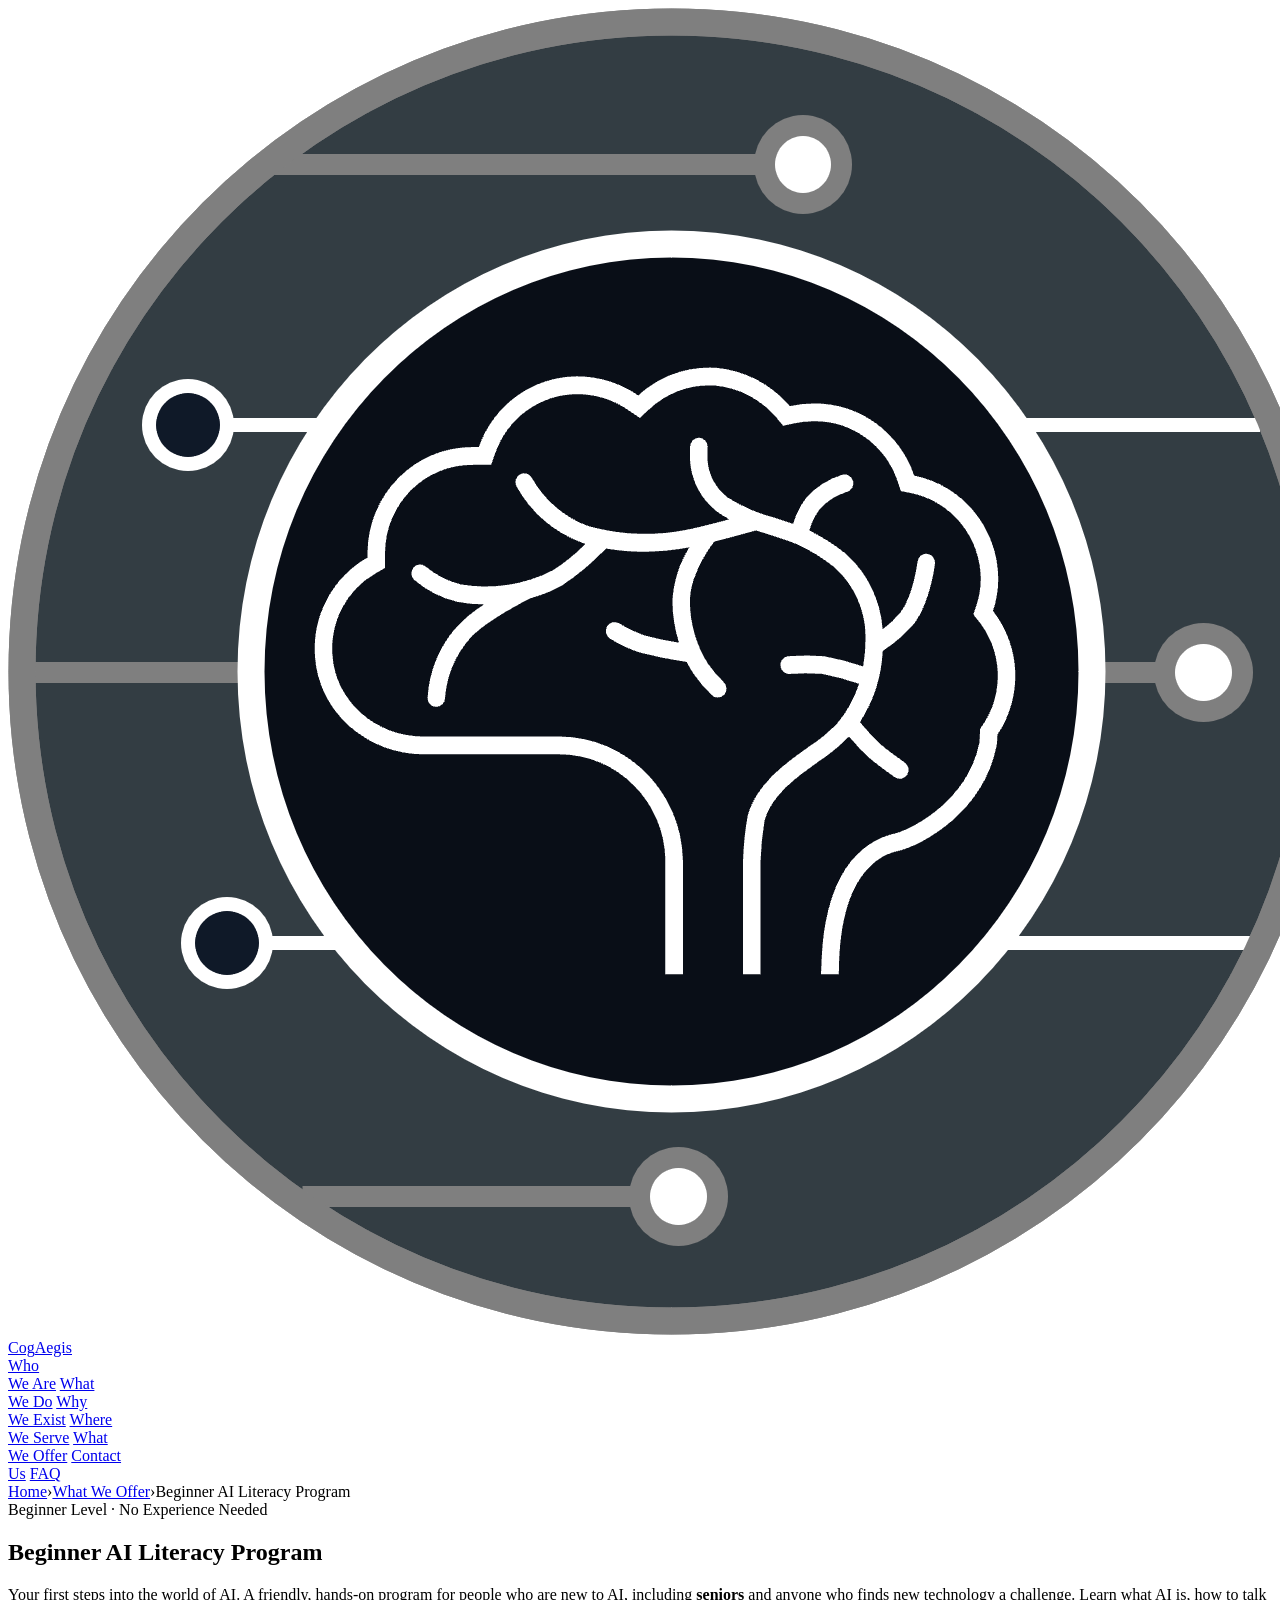
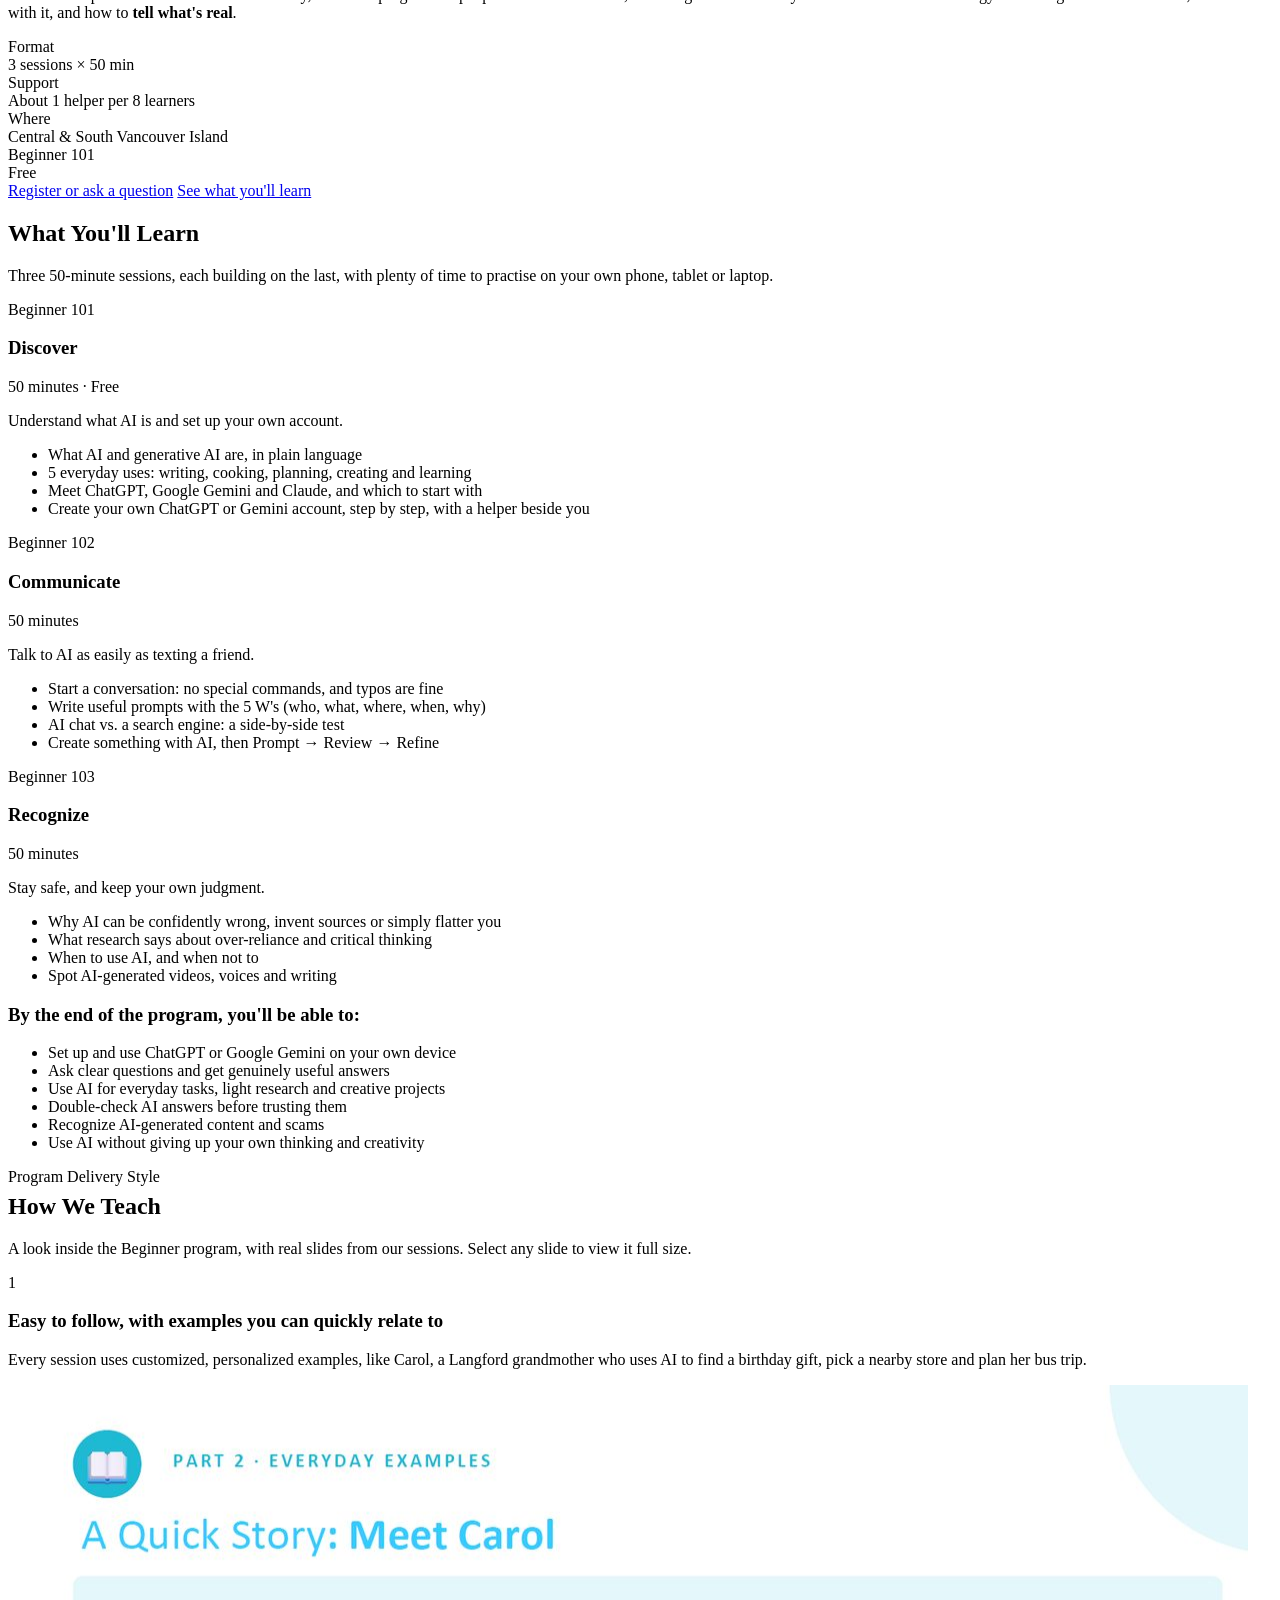
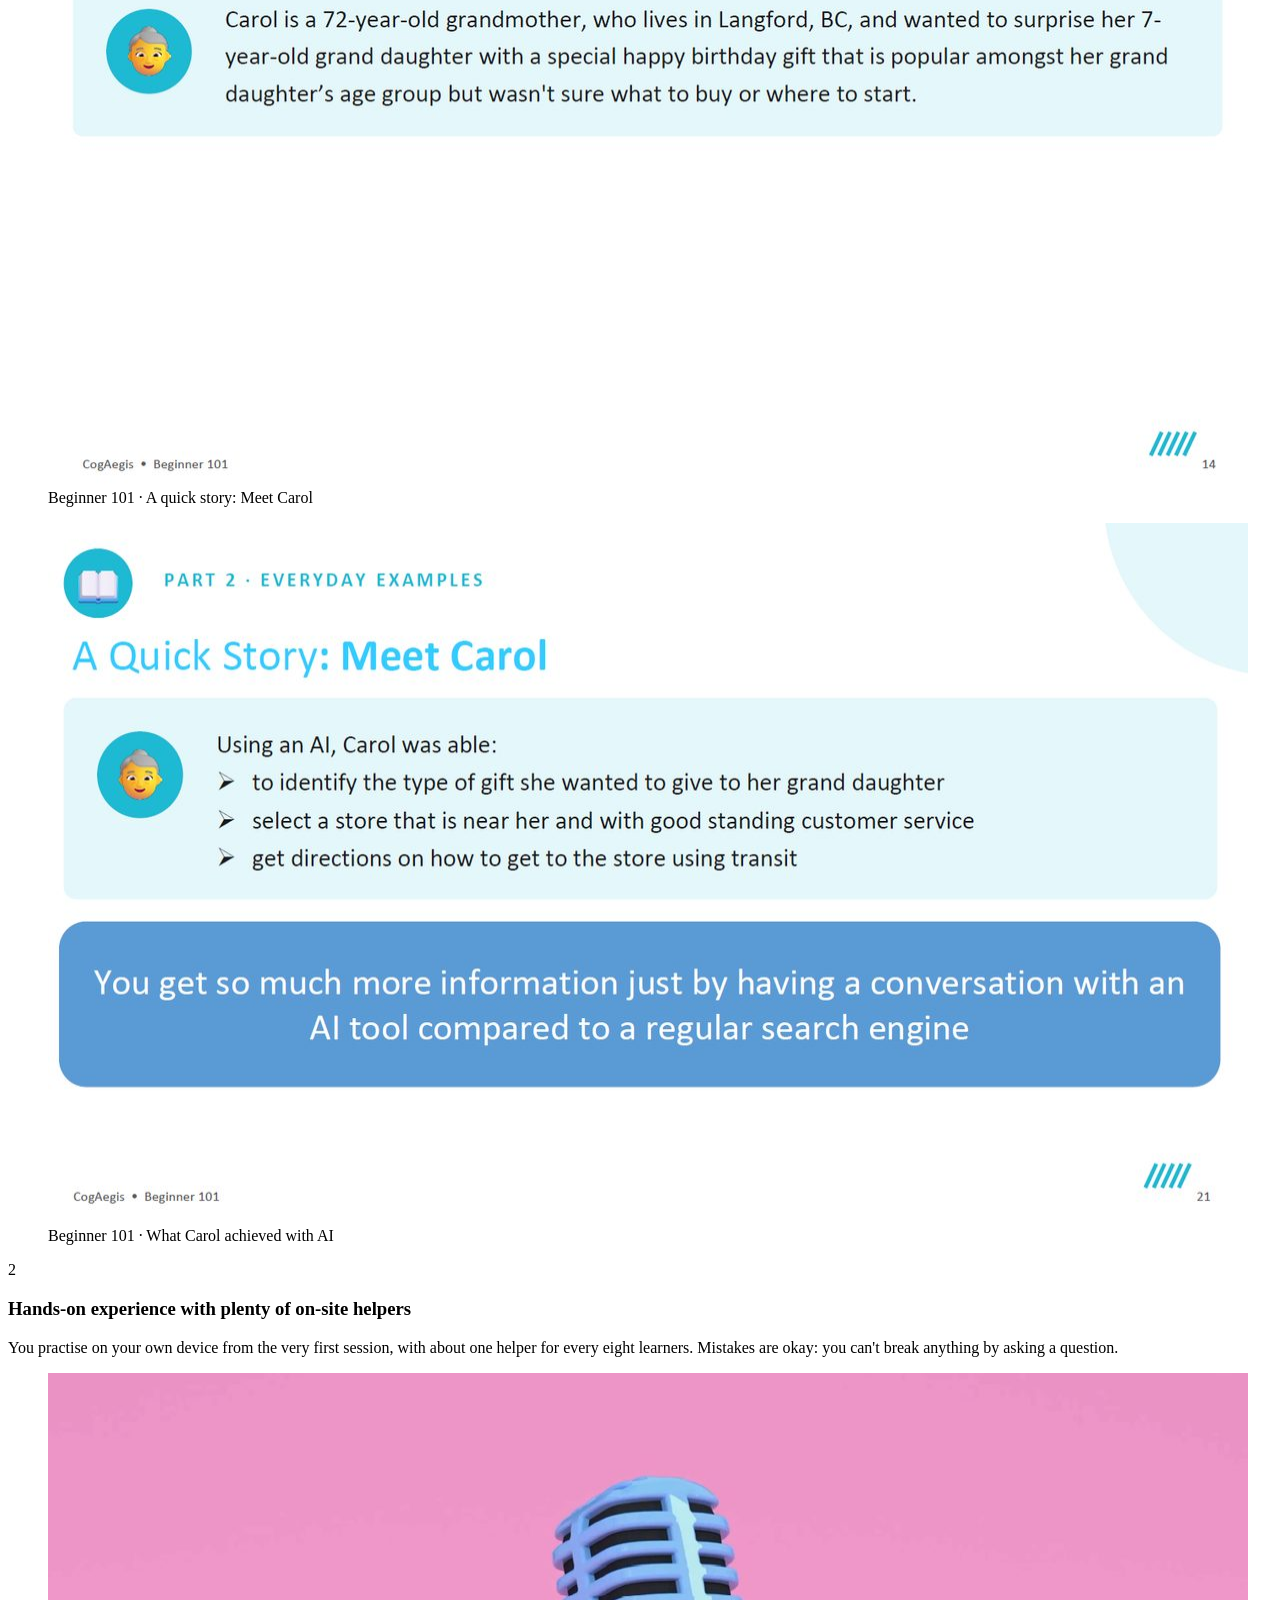
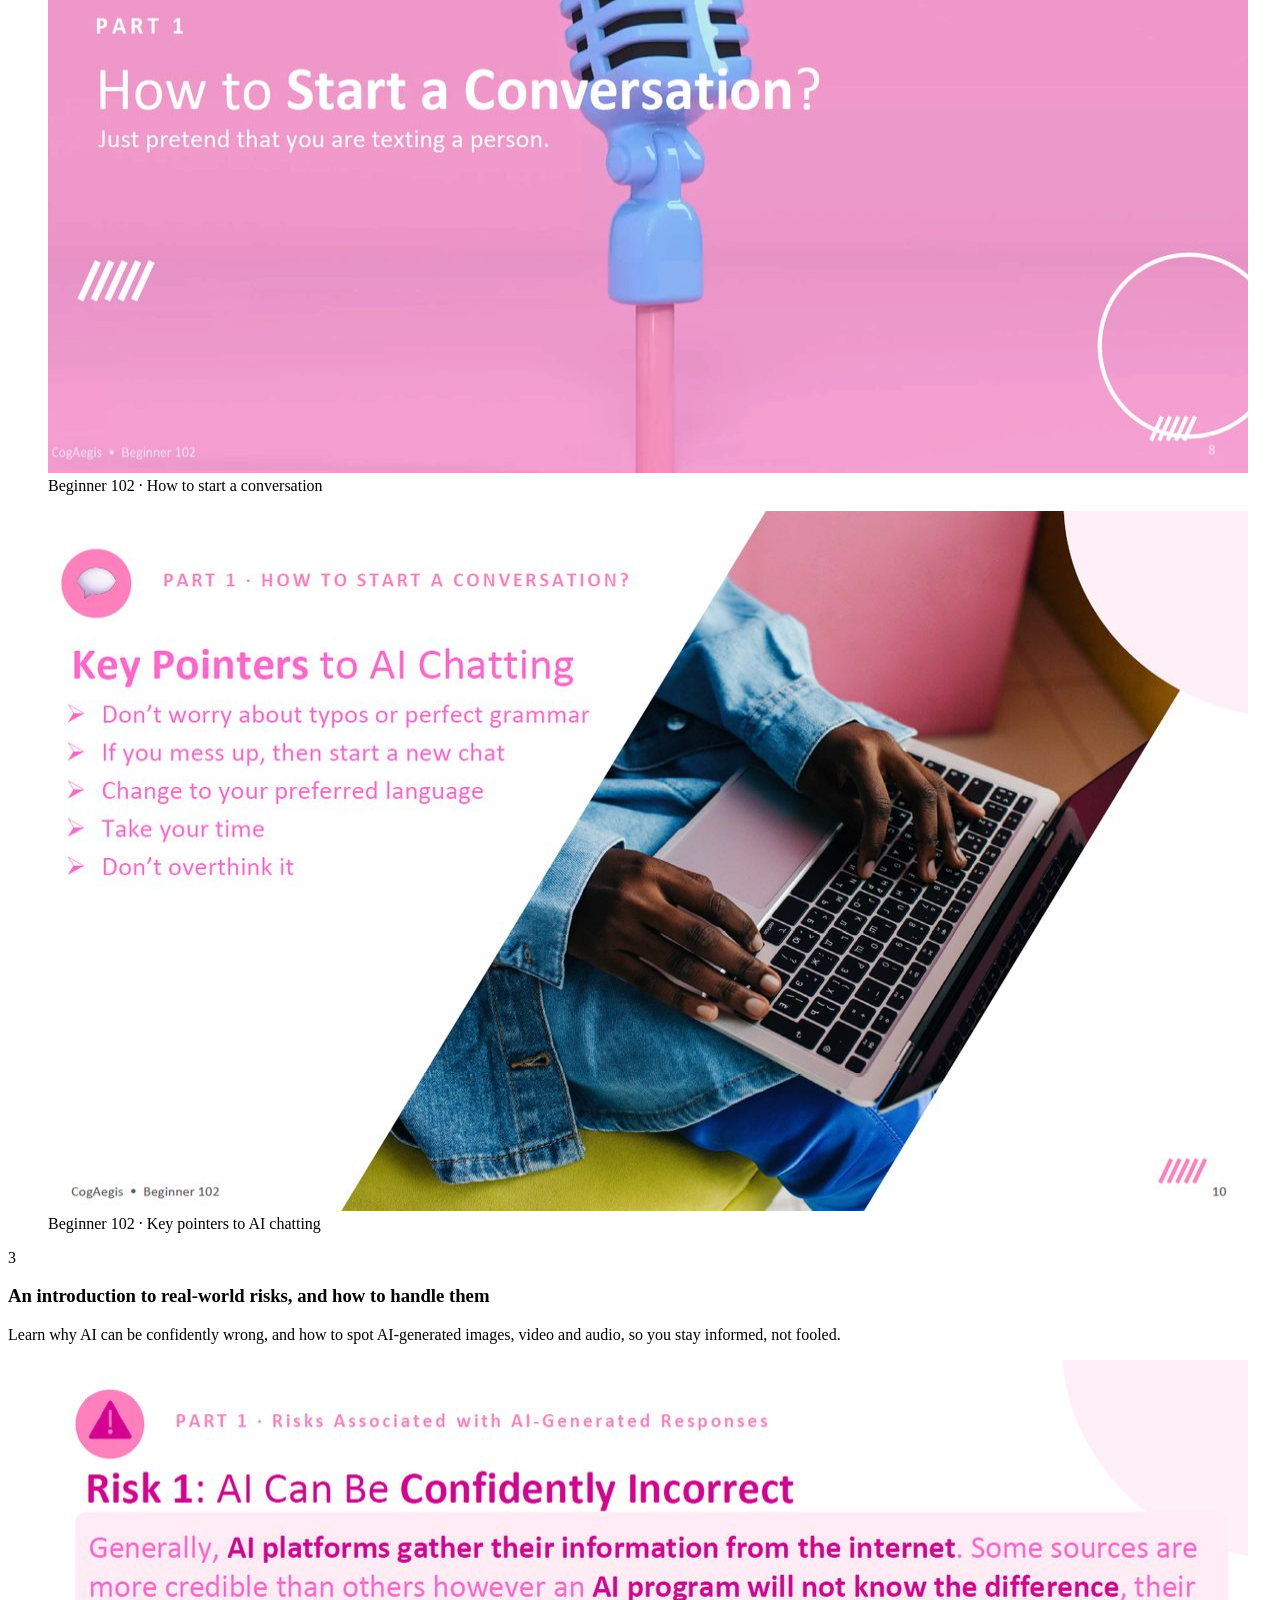
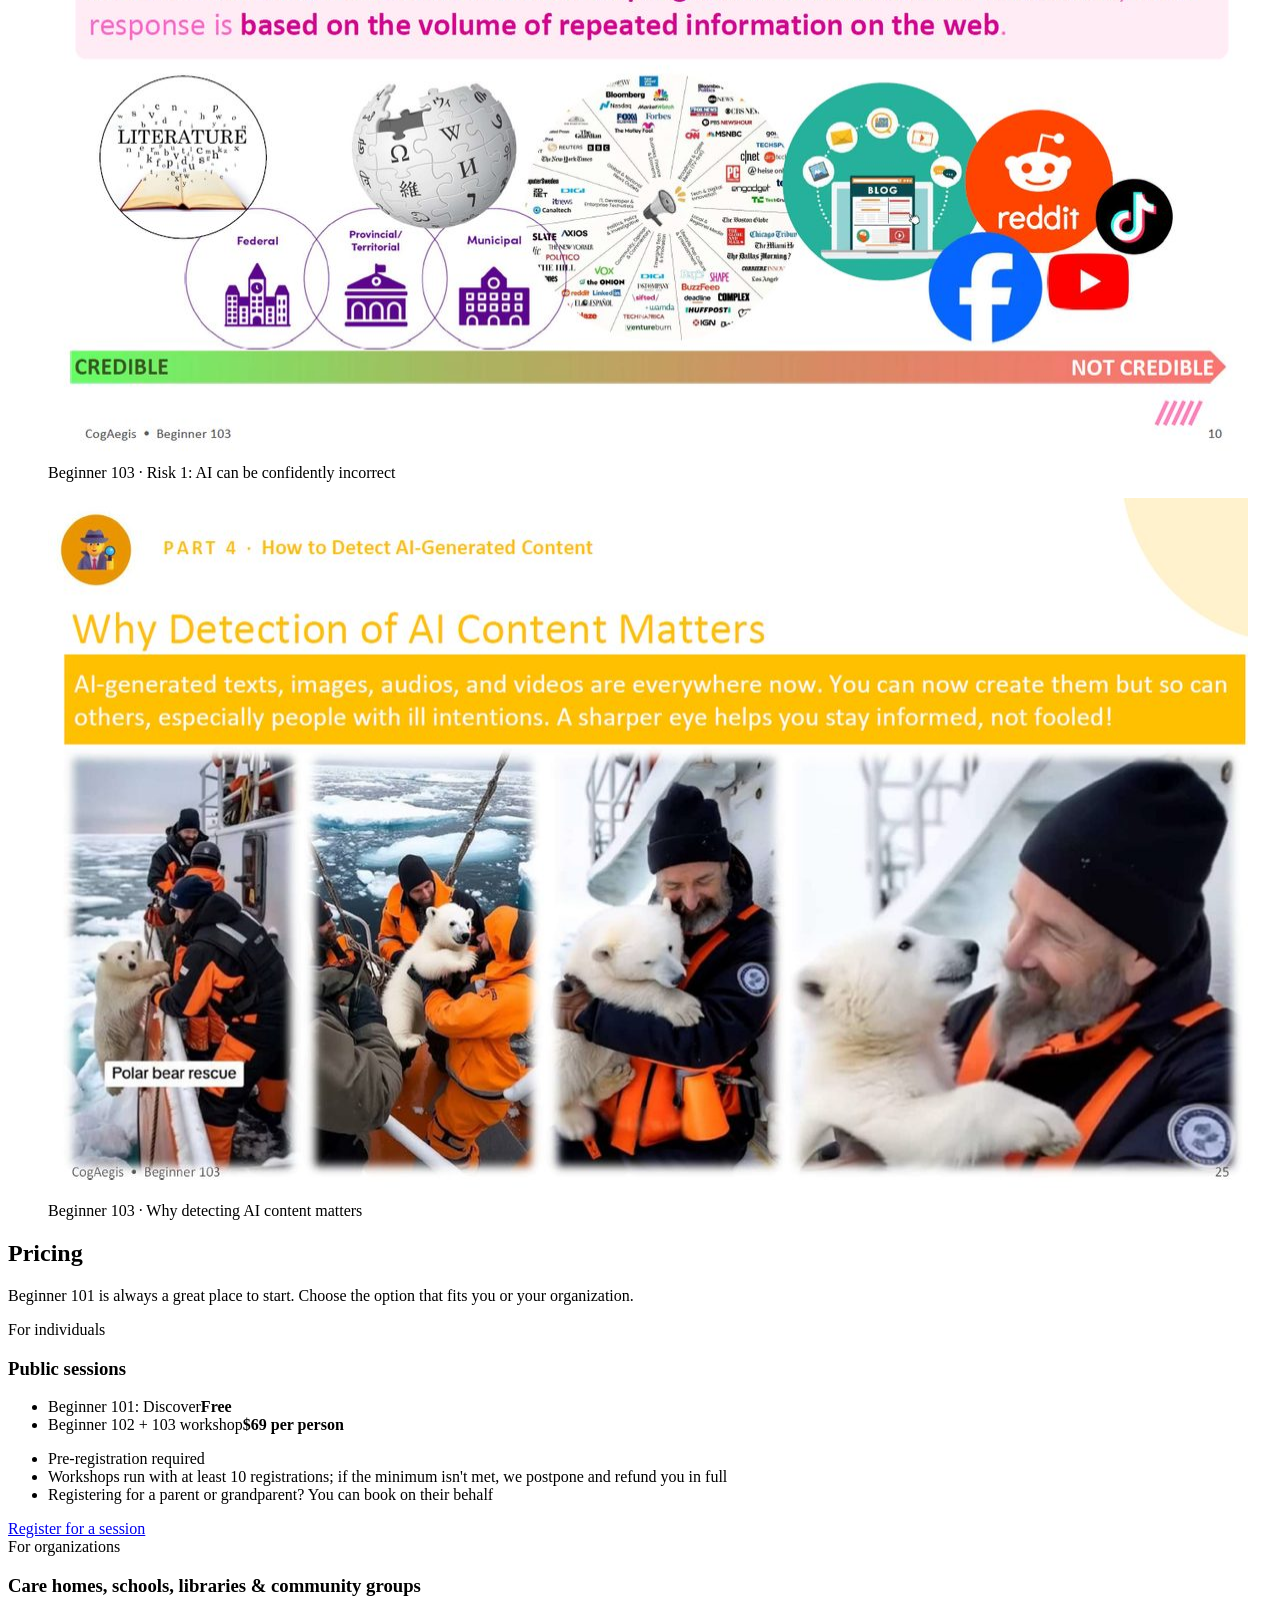
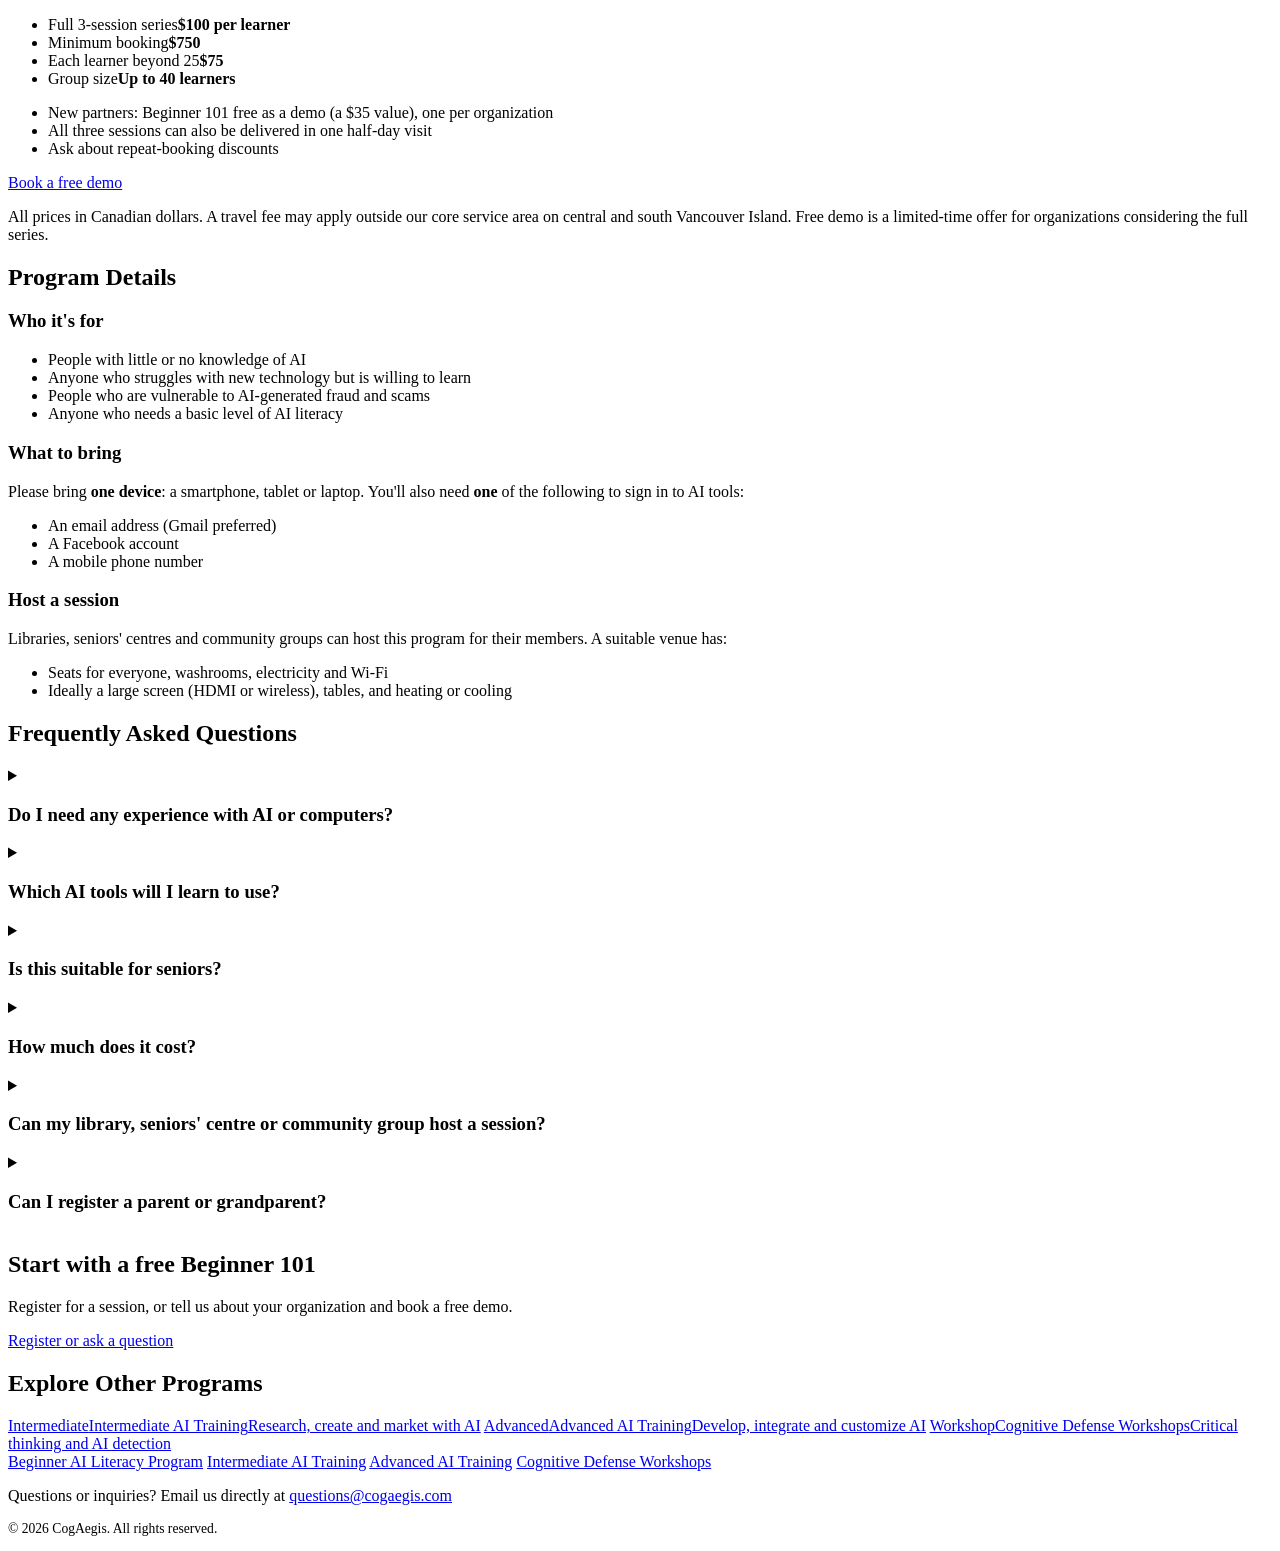
==== ai-training-beginners.html @ 1667b83a "Add files via upload" ====
<!DOCTYPE html>
<html lang="en-CA">
<head>
  <meta charset="UTF-8">
  <meta name="viewport" content="width=device-width, initial-scale=1.0">
  <title>Beginner AI Classes on Vancouver Island | CogAegis</title>
  <meta name="description" content="Hands-on beginner AI classes in Victoria, Nanaimo, Duncan and Parksville. Learn ChatGPT and Gemini, write prompts and spot AI scams. Beginner 101 is free.">
  <meta name="robots" content="index, follow, max-image-preview:large">
  <link rel="canonical" href="https://cogaegis.com/ai-training-beginners.html">
  <meta name="theme-color" content="#0a0d14">
  <link rel="icon" type="image/png" href="images/logo1.png">
  <link rel="apple-touch-icon" href="images/logo1.png">
  <meta property="og:type" content="website">
  <meta property="og:site_name" content="CogAegis">
  <meta property="og:locale" content="en_CA">
  <meta property="og:url" content="https://cogaegis.com/ai-training-beginners.html">
  <meta property="og:title" content="Beginner AI Classes on Vancouver Island | CogAegis">
  <meta property="og:description" content="Hands-on beginner AI classes in Victoria, Nanaimo, Duncan and Parksville. Learn ChatGPT and Gemini, write prompts and spot AI scams. Beginner 101 is free.">
  <meta property="og:image" content="https://cogaegis.com/images/og-image.jpg">
  <meta name="twitter:card" content="summary_large_image">
  <link rel="preconnect" href="https://fonts.googleapis.com">
  <link rel="preconnect" href="https://fonts.gstatic.com" crossorigin>
  <link href="https://fonts.googleapis.com/css2?family=Inter:wght@300;400;600;700&display=swap" rel="stylesheet">
  <link rel="stylesheet" href="css/course-pages.css">
  <script type="application/ld+json">
{
  "@context": "https://schema.org",
  "@graph": [
    {
      "@type": "Course",
      "@id": "https://cogaegis.com/ai-training-beginners.html#course",
      "name": "Beginner AI Literacy Program",
      "description": "Hands-on beginner AI classes in Victoria, Nanaimo, Duncan and Parksville. Learn ChatGPT and Gemini, write prompts and spot AI scams. Beginner 101 is free.",
      "url": "https://cogaegis.com/ai-training-beginners.html",
      "provider": {
        "@type": "Organization",
        "@id": "https://cogaegis.com/#organization",
        "name": "CogAegis",
        "url": "https://cogaegis.com/"
      },
      "educationalLevel": "Beginner",
      "inLanguage": "en-CA",
      "teaches": [
        "What generative AI is",
        "How to use ChatGPT and Google Gemini",
        "How to write AI prompts",
        "How to detect AI-generated content",
        "How to avoid AI scams",
        "Using AI without losing critical thinking"
      ],
      "audience": {
        "@type": "EducationalAudience",
        "educationalRole": "Beginners, seniors and people new to technology"
      },
      "hasCourseInstance": {
        "@type": "CourseInstance",
        "courseMode": "Onsite",
        "location": {
          "@type": "Place",
          "name": "Central and south Vancouver Island",
          "address": {
            "@type": "PostalAddress",
            "addressRegion": "BC",
            "addressCountry": "CA"
          }
        },
        "courseWorkload": "PT2H30M"
      },
      "coursePrerequisites": "None",
      "offers": [
        {
          "@type": "Offer",
          "category": "Free",
          "name": "Beginner 101: Discover",
          "price": "0",
          "priceCurrency": "CAD"
        },
        {
          "@type": "Offer",
          "category": "Paid",
          "name": "Beginner 102 + 103 workshop",
          "price": "69",
          "priceCurrency": "CAD"
        },
        {
          "@type": "Offer",
          "category": "Paid",
          "name": "Full Beginner series for organizations (per learner)",
          "price": "100",
          "priceCurrency": "CAD"
        }
      ]
    },
    {
      "@type": "BreadcrumbList",
      "itemListElement": [
        {
          "@type": "ListItem",
          "position": 1,
          "name": "Home",
          "item": "https://cogaegis.com/"
        },
        {
          "@type": "ListItem",
          "position": 2,
          "name": "What We Offer",
          "item": "https://cogaegis.com/#offer"
        },
        {
          "@type": "ListItem",
          "position": 3,
          "name": "Beginner AI Literacy Program",
          "item": "https://cogaegis.com/ai-training-beginners.html"
        }
      ]
    },
    {
      "@type": "FAQPage",
      "mainEntity": [
        {
          "@type": "Question",
          "name": "Do I need any experience with AI or computers?",
          "acceptedAnswer": {
            "@type": "Answer",
            "text": "No. The Beginner program is designed for people with little or no experience. If you can use a smartphone, tablet or laptop, you can take part, and there is about one helper for every eight learners."
          }
        },
        {
          "@type": "Question",
          "name": "Which AI tools will I learn to use?",
          "acceptedAnswer": {
            "@type": "Answer",
            "text": "We introduce ChatGPT, Google Gemini and Claude, and help you create your own ChatGPT or Gemini account in Beginner 101. Everything in Beginner 102 works the same way in either one."
          }
        },
        {
          "@type": "Question",
          "name": "Is this suitable for seniors?",
          "acceptedAnswer": {
            "@type": "Answer",
            "text": "Yes. Many participants are seniors or people who find new technology challenging. Sessions go at a comfortable pace with everyday examples, and Beginner 103 focuses on spotting AI-generated content and scams."
          }
        },
        {
          "@type": "Question",
          "name": "How much does it cost?",
          "acceptedAnswer": {
            "@type": "Answer",
            "text": "For individuals, Beginner 101 is free and the Beginner 102 + 103 workshop is $69 per person. For organizations, the full three-session series is $100 per learner, with a $750 minimum booking and $75 per learner beyond 25."
          }
        },
        {
          "@type": "Question",
          "name": "Can my library, seniors&#39; centre or community group host a session?",
          "acceptedAnswer": {
            "@type": "Answer",
            "text": "Yes. The program is designed to run at community venues with seats, washrooms, electricity and Wi-Fi. New organization partners can book Beginner 101 as a free demo."
          }
        },
        {
          "@type": "Question",
          "name": "Can I register a parent or grandparent?",
          "acceptedAnswer": {
            "@type": "Answer",
            "text": "Yes. You can register on someone else's behalf. Just contact us with their name and the session you'd like them to attend."
          }
        }
      ]
    }
  ]
}
  </script>
</head>
<body>
  <header>
    <a href="index.html" class="logo"><img src="images/logo1.png" alt="" class="header-logo-img"><span class="logo-text"><span class="logo-cog">Cog</span><span class="logo-aegis">Aegis</span></span></a>
    <nav>
      <a href="index.html#who">Who<br>We Are</a>
      <a href="index.html#what">What<br>We Do</a>
      <a href="index.html#why">Why<br>We Exist</a>
      <a href="index.html#where">Where<br>We Serve</a>
      <a href="index.html#offer">What<br>We Offer</a>
      <a href="index.html#contact">Contact<br>Us</a>
      <a href="index.html#faq">FAQ</a>
    </nav>
  </header>

  <main>
    <!-- Page hero -->
    <section class="course-hero">
      <div class="container">
        <nav class="breadcrumb" aria-label="Breadcrumb"><a href="index.html">Home</a><span>›</span><a href="index.html#offer">What We Offer</a><span>›</span>Beginner AI Literacy Program</nav>
        <span class="level-tag">Beginner Level · No Experience Needed</span>
        <h1>Beginner AI Literacy Program</h1>
        <p class="course-lead">Your first steps into the world of AI. A friendly, hands-on program for people who are new to AI, including <strong class="key-phrase">seniors</strong> and anyone who finds new technology a challenge. Learn what AI is, how to talk with it, and how to <strong class="key-phrase">tell what&#39;s real</strong>.</p>
        <div class="facts">
        <div class="fact"><div class="fact-label">Format</div><div class="fact-value">3 sessions × 50 min</div></div>
        <div class="fact"><div class="fact-label">Support</div><div class="fact-value">About 1 helper per 8 learners</div></div>
        <div class="fact"><div class="fact-label">Where</div><div class="fact-value">Central &amp; South Vancouver Island</div></div>
        <div class="fact highlight"><div class="fact-label">Beginner 101</div><div class="fact-value">Free</div></div>
        </div>
        <div class="hero-actions">
          <a class="btn btn-primary" href="index.html#contact">Register or ask a question</a>
          <a class="btn btn-ghost" href="#curriculum">See what you'll learn</a>
        </div>
      </div>
    </section>

    <!-- Curriculum -->
    <section id="curriculum" class="course-section">
      <div class="container">
        <h2>What You&#39;ll Learn</h2>
        <p class="section-intro">Three 50-minute sessions, each building on the last, with plenty of time to practise on your own phone, tablet or laptop.</p>
        <div class="session-grid">
        <article class="session-card">
          <span class="session-code">Beginner 101</span>
          <h3>Discover</h3>
          <span class="session-meta">50 minutes · Free</span>
          <p>Understand what AI is and set up your own account.</p>
          <ul class="check-list">
            <li>What AI and generative AI are, in plain language</li>
            <li>5 everyday uses: writing, cooking, planning, creating and learning</li>
            <li>Meet ChatGPT, Google Gemini and Claude, and which to start with</li>
            <li>Create your own ChatGPT or Gemini account, step by step, with a helper beside you</li>
          </ul>
        </article>
        <article class="session-card">
          <span class="session-code">Beginner 102</span>
          <h3>Communicate</h3>
          <span class="session-meta">50 minutes</span>
          <p>Talk to AI as easily as texting a friend.</p>
          <ul class="check-list">
            <li>Start a conversation: no special commands, and typos are fine</li>
            <li>Write useful prompts with the 5 W&#39;s (who, what, where, when, why)</li>
            <li>AI chat vs. a search engine: a side-by-side test</li>
            <li>Create something with AI, then Prompt → Review → Refine</li>
          </ul>
        </article>
        <article class="session-card">
          <span class="session-code">Beginner 103</span>
          <h3>Recognize</h3>
          <span class="session-meta">50 minutes</span>
          <p>Stay safe, and keep your own judgment.</p>
          <ul class="check-list">
            <li>Why AI can be confidently wrong, invent sources or simply flatter you</li>
            <li>What research says about over-reliance and critical thinking</li>
            <li>When to use AI, and when not to</li>
            <li>Spot AI-generated videos, voices and writing</li>
          </ul>
        </article>
        </div>
        <div class="outcomes">
          <h3>By the end of the program, you&#39;ll be able to:</h3>
          <ul class="check-list">
            <li>Set up and use ChatGPT or Google Gemini on your own device</li>
            <li>Ask clear questions and get genuinely useful answers</li>
            <li>Use AI for everyday tasks, light research and creative projects</li>
            <li>Double-check AI answers before trusting them</li>
            <li>Recognize AI-generated content and scams</li>
            <li>Use AI without giving up your own thinking and creativity</li>
          </ul>
        </div>
      </div>
    </section>

    <!-- Program delivery style -->
    <section class="course-section alt">
      <div class="container">
        <span class="story-tag">Program Delivery Style</span>
        <h2 style="margin-top:0.4rem;">How We Teach</h2>
        <p class="section-intro">A look inside the Beginner program, with real slides from our sessions. Select any slide to view it full size.</p>
        <div class="delivery-list">
        <div class="delivery-item">
          <div class="delivery-head">
            <span class="delivery-num">1</span>
            <div>
              <h3>Easy to follow, with examples you can quickly relate to</h3>
              <p>Every session uses customized, personalized examples, like Carol, a Langford grandmother who uses AI to find a birthday gift, pick a nearby store and plan her bus trip.</p>
            </div>
          </div>
          <div class="delivery-slides">
            <figure class="slide">
              <a href="images/beg1.png" target="_blank" rel="noopener"><img src="images/beg1-web.jpg" alt="Beginner 101 slide introducing Carol, a 72-year-old grandmother in Langford looking for a birthday gift" loading="lazy" width="1200" height="700"></a>
              <figcaption>Beginner 101 · A quick story: Meet Carol</figcaption>
            </figure>
            <figure class="slide">
              <a href="images/beg2.png" target="_blank" rel="noopener"><img src="images/beg2-web.jpg" alt="Beginner 101 slide listing how AI helped Carol choose a gift, a store and transit directions" loading="lazy" width="1200" height="700"></a>
              <figcaption>Beginner 101 · What Carol achieved with AI</figcaption>
            </figure>
          </div>
        </div>
        <div class="delivery-item">
          <div class="delivery-head">
            <span class="delivery-num">2</span>
            <div>
              <h3>Hands-on experience with plenty of on-site helpers</h3>
              <p>You practise on your own device from the very first session, with about one helper for every eight learners. Mistakes are okay: you can&#39;t break anything by asking a question.</p>
            </div>
          </div>
          <div class="delivery-slides">
            <figure class="slide">
              <a href="images/beg3.png" target="_blank" rel="noopener"><img src="images/beg3-web.jpg" alt="Beginner 102 slide: How to start a conversation, just pretend you are texting a person" loading="lazy" width="1200" height="700"></a>
              <figcaption>Beginner 102 · How to start a conversation</figcaption>
            </figure>
            <figure class="slide">
              <a href="images/beg4.png" target="_blank" rel="noopener"><img src="images/beg4-web.jpg" alt="Beginner 102 slide with key pointers to AI chatting, such as not worrying about typos and taking your time" loading="lazy" width="1200" height="700"></a>
              <figcaption>Beginner 102 · Key pointers to AI chatting</figcaption>
            </figure>
          </div>
        </div>
        <div class="delivery-item">
          <div class="delivery-head">
            <span class="delivery-num">3</span>
            <div>
              <h3>An introduction to real-world risks, and how to handle them</h3>
              <p>Learn why AI can be confidently wrong, and how to spot AI-generated images, video and audio, so you stay informed, not fooled.</p>
            </div>
          </div>
          <div class="delivery-slides">
            <figure class="slide">
              <a href="images/beg5.png" target="_blank" rel="noopener"><img src="images/beg5-web.jpg" alt="Beginner 103 slide showing a scale of information sources from credible to not credible" loading="lazy" width="1200" height="700"></a>
              <figcaption>Beginner 103 · Risk 1: AI can be confidently incorrect</figcaption>
            </figure>
            <figure class="slide">
              <a href="images/beg6.png" target="_blank" rel="noopener"><img src="images/beg6-web.jpg" alt="Beginner 103 slide with AI-generated images of a polar bear rescue used as a detection example" loading="lazy" width="1200" height="700"></a>
              <figcaption>Beginner 103 · Why detecting AI content matters</figcaption>
            </figure>
          </div>
        </div>
        </div>
      </div>
    </section>
    <!-- Pricing -->
    <section id="pricing" class="course-section">
      <div class="container">
        <h2>Pricing</h2>
        <p class="section-intro">Beginner 101 is always a great place to start. Choose the option that fits you or your organization.</p>
        <div class="price-grid">
        <div class="price-card">
          <span class="price-audience">For individuals</span>
          <h3>Public sessions</h3>
          <ul class="price-list">
            <li><span>Beginner 101: Discover</span><strong>Free</strong></li>
            <li><span>Beginner 102 + 103 workshop</span><strong>$69 per person</strong></li>
          </ul>
          <ul class="check-list">
            <li>Pre-registration required</li>
            <li>Workshops run with at least 10 registrations; if the minimum isn&#39;t met, we postpone and refund you in full</li>
            <li>Registering for a parent or grandparent? You can book on their behalf</li>
          </ul>
          <a class="btn btn-primary" href="index.html#contact">Register for a session</a>
        </div>
        <div class="price-card">
          <span class="price-audience">For organizations</span>
          <h3>Care homes, schools, libraries &amp; community groups</h3>
          <ul class="price-list">
            <li><span>Full 3-session series</span><strong>$100 per learner</strong></li>
            <li><span>Minimum booking</span><strong>$750</strong></li>
            <li><span>Each learner beyond 25</span><strong>$75</strong></li>
            <li><span>Group size</span><strong>Up to 40 learners</strong></li>
          </ul>
          <ul class="check-list">
            <li>New partners: Beginner 101 free as a demo (a $35 value), one per organization</li>
            <li>All three sessions can also be delivered in one half-day visit</li>
            <li>Ask about repeat-booking discounts</li>
          </ul>
          <a class="btn btn-primary" href="index.html#contact">Book a free demo</a>
        </div>
        </div>
        <p class="note">All prices in Canadian dollars. A travel fee may apply outside our core service area on central and south Vancouver Island. Free demo is a limited-time offer for organizations considering the full series.</p>
      </div>
    </section>

    <!-- Details -->
    <section class="course-section alt">
      <div class="container">
        <h2>Program Details</h2>
        <div class="info-grid">
        <div class="info-card">
          <h3>Who it&#39;s for</h3>
          
          <ul class="check-list">
            <li>People with little or no knowledge of AI</li>
            <li>Anyone who struggles with new technology but is willing to learn</li>
            <li>People who are vulnerable to AI-generated fraud and scams</li>
            <li>Anyone who needs a basic level of AI literacy</li>
          </ul>
          
        </div>
        <div class="info-card">
          <h3>What to bring</h3>
          <p>Please bring <strong class="key-phrase">one device</strong>: a smartphone, tablet or laptop. You&#39;ll also need <strong class="key-phrase">one</strong> of the following to sign in to AI tools:</p>
          <ul class="check-list">
            <li>An email address (Gmail preferred)</li>
            <li>A Facebook account</li>
            <li>A mobile phone number</li>
          </ul>
          
        </div>
        <div class="info-card">
          <h3>Host a session</h3>
          <p>Libraries, seniors&#39; centres and community groups can host this program for their members. A suitable venue has:</p>
          <ul class="check-list">
            <li>Seats for everyone, washrooms, electricity and Wi-Fi</li>
            <li>Ideally a large screen (HDMI or wireless), tables, and heating or cooling</li>
          </ul>
          
        </div>
        </div>
      </div>
    </section>

    <!-- Page FAQ -->
    <section class="course-section">
      <div class="container">
        <h2>Frequently Asked Questions</h2>
        <div class="faq-list">
        <details class="faq-item">
          <summary><h3>Do I need any experience with AI or computers?</h3></summary>
          <p>No. The Beginner program is designed for people with little or no experience. If you can use a smartphone, tablet or laptop, you can take part, and there is about one helper for every eight learners.</p>
        </details>
        <details class="faq-item">
          <summary><h3>Which AI tools will I learn to use?</h3></summary>
          <p>We introduce <strong>ChatGPT</strong>, <strong>Google Gemini</strong> and <strong>Claude</strong>, and help you create your own ChatGPT or Gemini account in Beginner 101. Everything in Beginner 102 works the same way in either one.</p>
        </details>
        <details class="faq-item">
          <summary><h3>Is this suitable for seniors?</h3></summary>
          <p>Yes. Many participants are seniors or people who find new technology challenging. Sessions go at a comfortable pace with everyday examples, and Beginner 103 focuses on spotting AI-generated content and scams.</p>
        </details>
        <details class="faq-item">
          <summary><h3>How much does it cost?</h3></summary>
          <p>For individuals, Beginner 101 is free and the Beginner 102 + 103 workshop is $69 per person. For organizations, the full three-session series is $100 per learner, with a $750 minimum booking and $75 per learner beyond 25.</p>
        </details>
        <details class="faq-item">
          <summary><h3>Can my library, seniors&#39; centre or community group host a session?</h3></summary>
          <p>Yes. The program is designed to run at community venues with seats, washrooms, electricity and Wi-Fi. New organization partners can book Beginner 101 as a free demo.</p>
        </details>
        <details class="faq-item">
          <summary><h3>Can I register a parent or grandparent?</h3></summary>
          <p>Yes. You can register on someone else&#39;s behalf. Just contact us with their name and the session you&#39;d like them to attend.</p>
        </details>
        </div>
      </div>
    </section>

    <!-- Call to action -->
    <section class="cta-band">
      <div class="container">
        <h2>Start with a free Beginner 101</h2>
        <p>Register for a session, or tell us about your organization and book a free demo.</p>
        <a class="btn btn-primary" href="index.html#contact">Register or ask a question</a>
      </div>
    </section>

    <!-- Other programs -->
    <section class="course-section">
      <div class="container">
        <h2>Explore Other Programs</h2>
        <div class="program-links">
        <a class="program-link" href="ai-training-intermediate.html"><span class="pl-level">Intermediate</span><span class="pl-title">Intermediate AI Training</span><span class="pl-desc">Research, create and market with AI</span></a>
        <a class="program-link" href="ai-training-advanced.html"><span class="pl-level">Advanced</span><span class="pl-title">Advanced AI Training</span><span class="pl-desc">Develop, integrate and customize AI</span></a>
        <a class="program-link" href="cognitive-defense-workshops.html"><span class="pl-level">Workshop</span><span class="pl-title">Cognitive Defense Workshops</span><span class="pl-desc">Critical thinking and AI detection</span></a>
        </div>
      </div>
    </section>
  </main>

  <footer>
    <div class="footer-inner">
      <nav class="footer-links" aria-label="Programs">
        <a href="ai-training-beginners.html">Beginner AI Literacy Program</a>
        <a href="ai-training-intermediate.html">Intermediate AI Training</a>
        <a href="ai-training-advanced.html">Advanced AI Training</a>
        <a href="cognitive-defense-workshops.html">Cognitive Defense Workshops</a>
      </nav>
      <p>Questions or inquiries? Email us directly at <a href="mailto:questions@cogaegis.com">questions@cogaegis.com</a></p>
      <p style="font-size:0.85rem;">&copy; 2026 CogAegis. All rights reserved.</p>
    </div>
  </footer>
</body>
</html>
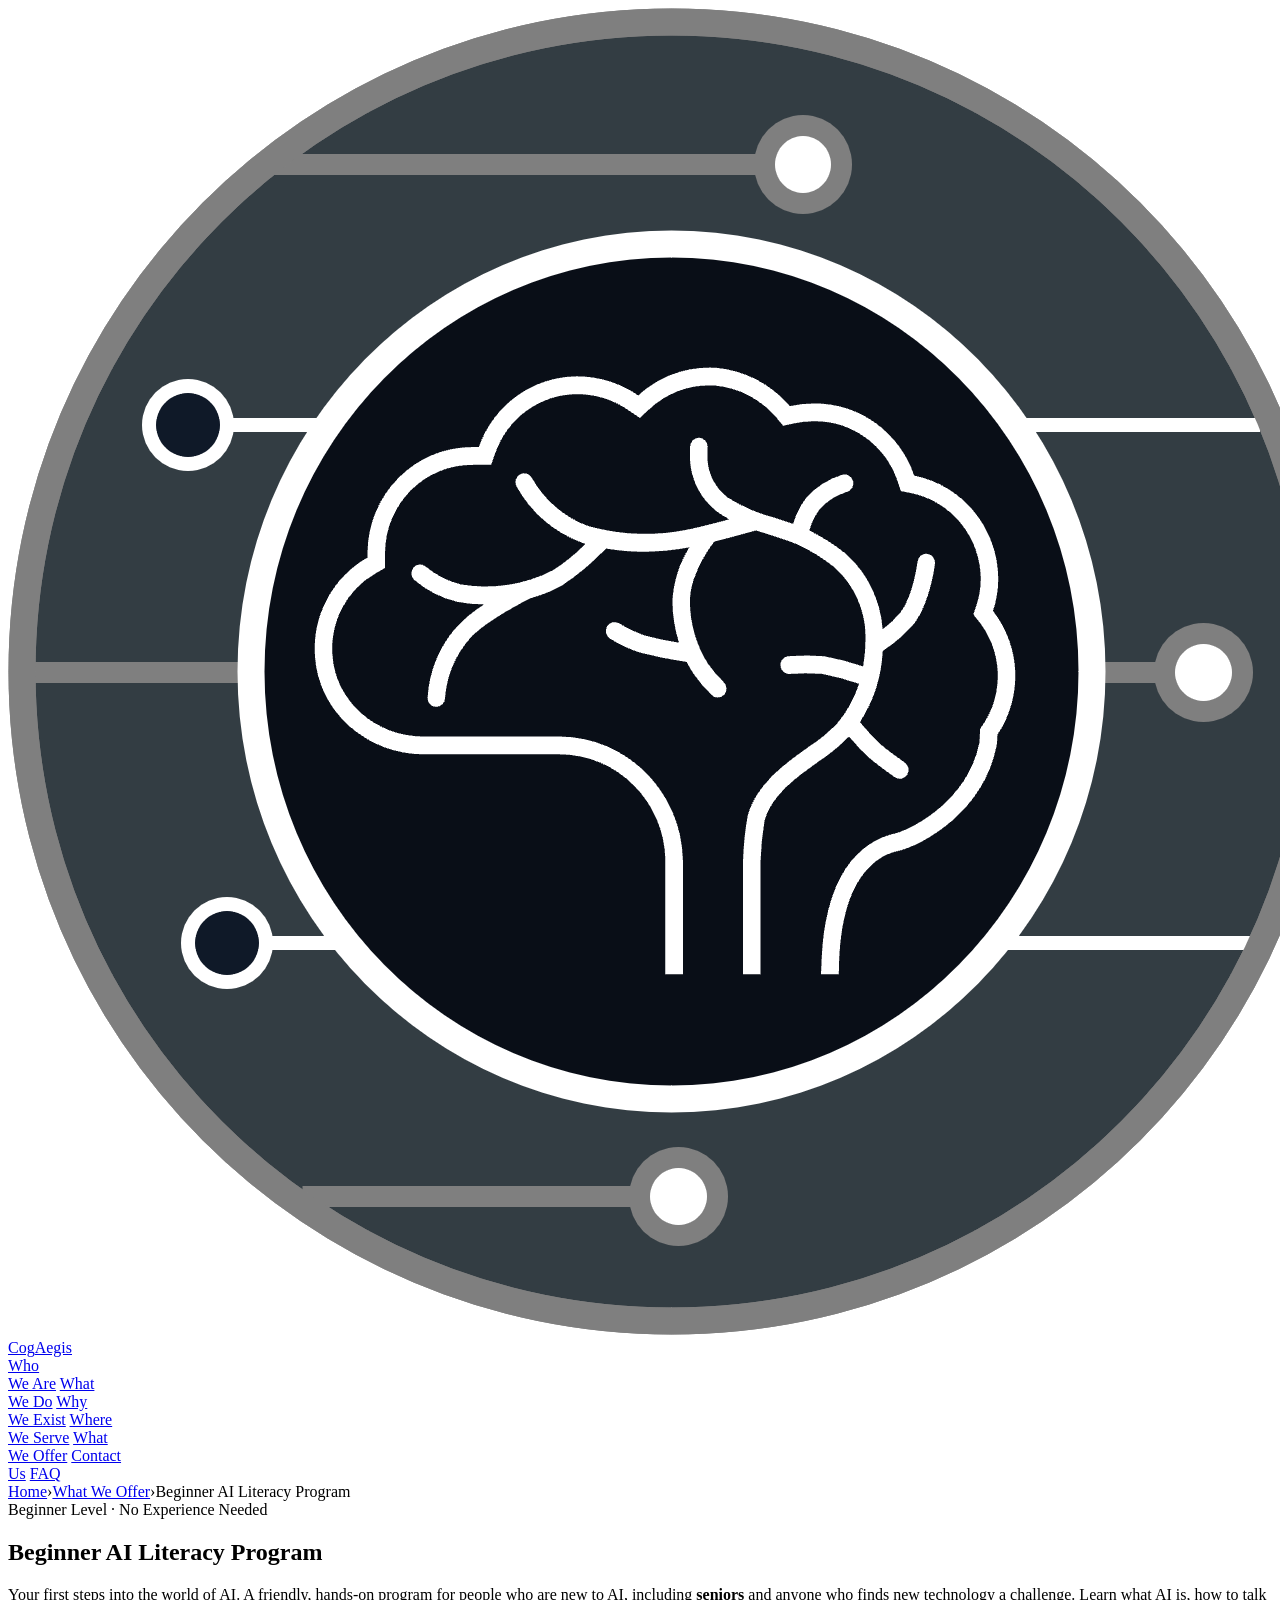
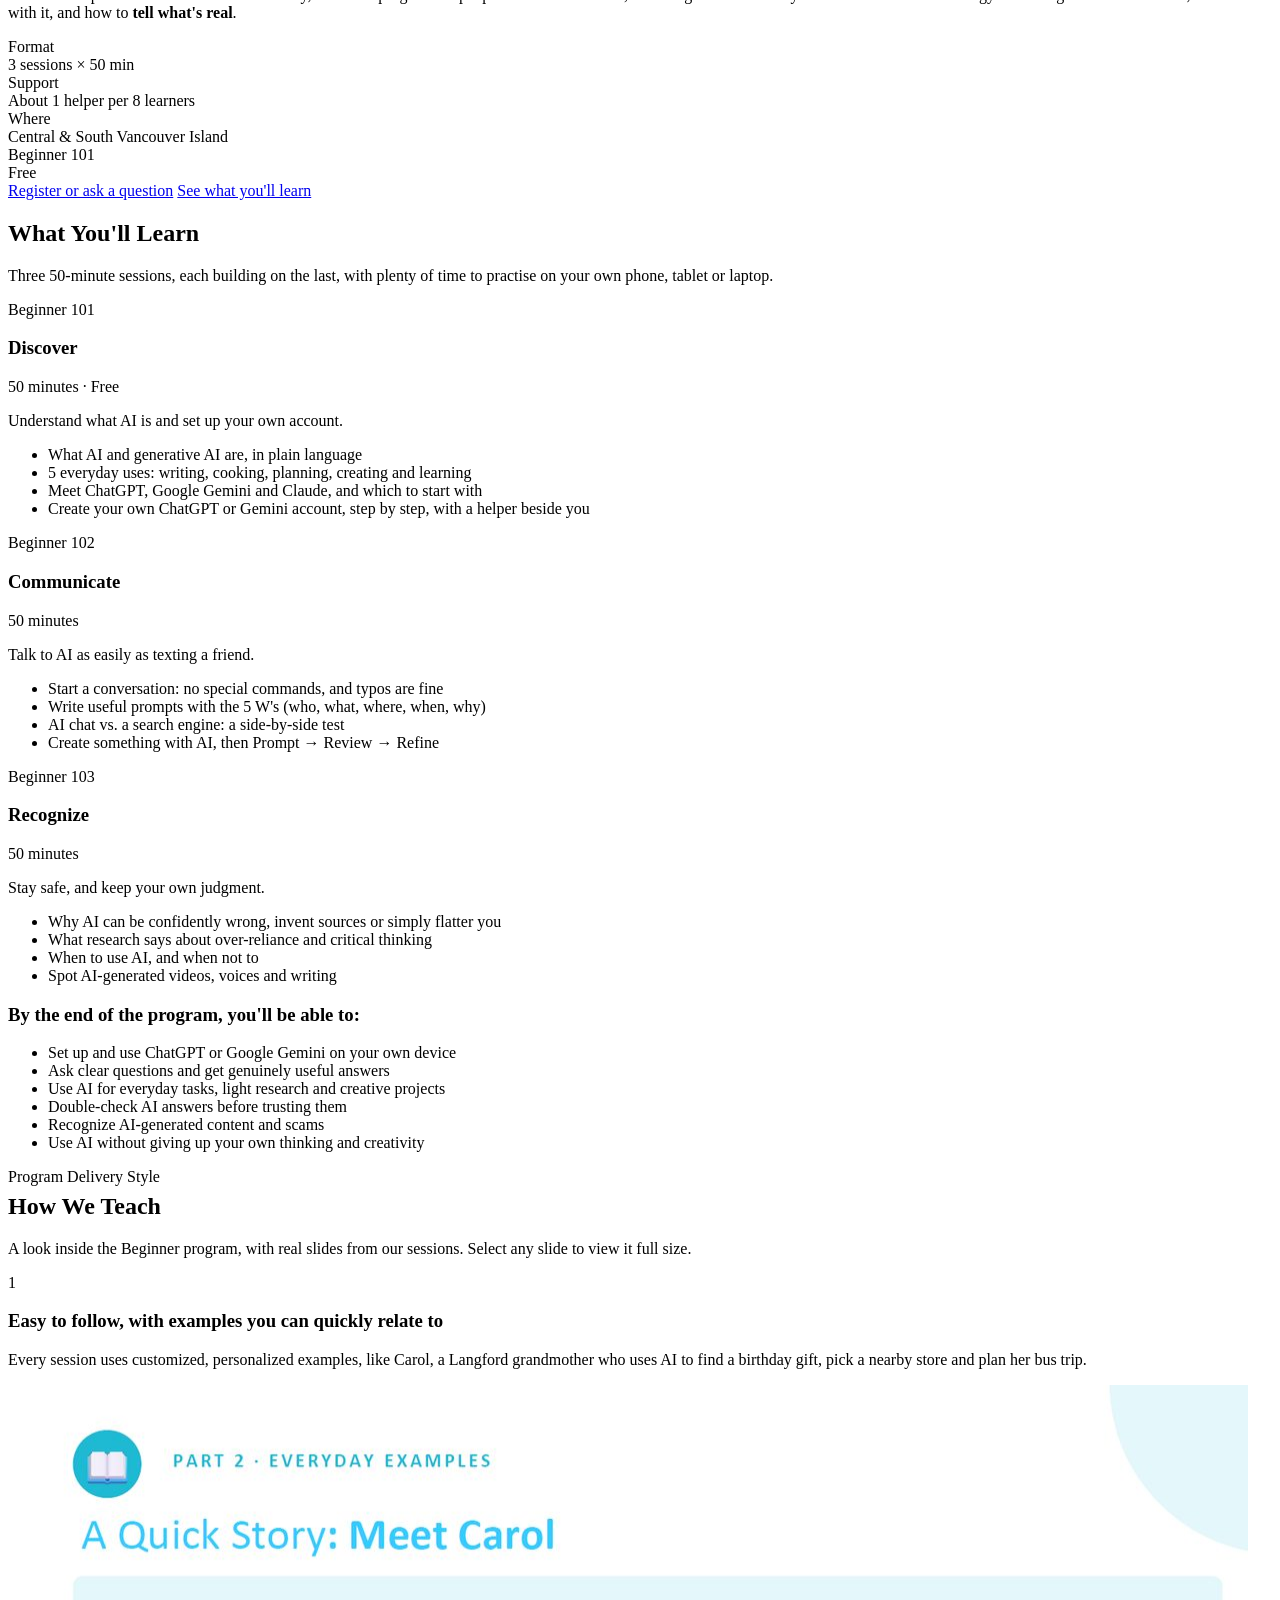
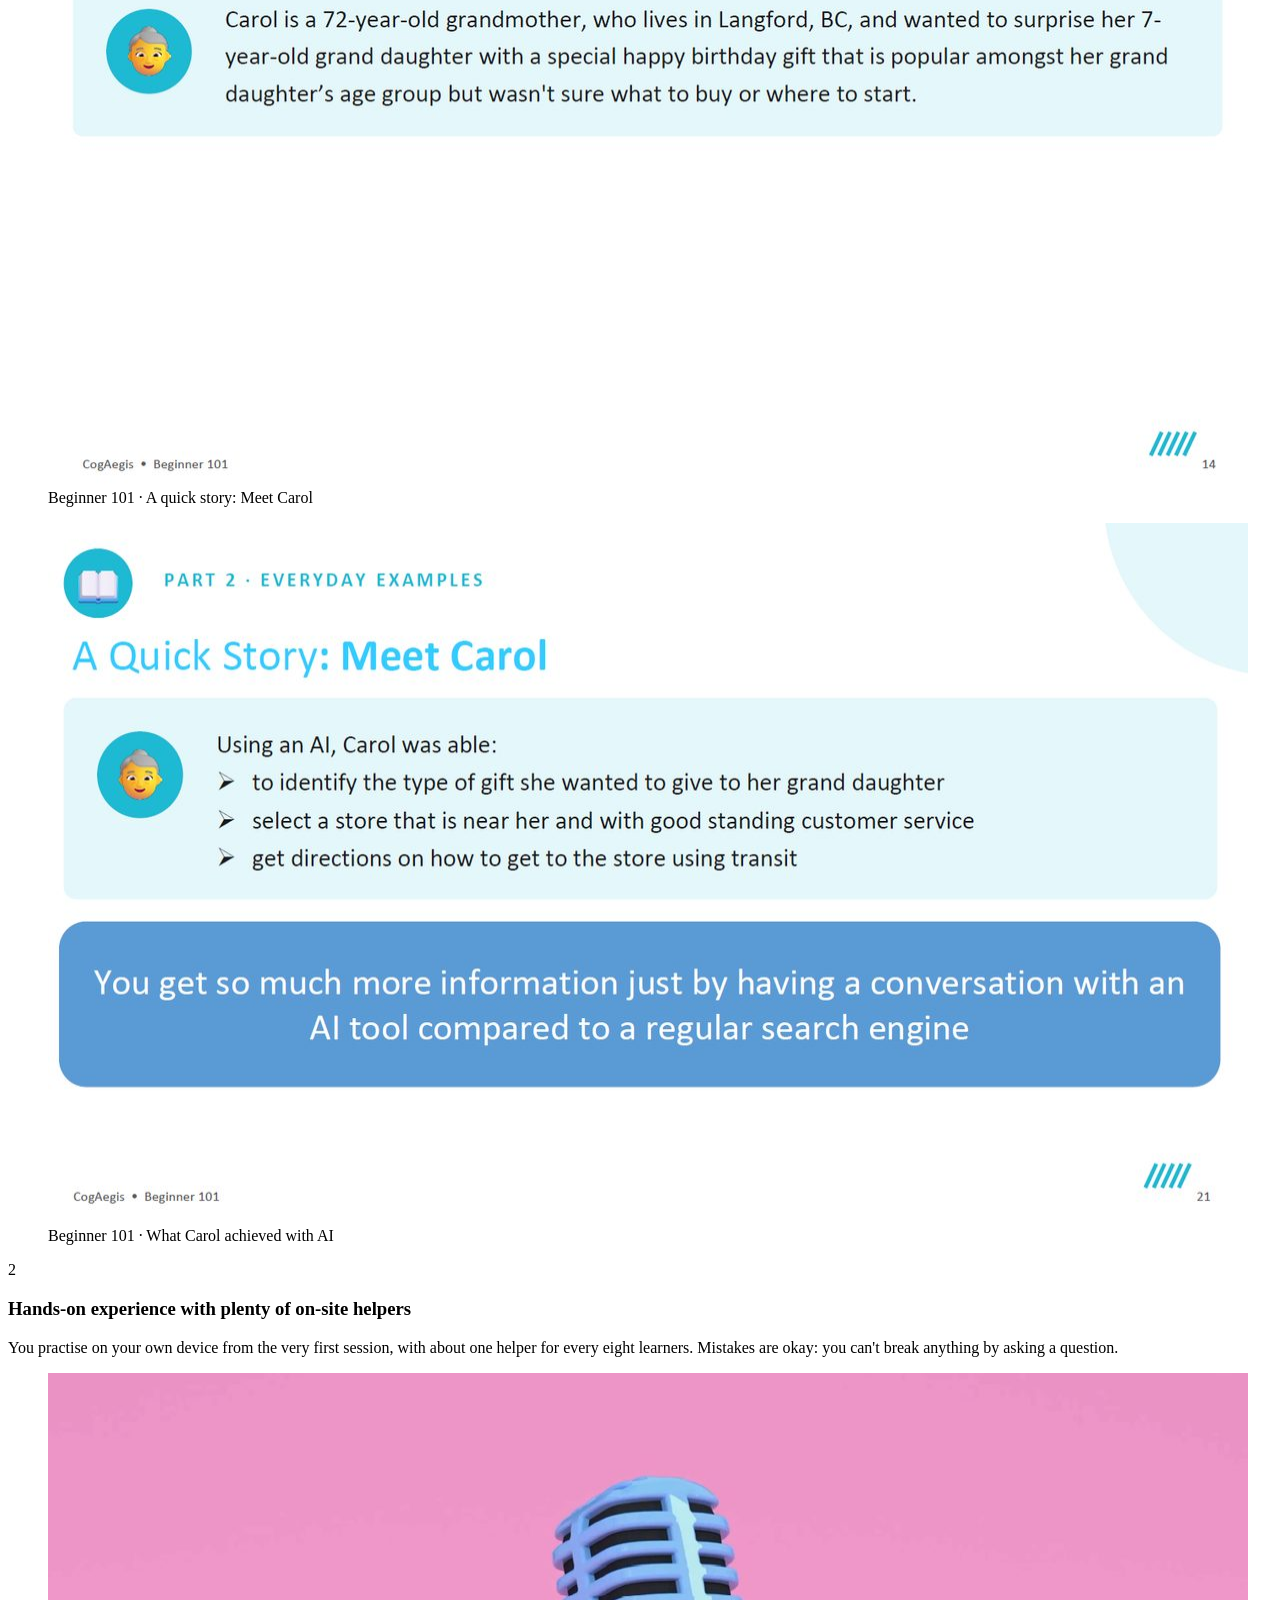
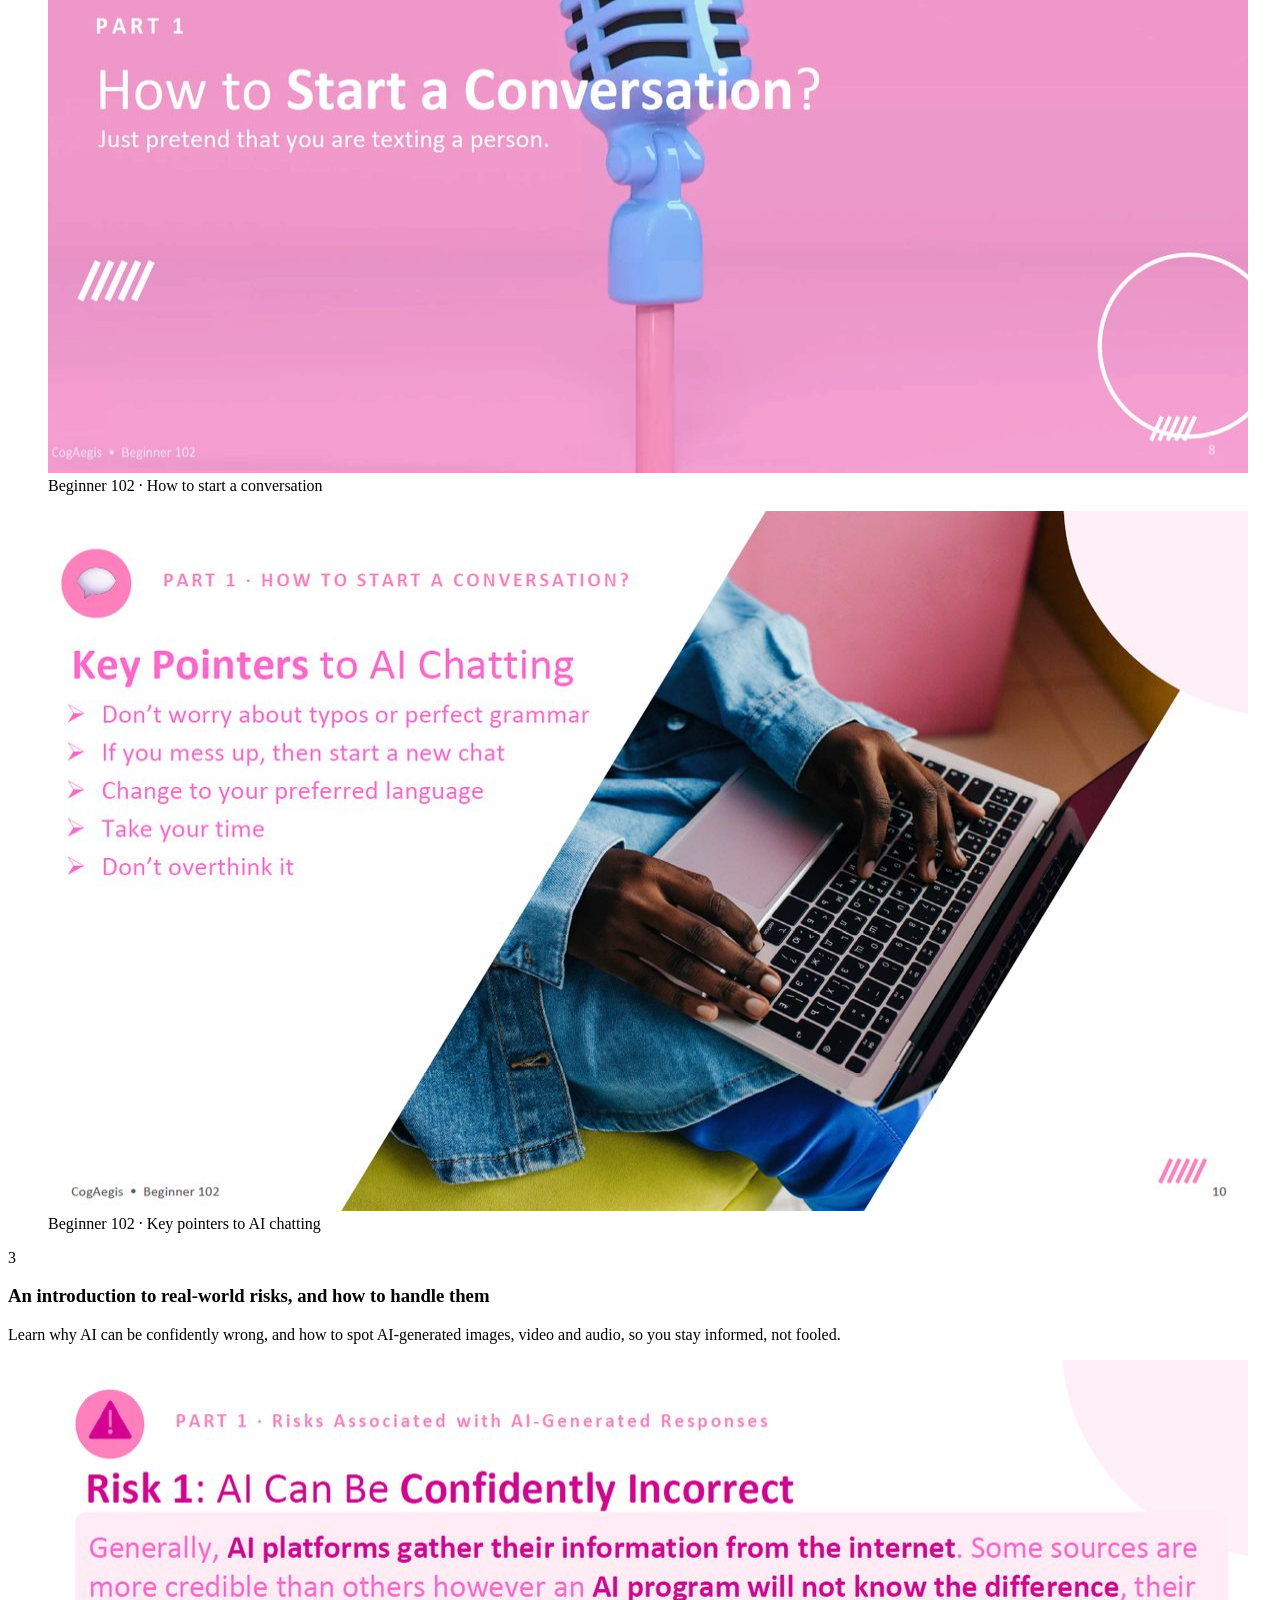
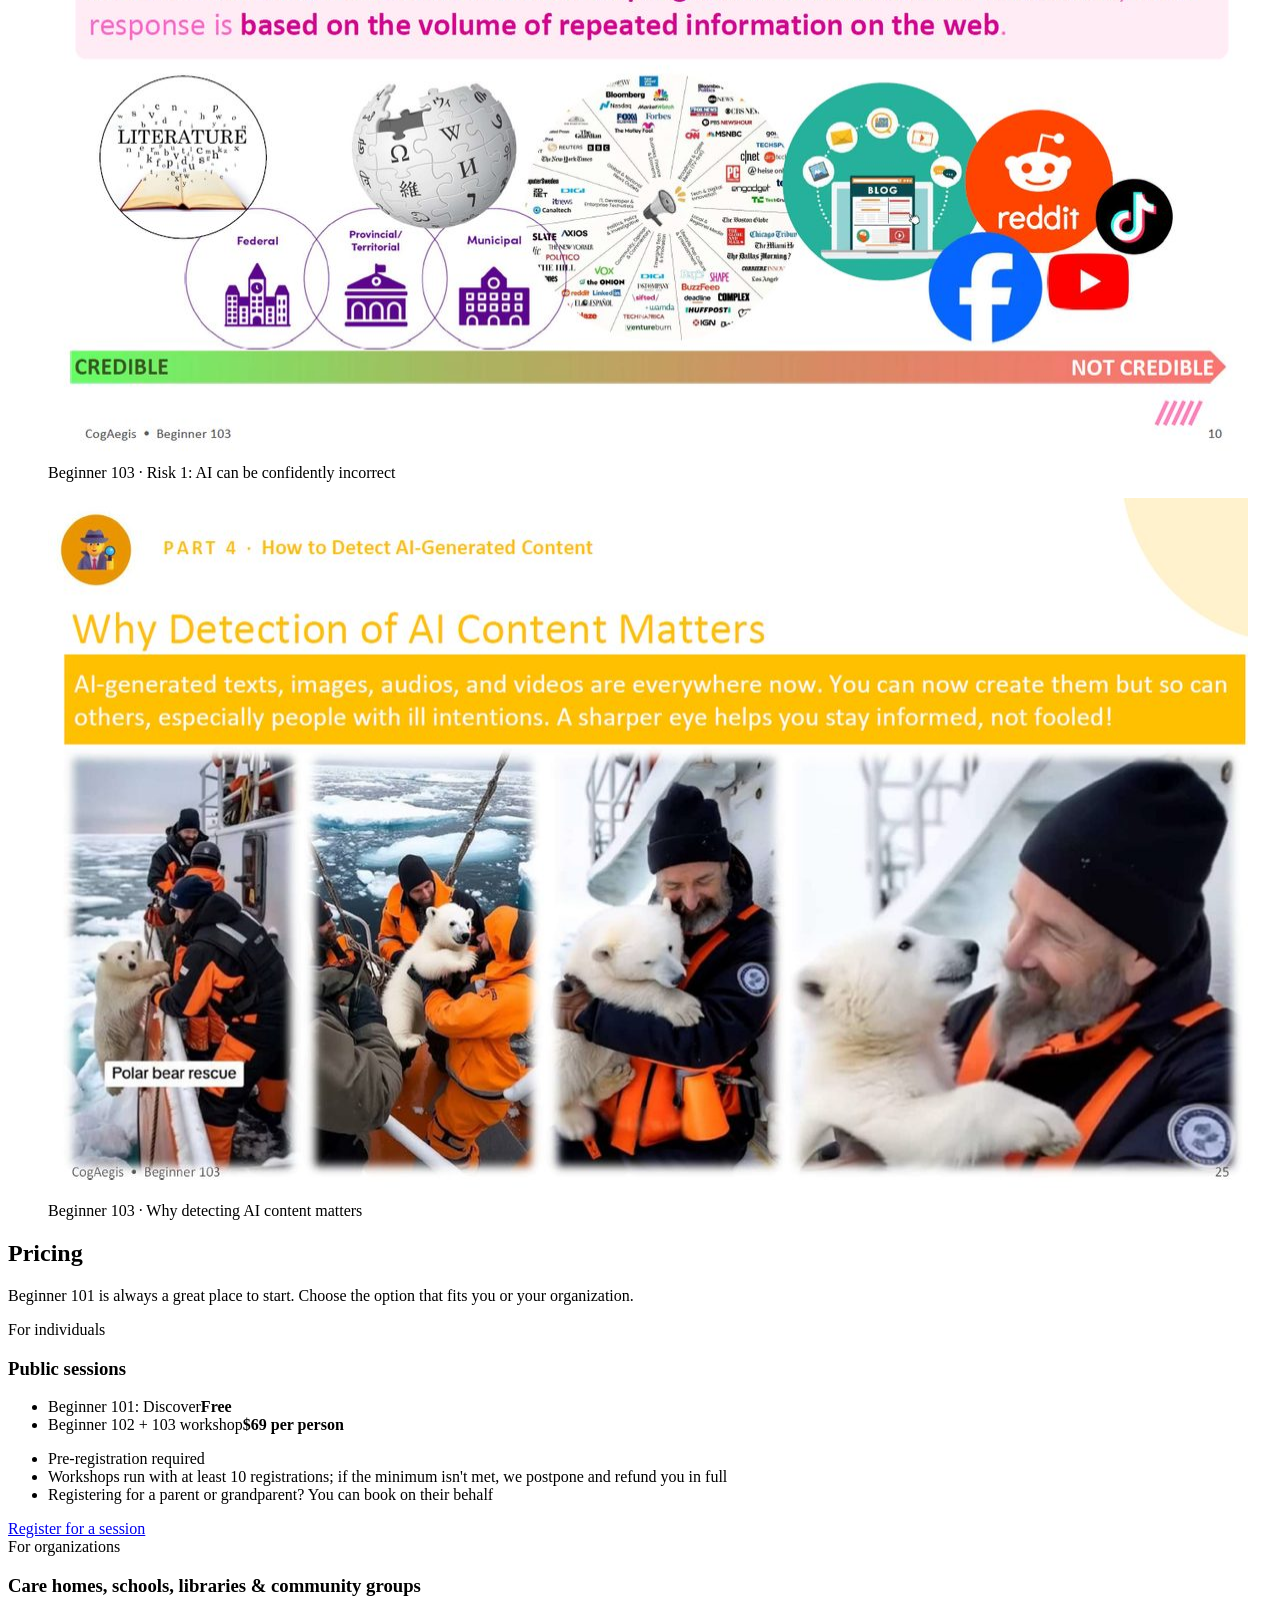
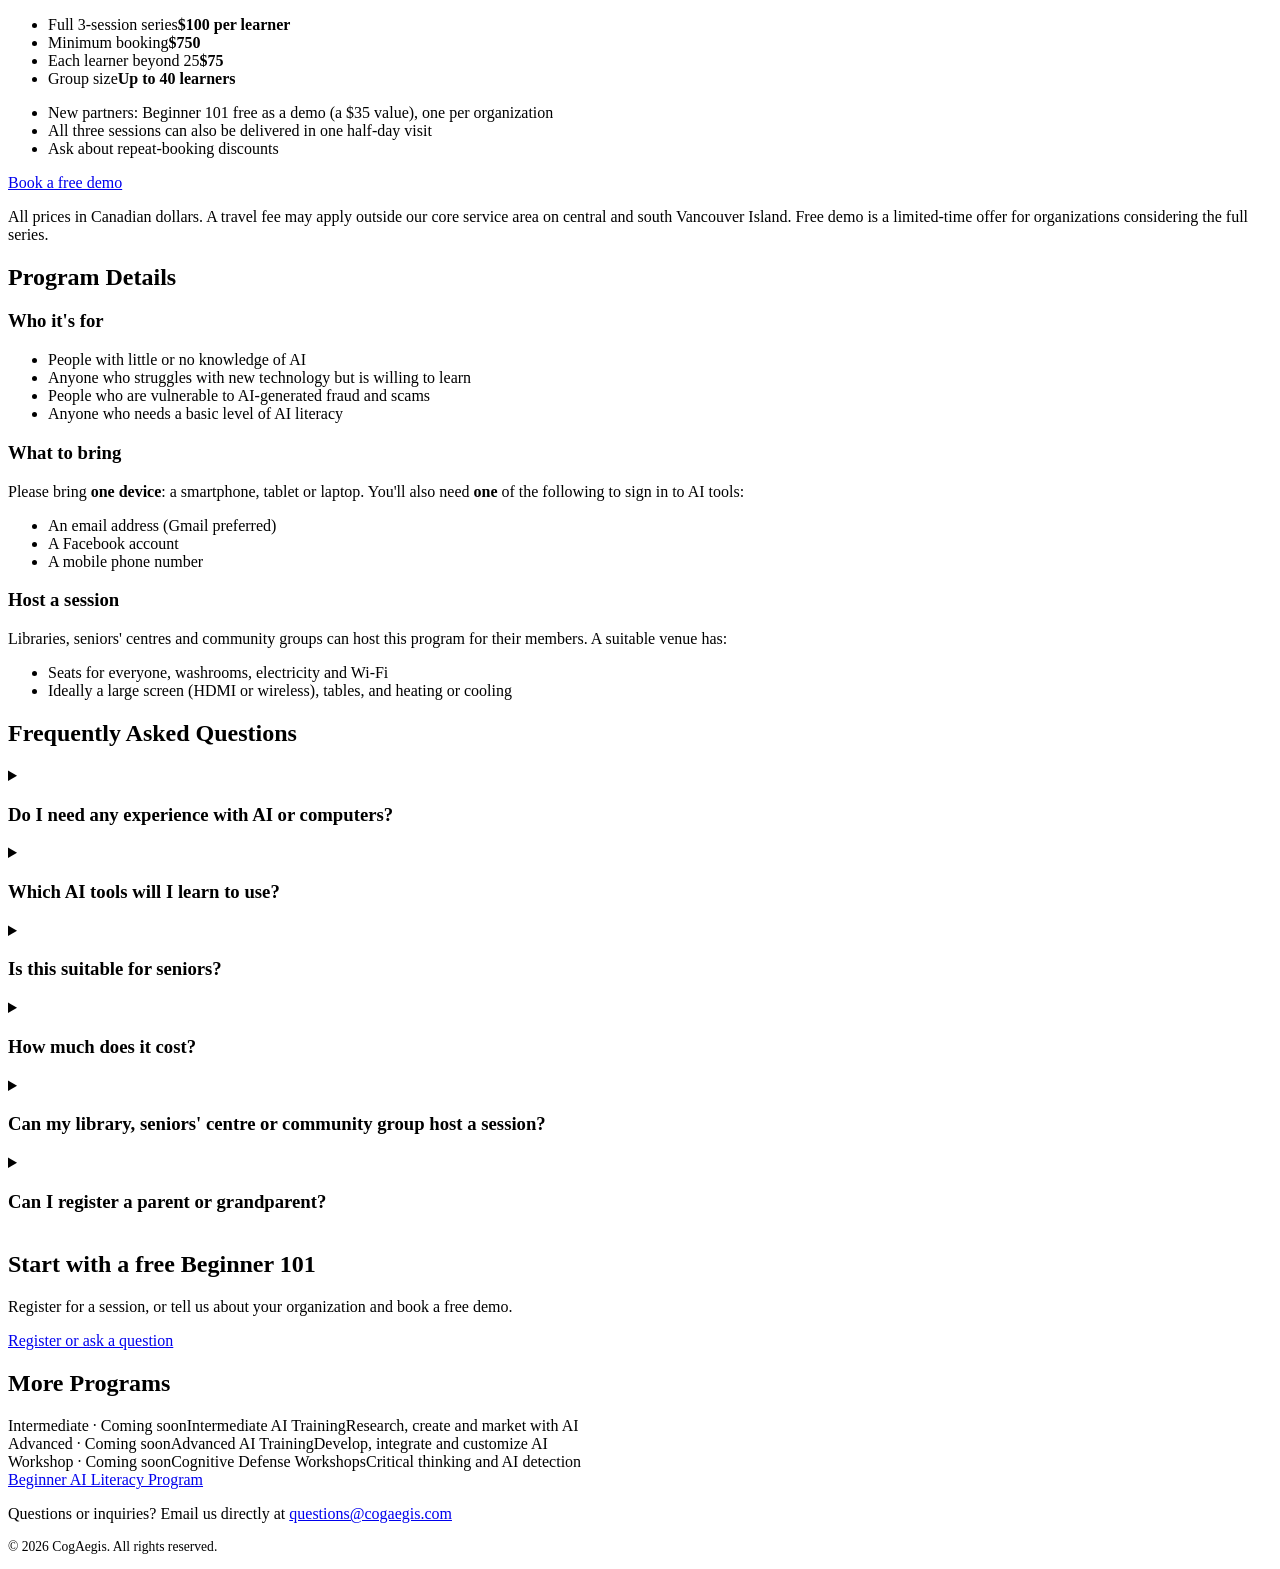
==== commit e3b5a6b9: "Update program section and footer links" ====
--- a/ai-training-beginners.html
+++ b/ai-training-beginners.html
@@ -455,11 +455,11 @@
     <!-- Other programs -->
     <section class="course-section">
       <div class="container">
-        <h2>Explore Other Programs</h2>
+        <h2>More Programs</h2>
         <div class="program-links">
-        <a class="program-link" href="ai-training-intermediate.html"><span class="pl-level">Intermediate</span><span class="pl-title">Intermediate AI Training</span><span class="pl-desc">Research, create and market with AI</span></a>
-        <a class="program-link" href="ai-training-advanced.html"><span class="pl-level">Advanced</span><span class="pl-title">Advanced AI Training</span><span class="pl-desc">Develop, integrate and customize AI</span></a>
-        <a class="program-link" href="cognitive-defense-workshops.html"><span class="pl-level">Workshop</span><span class="pl-title">Cognitive Defense Workshops</span><span class="pl-desc">Critical thinking and AI detection</span></a>
+        <div class="program-link coming-soon"><span class="pl-level">Intermediate · Coming soon</span><span class="pl-title">Intermediate AI Training</span><span class="pl-desc">Research, create and market with AI</span></div>
+        <div class="program-link coming-soon"><span class="pl-level">Advanced · Coming soon</span><span class="pl-title">Advanced AI Training</span><span class="pl-desc">Develop, integrate and customize AI</span></div>
+        <div class="program-link coming-soon"><span class="pl-level">Workshop · Coming soon</span><span class="pl-title">Cognitive Defense Workshops</span><span class="pl-desc">Critical thinking and AI detection</span></div>
         </div>
       </div>
     </section>
@@ -469,9 +469,6 @@
     <div class="footer-inner">
       <nav class="footer-links" aria-label="Programs">
         <a href="ai-training-beginners.html">Beginner AI Literacy Program</a>
-        <a href="ai-training-intermediate.html">Intermediate AI Training</a>
-        <a href="ai-training-advanced.html">Advanced AI Training</a>
-        <a href="cognitive-defense-workshops.html">Cognitive Defense Workshops</a>
       </nav>
       <p>Questions or inquiries? Email us directly at <a href="mailto:questions@cogaegis.com">questions@cogaegis.com</a></p>
       <p style="font-size:0.85rem;">&copy; 2026 CogAegis. All rights reserved.</p>
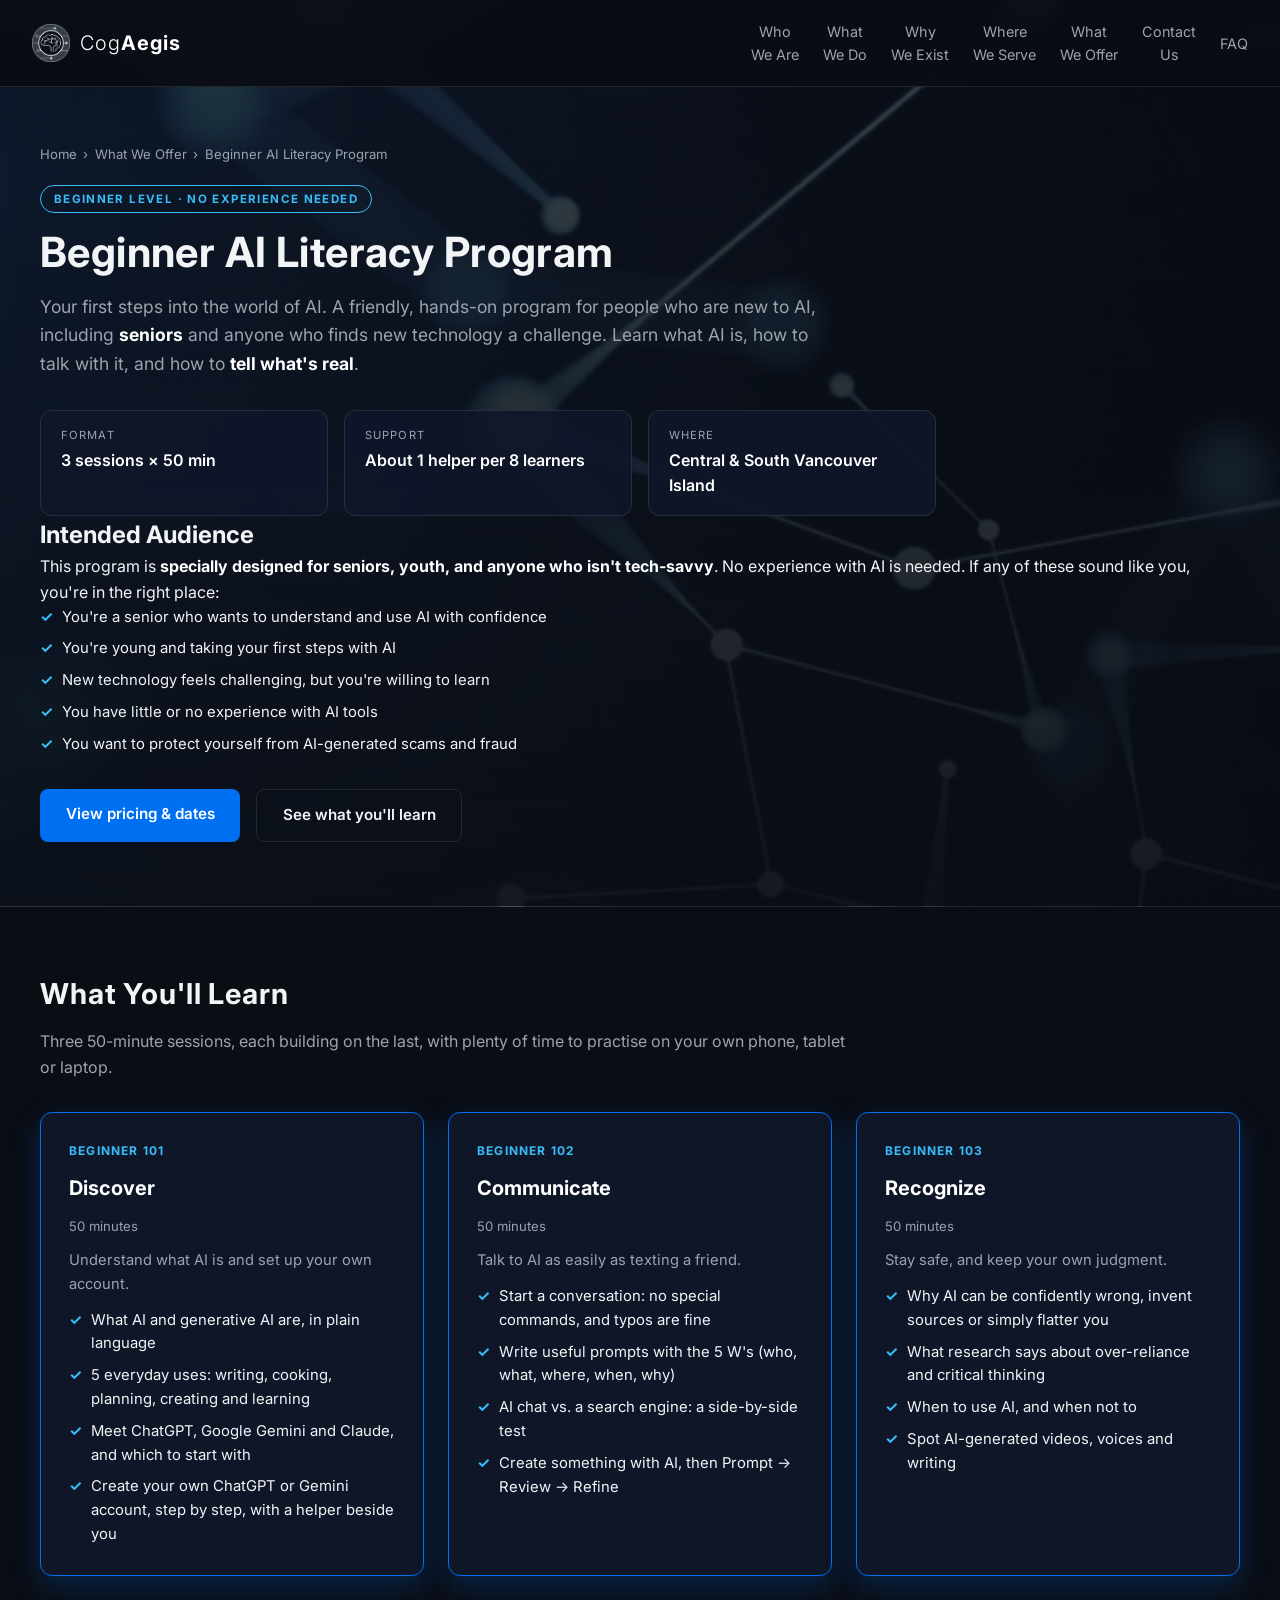
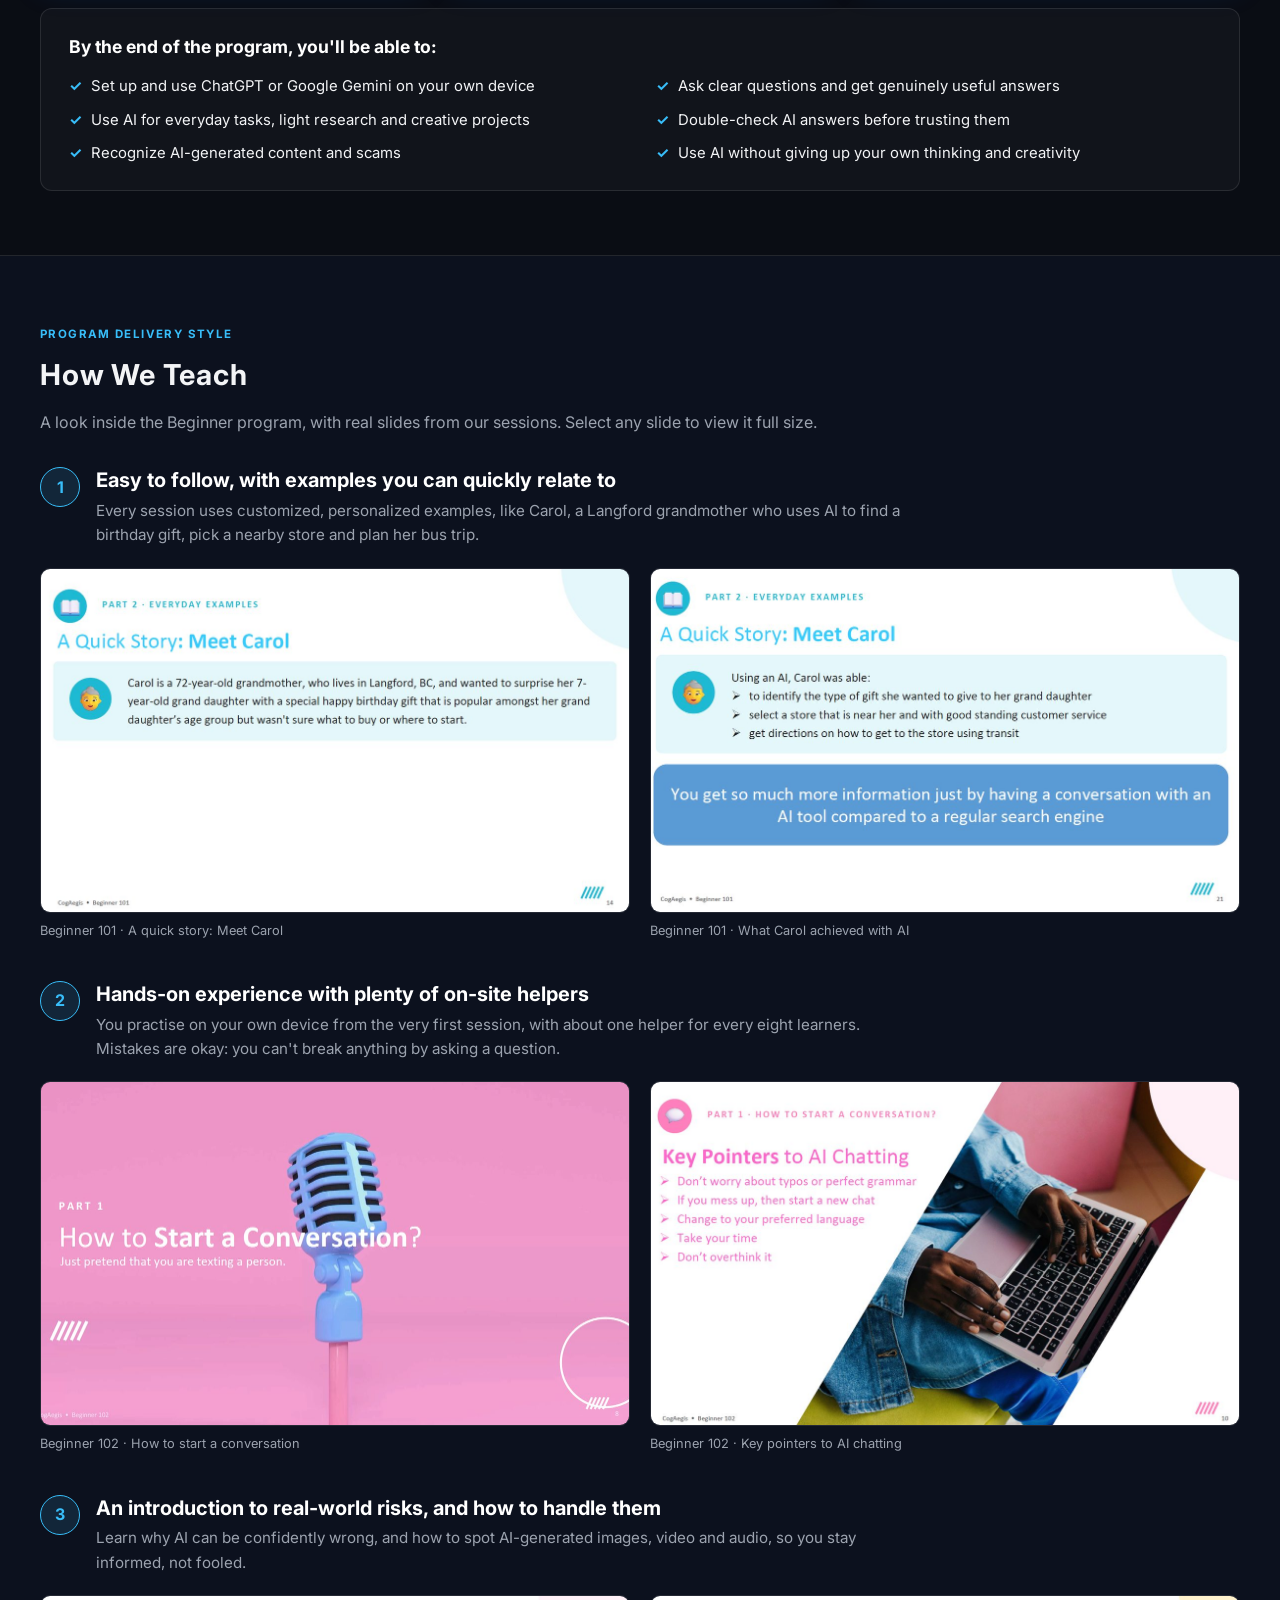
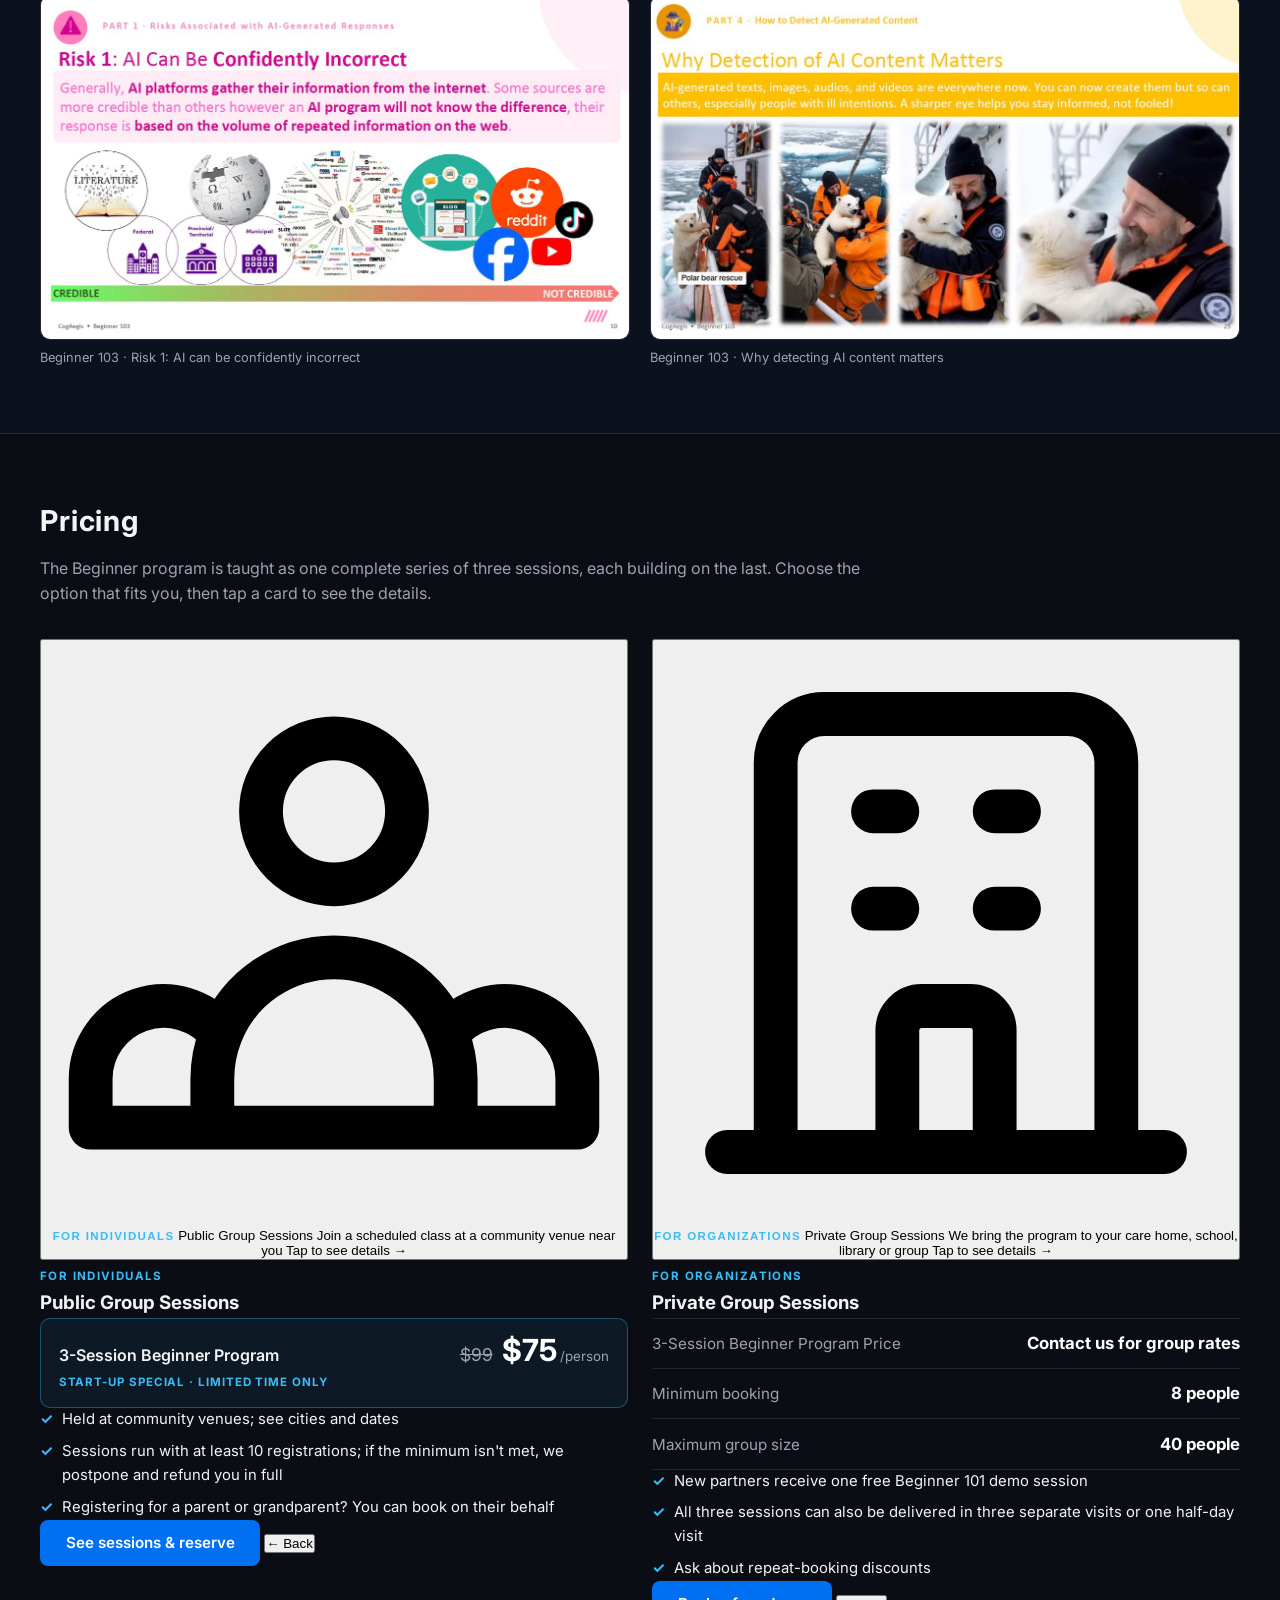
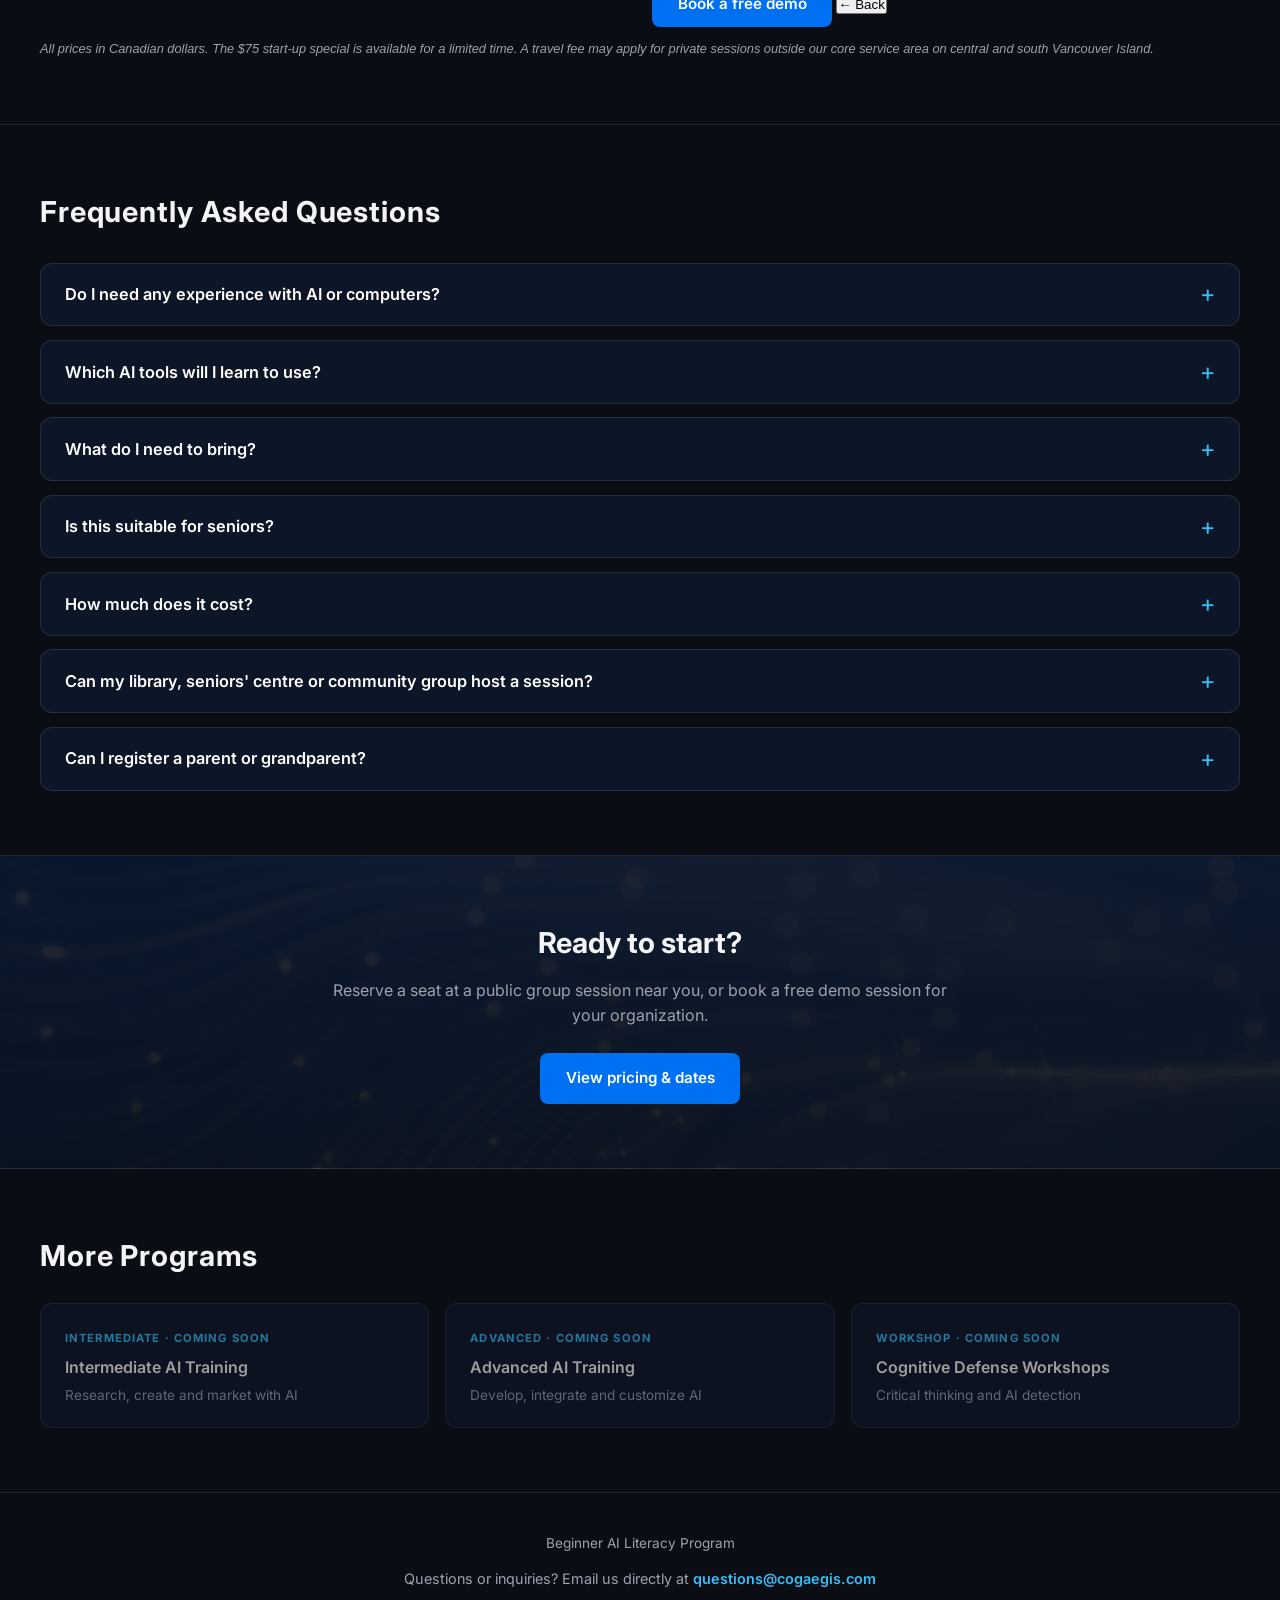
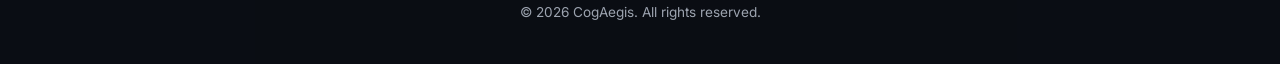
==== commit b6e305bc: "Update pricing and session details for AI program" ====
--- a/ai-training-beginners.html
+++ b/ai-training-beginners.html
@@ -70,23 +70,9 @@
       "offers": [
         {
           "@type": "Offer",
-          "category": "Free",
-          "name": "Beginner 101: Discover",
-          "price": "0",
-          "priceCurrency": "CAD"
-        },
-        {
-          "@type": "Offer",
           "category": "Paid",
-          "name": "Beginner 102 + 103 workshop",
-          "price": "69",
-          "priceCurrency": "CAD"
-        },
-        {
-          "@type": "Offer",
-          "category": "Paid",
-          "name": "Full Beginner series for organizations (per learner)",
-          "price": "100",
+          "name": "Beginner AI Literacy Program: public group session, full 3-session series (start-up special)",
+          "price": "75",
           "priceCurrency": "CAD"
         }
       ]
@@ -135,6 +121,14 @@
         },
         {
           "@type": "Question",
+          "name": "What do I need to bring?",
+          "acceptedAnswer": {
+            "@type": "Answer",
+            "text": "Bring one device: a smartphone, tablet or laptop. You'll also need one of the following to sign in to AI tools: an email address (Gmail preferred), a Facebook account, or a mobile phone number."
+          }
+        },
+        {
+          "@type": "Question",
           "name": "Is this suitable for seniors?",
           "acceptedAnswer": {
             "@type": "Answer",
@@ -146,7 +140,7 @@
           "name": "How much does it cost?",
           "acceptedAnswer": {
             "@type": "Answer",
-            "text": "For individuals, Beginner 101 is free and the Beginner 102 + 103 workshop is $69 per person. For organizations, the full three-session series is $100 per learner, with a $750 minimum booking and $75 per learner beyond 25."
+            "text": "Public group sessions cost $75 per person for the full three-session series, a limited-time start-up special (regular price $99). For private group sessions, contact us for group rates; groups range from 8 to 40 people, and new partners receive one free Beginner 101 demo session."
           }
         },
         {
@@ -154,7 +148,7 @@
           "name": "Can my library, seniors&#39; centre or community group host a session?",
           "acceptedAnswer": {
             "@type": "Answer",
-            "text": "Yes. The program is designed to run at community venues with seats, washrooms, electricity and Wi-Fi. New organization partners can book Beginner 101 as a free demo."
+            "text": "Yes. The program is designed to run at community venues with seats, washrooms, electricity and Wi-Fi. New organization partners receive one free Beginner 101 demo session."
           }
         },
         {
@@ -162,7 +156,7 @@
           "name": "Can I register a parent or grandparent?",
           "acceptedAnswer": {
             "@type": "Answer",
-            "text": "Yes. You can register on someone else's behalf. Just contact us with their name and the session you'd like them to attend."
+            "text": "Yes. You can register on someone else's behalf. When you reserve a seat, enter their name and your email address, and we'll send the details to you."
           }
         }
       ]
@@ -193,14 +187,24 @@
         <span class="level-tag">Beginner Level · No Experience Needed</span>
         <h1>Beginner AI Literacy Program</h1>
         <p class="course-lead">Your first steps into the world of AI. A friendly, hands-on program for people who are new to AI, including <strong class="key-phrase">seniors</strong> and anyone who finds new technology a challenge. Learn what AI is, how to talk with it, and how to <strong class="key-phrase">tell what&#39;s real</strong>.</p>
-        <div class="facts">
+        <div class="facts facts-3">
         <div class="fact"><div class="fact-label">Format</div><div class="fact-value">3 sessions × 50 min</div></div>
         <div class="fact"><div class="fact-label">Support</div><div class="fact-value">About 1 helper per 8 learners</div></div>
         <div class="fact"><div class="fact-label">Where</div><div class="fact-value">Central &amp; South Vancouver Island</div></div>
-        <div class="fact highlight"><div class="fact-label">Beginner 101</div><div class="fact-value">Free</div></div>
+        </div>
+        <div class="audience-box">
+          <h2 class="audience-title">Intended Audience</h2>
+          <p>This program is <strong class="key-phrase">specially designed for seniors, youth, and anyone who isn&#39;t tech-savvy</strong>. No experience with AI is needed. If any of these sound like you, you&#39;re in the right place:</p>
+          <ul class="check-list">
+            <li>You&#39;re a senior who wants to understand and use AI with confidence</li>
+            <li>You&#39;re young and taking your first steps with AI</li>
+            <li>New technology feels challenging, but you&#39;re willing to learn</li>
+            <li>You have little or no experience with AI tools</li>
+            <li>You want to protect yourself from AI-generated scams and fraud</li>
+          </ul>
         </div>
         <div class="hero-actions">
-          <a class="btn btn-primary" href="index.html#contact">Register or ask a question</a>
+          <a class="btn btn-primary" href="#pricing">View pricing &amp; dates</a>
           <a class="btn btn-ghost" href="#curriculum">See what you'll learn</a>
         </div>
       </div>
@@ -215,7 +219,7 @@
         <article class="session-card">
           <span class="session-code">Beginner 101</span>
           <h3>Discover</h3>
-          <span class="session-meta">50 minutes · Free</span>
+          <span class="session-meta">50 minutes</span>
           <p>Understand what AI is and set up your own account.</p>
           <ul class="check-list">
             <li>What AI and generative AI are, in plain language</li>
@@ -280,11 +284,11 @@
           </div>
           <div class="delivery-slides">
             <figure class="slide">
-              <a href="images/beg1.png" target="_blank" rel="noopener"><img src="images/beg1-web.jpg" alt="Beginner 101 slide introducing Carol, a 72-year-old grandmother in Langford looking for a birthday gift" loading="lazy" width="1200" height="700"></a>
+              <a href="images/beg1-web.jpg" target="_blank" rel="noopener"><img src="images/beg1-web.jpg" alt="Beginner 101 slide introducing Carol, a 72-year-old grandmother in Langford looking for a birthday gift" loading="lazy" width="1200" height="700"></a>
               <figcaption>Beginner 101 · A quick story: Meet Carol</figcaption>
             </figure>
             <figure class="slide">
-              <a href="images/beg2.png" target="_blank" rel="noopener"><img src="images/beg2-web.jpg" alt="Beginner 101 slide listing how AI helped Carol choose a gift, a store and transit directions" loading="lazy" width="1200" height="700"></a>
+              <a href="images/beg2-web.jpg" target="_blank" rel="noopener"><img src="images/beg2-web.jpg" alt="Beginner 101 slide listing how AI helped Carol choose a gift, a store and transit directions" loading="lazy" width="1200" height="700"></a>
               <figcaption>Beginner 101 · What Carol achieved with AI</figcaption>
             </figure>
           </div>
@@ -299,11 +303,11 @@
           </div>
           <div class="delivery-slides">
             <figure class="slide">
-              <a href="images/beg3.png" target="_blank" rel="noopener"><img src="images/beg3-web.jpg" alt="Beginner 102 slide: How to start a conversation, just pretend you are texting a person" loading="lazy" width="1200" height="700"></a>
+              <a href="images/beg3-web.jpg" target="_blank" rel="noopener"><img src="images/beg3-web.jpg" alt="Beginner 102 slide: How to start a conversation, just pretend you are texting a person" loading="lazy" width="1200" height="700"></a>
               <figcaption>Beginner 102 · How to start a conversation</figcaption>
             </figure>
             <figure class="slide">
-              <a href="images/beg4.png" target="_blank" rel="noopener"><img src="images/beg4-web.jpg" alt="Beginner 102 slide with key pointers to AI chatting, such as not worrying about typos and taking your time" loading="lazy" width="1200" height="700"></a>
+              <a href="images/beg4-web.jpg" target="_blank" rel="noopener"><img src="images/beg4-web.jpg" alt="Beginner 102 slide with key pointers to AI chatting, such as not worrying about typos and taking your time" loading="lazy" width="1200" height="700"></a>
               <figcaption>Beginner 102 · Key pointers to AI chatting</figcaption>
             </figure>
           </div>
@@ -318,11 +322,11 @@
           </div>
           <div class="delivery-slides">
             <figure class="slide">
-              <a href="images/beg5.png" target="_blank" rel="noopener"><img src="images/beg5-web.jpg" alt="Beginner 103 slide showing a scale of information sources from credible to not credible" loading="lazy" width="1200" height="700"></a>
+              <a href="images/beg5-web.jpg" target="_blank" rel="noopener"><img src="images/beg5-web.jpg" alt="Beginner 103 slide showing a scale of information sources from credible to not credible" loading="lazy" width="1200" height="700"></a>
               <figcaption>Beginner 103 · Risk 1: AI can be confidently incorrect</figcaption>
             </figure>
             <figure class="slide">
-              <a href="images/beg6.png" target="_blank" rel="noopener"><img src="images/beg6-web.jpg" alt="Beginner 103 slide with AI-generated images of a polar bear rescue used as a detection example" loading="lazy" width="1200" height="700"></a>
+              <a href="images/beg6-web.jpg" target="_blank" rel="noopener"><img src="images/beg6-web.jpg" alt="Beginner 103 slide with AI-generated images of a polar bear rescue used as a detection example" loading="lazy" width="1200" height="700"></a>
               <figcaption>Beginner 103 · Why detecting AI content matters</figcaption>
             </figure>
           </div>
@@ -334,81 +338,72 @@
     <section id="pricing" class="course-section">
       <div class="container">
         <h2>Pricing</h2>
-        <p class="section-intro">Beginner 101 is always a great place to start. Choose the option that fits you or your organization.</p>
-        <div class="price-grid">
-        <div class="price-card">
-          <span class="price-audience">For individuals</span>
-          <h3>Public sessions</h3>
+        <p class="section-intro">The Beginner program is taught as one complete series of three sessions, each building on the last. Choose the option that fits you, then tap a card to see the details.</p>
+        <div class="price-grid price-flip-grid">
+        <div class="price-flip">
+          <div class="price-flip-inner">
+            <button type="button" class="price-face price-front" aria-expanded="false">
+              <svg class="price-icon" fill="none" stroke="currentColor" viewBox="0 0 24 24" aria-hidden="true"><path stroke-linecap="round" stroke-linejoin="round" stroke-width="1.8" d="M17 20h5v-2a3 3 0 00-5.356-1.857M17 20H7m10 0v-2c0-.656-.126-1.283-.356-1.857M7 20H2v-2a3 3 0 015.356-1.857M7 20v-2c0-.656.126-1.283.356-1.857m0 0a5.002 5.002 0 019.288 0M15 7a3 3 0 11-6 0 3 3 0 016 0z"/></svg>
+              <span class="price-audience">For Individuals</span>
+              <span class="price-front-title">Public Group Sessions</span>
+              <span class="price-front-sub">Join a scheduled class at a community venue near you</span>
+              <span class="price-front-hint">Tap to see details →</span>
+            </button>
+            <div class="price-face price-back">
+              <span class="price-audience">For Individuals</span>
+              <h3>Public Group Sessions</h3>
+          <div class="price-total">
+            <span class="price-total-label">3-Session Beginner Program</span>
+            <span class="price-total-value"><del aria-label="Regular price $99">$99</del> <strong>$75</strong><small>/person</small></span>
+            <span class="price-special">Start-up special · limited time only</span>
+          </div>
+              <ul class="check-list">
+            <li>Held at community venues; see cities and dates</li>
+            <li>Sessions run with at least 10 registrations; if the minimum isn&#39;t met, we postpone and refund you in full</li>
+            <li>Registering for a parent or grandparent? You can book on their behalf</li>
+          </ul>
+              <div class="price-actions">
+                <button type="button" class="btn btn-primary" data-open="schedule-dialog">See sessions &amp; reserve</button>
+                <button type="button" class="flip-back">← Back</button>
+              </div>
+            </div>
+          </div>
+        </div>
+        <div class="price-flip">
+          <div class="price-flip-inner">
+            <button type="button" class="price-face price-front" aria-expanded="false">
+              <svg class="price-icon" fill="none" stroke="currentColor" viewBox="0 0 24 24" aria-hidden="true"><path stroke-linecap="round" stroke-linejoin="round" stroke-width="1.8" d="M19 21V5a2 2 0 00-2-2H7a2 2 0 00-2 2v16m14 0h2m-2 0h-5m-9 0H3m2 0h5M9 7h1m-1 4h1m4-4h1m-1 4h1m-5 10v-5a1 1 0 011-1h2a1 1 0 011 1v5m-4 0h4"/></svg>
+              <span class="price-audience">For Organizations</span>
+              <span class="price-front-title">Private Group Sessions</span>
+              <span class="price-front-sub">We bring the program to your care home, school, library or group</span>
+              <span class="price-front-hint">Tap to see details →</span>
+            </button>
+            <div class="price-face price-back">
+              <span class="price-audience">For Organizations</span>
+              <h3>Private Group Sessions</h3>
           <ul class="price-list">
-            <li><span>Beginner 101: Discover</span><strong>Free</strong></li>
-            <li><span>Beginner 102 + 103 workshop</span><strong>$69 per person</strong></li>
-          </ul>
-          <ul class="check-list">
-            <li>Pre-registration required</li>
-            <li>Workshops run with at least 10 registrations; if the minimum isn&#39;t met, we postpone and refund you in full</li>
-            <li>Registering for a parent or grandparent? You can book on their behalf</li>
-          </ul>
-          <a class="btn btn-primary" href="index.html#contact">Register for a session</a>
-        </div>
-        <div class="price-card">
-          <span class="price-audience">For organizations</span>
-          <h3>Care homes, schools, libraries &amp; community groups</h3>
-          <ul class="price-list">
-            <li><span>Full 3-session series</span><strong>$100 per learner</strong></li>
-            <li><span>Minimum booking</span><strong>$750</strong></li>
-            <li><span>Each learner beyond 25</span><strong>$75</strong></li>
-            <li><span>Group size</span><strong>Up to 40 learners</strong></li>
-          </ul>
-          <ul class="check-list">
-            <li>New partners: Beginner 101 free as a demo (a $35 value), one per organization</li>
-            <li>All three sessions can also be delivered in one half-day visit</li>
+            <li class="stacked"><span>3-Session Beginner Program Price</span><strong>Contact us for group rates</strong></li>
+            <li><span>Minimum booking</span><strong>8 people</strong></li>
+            <li><span>Maximum group size</span><strong>40 people</strong></li>
+          </ul>
+              <ul class="check-list">
+            <li>New partners receive one free Beginner 101 demo session</li>
+            <li>All three sessions can also be delivered in three separate visits or one half-day visit</li>
             <li>Ask about repeat-booking discounts</li>
           </ul>
-          <a class="btn btn-primary" href="index.html#contact">Book a free demo</a>
-        </div>
-        </div>
-        <p class="note">All prices in Canadian dollars. A travel fee may apply outside our core service area on central and south Vancouver Island. Free demo is a limited-time offer for organizations considering the full series.</p>
-      </div>
-    </section>
-
-    <!-- Details -->
-    <section class="course-section alt">
-      <div class="container">
-        <h2>Program Details</h2>
-        <div class="info-grid">
-        <div class="info-card">
-          <h3>Who it&#39;s for</h3>
-          
-          <ul class="check-list">
-            <li>People with little or no knowledge of AI</li>
-            <li>Anyone who struggles with new technology but is willing to learn</li>
-            <li>People who are vulnerable to AI-generated fraud and scams</li>
-            <li>Anyone who needs a basic level of AI literacy</li>
-          </ul>
-          
-        </div>
-        <div class="info-card">
-          <h3>What to bring</h3>
-          <p>Please bring <strong class="key-phrase">one device</strong>: a smartphone, tablet or laptop. You&#39;ll also need <strong class="key-phrase">one</strong> of the following to sign in to AI tools:</p>
-          <ul class="check-list">
-            <li>An email address (Gmail preferred)</li>
-            <li>A Facebook account</li>
-            <li>A mobile phone number</li>
-          </ul>
-          
-        </div>
-        <div class="info-card">
-          <h3>Host a session</h3>
-          <p>Libraries, seniors&#39; centres and community groups can host this program for their members. A suitable venue has:</p>
-          <ul class="check-list">
-            <li>Seats for everyone, washrooms, electricity and Wi-Fi</li>
-            <li>Ideally a large screen (HDMI or wireless), tables, and heating or cooling</li>
-          </ul>
-          
-        </div>
-        </div>
-      </div>
-    </section>
+              <div class="price-actions">
+                <button type="button" class="btn btn-primary" data-open="demo-dialog">Book a free demo</button>
+                <button type="button" class="flip-back">← Back</button>
+              </div>
+            </div>
+          </div>
+        </div>
+        </div>
+        <p class="note">All prices in Canadian dollars. The $75 start-up special is available for a limited time. A travel fee may apply for private sessions outside our core service area on central and south Vancouver Island.</p>
+      </div>
+    </section>
+
+
 
     <!-- Page FAQ -->
     <section class="course-section">
@@ -424,20 +419,24 @@
           <p>We introduce <strong>ChatGPT</strong>, <strong>Google Gemini</strong> and <strong>Claude</strong>, and help you create your own ChatGPT or Gemini account in Beginner 101. Everything in Beginner 102 works the same way in either one.</p>
         </details>
         <details class="faq-item">
+          <summary><h3>What do I need to bring?</h3></summary>
+          <p>Bring one device: a smartphone, tablet or laptop. You&#39;ll also need one of the following to sign in to AI tools: an email address (Gmail preferred), a Facebook account, or a mobile phone number.</p>
+        </details>
+        <details class="faq-item">
           <summary><h3>Is this suitable for seniors?</h3></summary>
           <p>Yes. Many participants are seniors or people who find new technology challenging. Sessions go at a comfortable pace with everyday examples, and Beginner 103 focuses on spotting AI-generated content and scams.</p>
         </details>
         <details class="faq-item">
           <summary><h3>How much does it cost?</h3></summary>
-          <p>For individuals, Beginner 101 is free and the Beginner 102 + 103 workshop is $69 per person. For organizations, the full three-session series is $100 per learner, with a $750 minimum booking and $75 per learner beyond 25.</p>
+          <p>Public group sessions cost $75 per person for the full three-session series, a limited-time start-up special (regular price $99). For private group sessions, contact us for group rates; groups range from 8 to 40 people, and new partners receive one free Beginner 101 demo session.</p>
         </details>
         <details class="faq-item">
           <summary><h3>Can my library, seniors&#39; centre or community group host a session?</h3></summary>
-          <p>Yes. The program is designed to run at community venues with seats, washrooms, electricity and Wi-Fi. New organization partners can book Beginner 101 as a free demo.</p>
+          <p>Yes. The program is designed to run at community venues with seats, washrooms, electricity and Wi-Fi. New organization partners receive one free Beginner 101 demo session.</p>
         </details>
         <details class="faq-item">
           <summary><h3>Can I register a parent or grandparent?</h3></summary>
-          <p>Yes. You can register on someone else&#39;s behalf. Just contact us with their name and the session you&#39;d like them to attend.</p>
+          <p>Yes. You can register on someone else&#39;s behalf. When you reserve a seat, enter their name and your email address, and we&#39;ll send the details to you.</p>
         </details>
         </div>
       </div>
@@ -446,9 +445,9 @@
     <!-- Call to action -->
     <section class="cta-band">
       <div class="container">
-        <h2>Start with a free Beginner 101</h2>
-        <p>Register for a session, or tell us about your organization and book a free demo.</p>
-        <a class="btn btn-primary" href="index.html#contact">Register or ask a question</a>
+        <h2>Ready to start?</h2>
+        <p>Reserve a seat at a public group session near you, or book a free demo session for your organization.</p>
+        <a class="btn btn-primary" href="#pricing">View pricing &amp; dates</a>
       </div>
     </section>
 
@@ -474,5 +473,95 @@
       <p style="font-size:0.85rem;">&copy; 2026 CogAegis. All rights reserved.</p>
     </div>
   </footer>
+  <!-- Pop-up 1: public session schedule -->
+  <dialog id="schedule-dialog" class="cg-dialog" aria-labelledby="schedule-title">
+    <button type="button" class="dialog-close" data-close aria-label="Close">&times;</button>
+    <h2 id="schedule-title">Public Group Sessions</h2>
+    <p class="dialog-sub">Beginner AI Literacy Program · 101, 102 &amp; 103 · <del>$99</del> <strong>$75</strong> start-up special</p>
+    <table class="schedule">
+      <thead><tr><th>City</th><th>Venue</th><th>Date</th><th>Time</th><th><span class="sr-only">Reserve</span></th></tr></thead>
+      <tbody>
+            <tr>
+              <td data-label="City">Langford</td><td data-label="Venue">TBA</td><td data-label="Date">TBA</td><td data-label="Time">TBA</td>
+              <td><button type="button" class="btn btn-primary btn-sm" data-reserve="Langford · TBA · TBA · TBA">Reserve a seat</button></td>
+            </tr>
+            <tr>
+              <td data-label="City">Colwood</td><td data-label="Venue">TBA</td><td data-label="Date">TBA</td><td data-label="Time">TBA</td>
+              <td><button type="button" class="btn btn-primary btn-sm" data-reserve="Colwood · TBA · TBA · TBA">Reserve a seat</button></td>
+            </tr>
+            <tr>
+              <td data-label="City">Uptown (Saanich)</td><td data-label="Venue">TBA</td><td data-label="Date">TBA</td><td data-label="Time">TBA</td>
+              <td><button type="button" class="btn btn-primary btn-sm" data-reserve="Uptown (Saanich) · TBA · TBA · TBA">Reserve a seat</button></td>
+            </tr>
+      </tbody>
+    </table>
+    <p class="note">Venues and dates are being finalized. Reserve now to hold your spot, and we&#39;ll email you as soon as your session is confirmed.</p>
+  </dialog>
+
+  <!-- Pop-up 2: seat reservation form -->
+  <dialog id="reserve-dialog" class="cg-dialog" aria-labelledby="reserve-title">
+    <button type="button" class="dialog-close" data-close aria-label="Close">&times;</button>
+    <h2 id="reserve-title">Reserve a Seat</h2>
+    <p class="dialog-sub" id="reserve-session-label"></p>
+    <form id="reserve-form" class="cg-form" action="https://formspree.io/f/mgaeylrk" method="POST" data-ajax>
+      <input type="hidden" name="_subject" value="Seat reservation: Beginner public group session">
+      <input type="hidden" name="form_type" value="Public seat reservation">
+      <input type="hidden" name="session" id="reserve-session">
+      <label for="res-name">Full name <span aria-hidden="true">*</span></label>
+      <input type="text" id="res-name" name="name" autocomplete="name" required>
+      <label for="res-email">Email address <span aria-hidden="true">*</span></label>
+      <input type="email" id="res-email" name="email" autocomplete="email" required>
+      <div class="payment-box">
+        <h3>Payment · <del>$99</del> $75 per person</h3>
+        <p id="payment-msg">Secure online payment is coming soon. Once your session&#39;s date and venue are confirmed, we&#39;ll email you a secure payment link to confirm your seat. <strong>No payment is taken today.</strong></p>
+      </div>
+      <input type="text" name="_gotcha" style="display:none" tabindex="-1" autocomplete="off">
+      <button type="submit" class="btn btn-primary" id="reserve-submit">Reserve my seat</button>
+      <p class="form-status" role="status" aria-live="polite"></p>
+    </form>
+  </dialog>
+
+  <!-- Pop-up 3: free demo request for organizations -->
+  <dialog id="demo-dialog" class="cg-dialog" aria-labelledby="demo-title">
+    <button type="button" class="dialog-close" data-close aria-label="Close">&times;</button>
+    <h2 id="demo-title">Book a Free Demo Session</h2>
+    <p class="dialog-sub">New partners receive one free Beginner 101 demo session. Tell us about your group and we&#39;ll be in touch.</p>
+    <form class="cg-form" action="https://formspree.io/f/mgaeylrk" method="POST" data-ajax>
+      <input type="hidden" name="_subject" value="Free demo request: Beginner program">
+      <input type="hidden" name="form_type" value="Organization demo request">
+      <label for="demo-org">Organization name <span aria-hidden="true">*</span></label>
+      <input type="text" id="demo-org" name="organization" autocomplete="organization" required>
+      <div class="form-row">
+        <div><label for="demo-name">Contact name <span aria-hidden="true">*</span></label>
+        <input type="text" id="demo-name" name="name" autocomplete="name" required></div>
+        <div><label for="demo-email">Email address <span aria-hidden="true">*</span></label>
+        <input type="email" id="demo-email" name="email" autocomplete="email" required></div>
+      </div>
+      <div class="form-row">
+        <div><label for="demo-type">Type of organization</label>
+        <select id="demo-type" name="organization_type">
+          <option>Care home or seniors&#39; residence</option><option>School, college or university</option><option>Library</option>
+          <option>Community group or association</option><option>Business or non-profit</option><option>Other</option>
+        </select></div>
+        <div><label for="demo-size">Estimated group size <span aria-hidden="true">*</span></label>
+        <input type="number" id="demo-size" name="group_size" min="8" max="40" placeholder="8 to 40" required></div>
+      </div>
+      <div class="form-row">
+        <div><label for="demo-city">City <span aria-hidden="true">*</span></label>
+        <input type="text" id="demo-city" name="city" autocomplete="address-level2" required></div>
+        <div><label for="demo-format">Preferred format</label>
+        <select id="demo-format" name="preferred_format">
+          <option>Three separate visits</option><option>One half-day visit</option><option>Not sure yet</option>
+        </select></div>
+      </div>
+      <label for="demo-msg">Anything else we should know?</label>
+      <textarea id="demo-msg" name="message" rows="3"></textarea>
+      <input type="text" name="_gotcha" style="display:none" tabindex="-1" autocomplete="off">
+      <button type="submit" class="btn btn-primary">Request my free demo</button>
+      <p class="form-status" role="status" aria-live="polite"></p>
+    </form>
+  </dialog>
+
+  <script src="js/course-pages.js" defer></script>
 </body>
 </html>
--- a/css/course-pages.css
+++ b/css/course-pages.css
@@ -0,0 +1,372 @@
+/* ==========================================================================
+   CogAegis course pages — shared styles
+   Same colours, fonts and header as the homepage (index.html).
+   ========================================================================== */
+:root {
+  --bg-dark: #0a0d14;
+  --card-bg: rgba(255, 255, 255, 0.03);
+  --border-color: rgba(255, 255, 255, 0.1);
+  --accent-blue: #0070f3;
+  --accent-cyan: #38bdf8;
+  --text-main: #f3f4f6;
+  --text-muted: #9ca3af;
+  --theme-highlight-bg: rgba(15, 23, 42, 0.98);
+  --theme-highlight-border: #0070f3;
+  --theme-highlight-shadow: 0 10px 30px rgba(0, 112, 243, 0.25);
+  --content-max: 1200px;
+}
+
+* { box-sizing: border-box; margin: 0; padding: 0; }
+html { scroll-behavior: smooth; }
+body {
+  font-family: 'Inter', sans-serif;
+  background-color: var(--bg-dark);
+  color: var(--text-main);
+  line-height: 1.6;
+  overflow-x: hidden;
+}
+a { color: var(--accent-cyan); }
+
+.container { width: 100%; max-width: var(--content-max); margin: 0 auto; }
+.key-phrase { font-weight: 700; color: #fff; }
+
+/* ---------- Header (identical to homepage) ---------- */
+header {
+  position: fixed; top: 0; width: 100%;
+  padding: 1.25rem 2rem;
+  display: flex; justify-content: space-between; align-items: center;
+  background: rgba(10, 13, 20, 0.92);
+  backdrop-filter: blur(10px);
+  z-index: 1000;
+  border-bottom: 1px solid var(--border-color);
+}
+header .logo, header .logo:visited, header .logo:hover, header .logo:active {
+  font-size: 1.25rem; letter-spacing: 0.05em; color: #fff;
+  text-decoration: none; display: inline-flex; align-items: center; gap: 0.6rem; flex-shrink: 0;
+}
+.header-logo-img { height: 38px; width: 38px; display: block; }
+.logo-cog { font-weight: 300; }
+.logo-aegis { font-weight: 700; }
+header nav { display: flex; align-items: center; gap: 1.5rem; }
+header nav a {
+  color: var(--text-muted); text-decoration: none; font-size: 0.9rem;
+  transition: 0.3s; white-space: nowrap; text-align: center;
+}
+header nav a:hover { color: #fff; }
+
+/* ---------- Page hero ---------- */
+.course-hero {
+  padding: 9rem 2rem 4rem 2rem;
+  background: linear-gradient(rgba(10, 13, 20, 0.78), rgba(10, 13, 20, 0.95)), url('../images/darkblue.jpg') center/cover no-repeat;
+  border-bottom: 1px solid var(--border-color);
+}
+.breadcrumb {
+  font-size: 0.82rem; color: var(--text-muted); margin-bottom: 1.25rem;
+}
+.breadcrumb a { color: var(--text-muted); text-decoration: none; }
+.breadcrumb a:hover { color: #fff; }
+.breadcrumb span { margin: 0 0.4rem; }
+.level-tag {
+  display: inline-block; font-size: 0.72rem; font-weight: 700; letter-spacing: 0.12em;
+  text-transform: uppercase; color: var(--accent-cyan);
+  border: 1px solid var(--accent-cyan); border-radius: 999px; padding: 0.25rem 0.8rem;
+  margin-bottom: 1rem;
+}
+.course-hero h1 { font-size: 2.6rem; line-height: 1.15; letter-spacing: 0.01em; max-width: 850px; }
+.course-lead { margin-top: 1rem; font-size: 1.1rem; color: var(--text-muted); max-width: 800px; }
+
+/* Quick facts strip */
+.facts {
+  margin-top: 2rem;
+  display: grid; grid-template-columns: repeat(4, 1fr); gap: 1rem;
+}
+.fact {
+  background: rgba(15, 23, 42, 0.9); border: 1px solid var(--border-color);
+  border-radius: 12px; padding: 1rem 1.25rem;
+}
+.fact-label { font-size: 0.7rem; text-transform: uppercase; letter-spacing: 0.1em; color: var(--text-muted); }
+.fact-value { font-size: 1rem; font-weight: 600; color: #fff; margin-top: 0.2rem; }
+.fact.highlight { border-color: var(--theme-highlight-border); box-shadow: var(--theme-highlight-shadow); }
+.fact.highlight .fact-value { color: var(--accent-cyan); }
+
+.hero-actions { margin-top: 2rem; display: flex; gap: 1rem; flex-wrap: wrap; }
+.btn {
+  display: inline-block; padding: 0.85rem 1.6rem; border-radius: 8px;
+  font-weight: 600; text-decoration: none; font-size: 0.95rem; transition: 0.25s;
+}
+.btn-primary { background: var(--accent-blue); color: #fff; }
+.btn-primary:hover { background: #1a82ff; box-shadow: var(--theme-highlight-shadow); }
+.btn-ghost { border: 1px solid var(--border-color); color: var(--text-main); }
+.btn-ghost:hover { border-color: var(--accent-cyan); color: #fff; }
+
+/* ---------- Content sections ---------- */
+.course-section { padding: 4rem 2rem; border-bottom: 1px solid var(--border-color); }
+.course-section.alt { background: rgba(15, 23, 42, 0.45); }
+.course-section h2 { font-size: 1.8rem; letter-spacing: 0.03em; }
+.section-intro { margin-top: 0.75rem; color: var(--text-muted); max-width: 820px; }
+
+/* Session / topic cards */
+.session-grid { margin-top: 2rem; display: grid; grid-template-columns: repeat(3, 1fr); gap: 1.5rem; }
+.session-card {
+  background: rgba(15, 23, 42, 0.92); border: 1px solid var(--theme-highlight-border);
+  border-radius: 12px; padding: 1.75rem; box-shadow: var(--theme-highlight-shadow);
+  display: flex; flex-direction: column; gap: 0.75rem;
+}
+.session-code { font-size: 0.75rem; font-weight: 700; letter-spacing: 0.1em; color: var(--accent-cyan); text-transform: uppercase; }
+.session-card h3 { font-size: 1.25rem; color: #fff; }
+.session-meta { font-size: 0.82rem; color: var(--text-muted); }
+.session-card p { font-size: 0.92rem; color: var(--text-muted); }
+.check-list { list-style: none; display: flex; flex-direction: column; gap: 0.5rem; }
+.check-list li { position: relative; padding-left: 1.4rem; font-size: 0.93rem; color: var(--text-main); }
+.check-list li::before { content: "✓"; position: absolute; left: 0; color: var(--accent-cyan); font-weight: 700; }
+
+/* Two-column info blocks */
+.info-grid { margin-top: 2rem; display: grid; grid-template-columns: repeat(2, 1fr); gap: 1.5rem; }
+.info-card {
+  background: var(--card-bg); border: 1px solid var(--border-color);
+  border-radius: 12px; padding: 1.5rem 1.75rem;
+}
+/* An odd last card stretches across both columns so there's no empty gap */
+.info-grid .info-card:last-child:nth-child(odd) { grid-column: 1 / -1; }
+.info-card h3 { font-size: 1.1rem; color: var(--accent-cyan); margin-bottom: 0.75rem; }
+.info-card p { font-size: 0.93rem; color: var(--text-muted); }
+.info-card .check-list { margin-top: 0.25rem; }
+.note { font-size: 0.8rem; color: var(--text-muted); margin-top: 0.75rem; font-style: italic; }
+
+/* Page FAQ */
+.faq-list { margin-top: 1.75rem; display: flex; flex-direction: column; gap: 0.85rem; }
+.faq-item { background: rgba(15, 23, 42, 0.92); border: 1px solid var(--border-color); border-radius: 12px; transition: border-color 0.3s; }
+.faq-item[open], .faq-item:hover { border-color: var(--theme-highlight-border); }
+.faq-item summary { list-style: none; cursor: pointer; padding: 1.1rem 3.25rem 1.1rem 1.5rem; position: relative; }
+.faq-item summary::-webkit-details-marker { display: none; }
+.faq-item summary::after {
+  content: "+"; position: absolute; right: 1.5rem; top: 50%; transform: translateY(-50%);
+  font-size: 1.5rem; color: var(--accent-cyan); transition: transform 0.3s;
+}
+.faq-item[open] summary::after { transform: translateY(-50%) rotate(45deg); }
+.faq-item summary h3 { display: inline; font-size: 1.02rem; font-weight: 600; color: #fff; }
+.faq-item p { padding: 0 1.5rem 1.25rem 1.5rem; color: var(--text-muted); font-size: 0.93rem; }
+
+/* Call to action band */
+.cta-band {
+  padding: 4rem 2rem; text-align: center;
+  background: linear-gradient(rgba(10, 13, 20, 0.85), rgba(10, 13, 20, 0.92)), url('../images/blue.jpg') center/cover no-repeat;
+  border-bottom: 1px solid var(--border-color);
+}
+.cta-band h2 { font-size: 1.8rem; }
+.cta-band p { margin: 0.75rem auto 1.5rem auto; color: var(--text-muted); max-width: 640px; }
+
+/* Other programs */
+.program-links { margin-top: 1.5rem; display: grid; grid-template-columns: repeat(3, 1fr); gap: 1rem; }
+.program-link {
+  display: block; text-decoration: none; background: rgba(15, 23, 42, 0.92);
+  border: 1px solid var(--border-color); border-radius: 12px; padding: 1.25rem 1.5rem; transition: 0.25s;
+}
+.program-link:hover { border-color: var(--theme-highlight-border); box-shadow: var(--theme-highlight-shadow); }
+.program-link .pl-level { font-size: 0.7rem; letter-spacing: 0.1em; text-transform: uppercase; color: var(--accent-cyan); font-weight: 700; }
+.program-link .pl-title { display: block; margin-top: 0.3rem; color: #fff; font-weight: 600; }
+.program-link .pl-desc { display: block; margin-top: 0.3rem; color: var(--text-muted); font-size: 0.85rem; }
+
+/* Footer */
+footer { padding: 2.5rem 1rem; text-align: center; background: rgba(10, 13, 20, 0.95); }
+.footer-inner { max-width: 1200px; margin: 0 auto; display: flex; flex-direction: column; align-items: center; gap: 0.75rem; }
+.footer-inner p { color: var(--text-muted); font-size: 0.9rem; }
+.footer-inner a { color: var(--accent-cyan); text-decoration: none; font-weight: 600; }
+.footer-links { display: flex; flex-wrap: wrap; justify-content: center; gap: 0.5rem 1.25rem; font-size: 0.85rem; }
+.footer-links a { color: var(--text-muted); font-weight: 400; }
+.footer-links a:hover { color: #fff; }
+
+/* ---------- Tablet ---------- */
+@media (max-width: 900px) {
+  header { padding: 1rem 1.25rem; flex-direction: column; gap: 0.75rem; align-items: center; }
+  header nav { width: 100%; justify-content: center; padding-bottom: 0.25rem; gap: 1rem; }
+  .course-hero { padding-top: 10rem; }
+  .facts { grid-template-columns: repeat(2, 1fr); }
+  .session-grid, .program-links { grid-template-columns: 1fr; }
+}
+
+/* ---------- Phone ---------- */
+@media (max-width: 600px) {
+  header { padding: 0.75rem 0.5rem; }
+  header nav { flex-wrap: wrap; justify-content: center; gap: 0.5rem 0.75rem; }
+  header nav a { font-size: 0.72rem; line-height: 1.15; white-space: normal; }
+  .header-logo-img { height: 28px; width: 28px; }
+  .course-hero { padding: 9rem 1.25rem 2.5rem 1.25rem; }
+  .course-hero h1 { font-size: 1.8rem; }
+  .course-lead { font-size: 0.98rem; }
+  .facts { gap: 0.6rem; }
+  .fact { padding: 0.75rem 0.9rem; }
+  .fact-value { font-size: 0.9rem; }
+  .course-section, .cta-band { padding: 3rem 1.25rem; }
+  .course-section h2, .cta-band h2 { font-size: 1.45rem; }
+  .info-grid { grid-template-columns: 1fr; }
+  .session-card { padding: 1.35rem; }
+  .faq-item summary { padding: 1rem 2.75rem 1rem 1.1rem; }
+  .faq-item summary::after { right: 1.1rem; }
+  .faq-item p { padding: 0 1.1rem 1.1rem 1.1rem; }
+}
+
+/* ---------- Learning outcomes ---------- */
+.outcomes {
+  margin-top: 2rem; background: var(--card-bg); border: 1px solid var(--border-color);
+  border-radius: 12px; padding: 1.5rem 1.75rem;
+}
+.outcomes h3 { font-size: 1.1rem; color: #fff; margin-bottom: 0.9rem; }
+.outcomes .check-list { display: grid; grid-template-columns: repeat(2, 1fr); gap: 0.6rem 2rem; }
+
+/* ---------- Example scenario ---------- */
+.story-tag { font-size: 0.72rem; font-weight: 700; letter-spacing: 0.12em; text-transform: uppercase; color: var(--accent-cyan); }
+.story h2 { margin-top: 0.4rem; }
+.story-steps { margin-top: 1.75rem; display: grid; grid-template-columns: repeat(3, 1fr); gap: 1rem; }
+.story-step {
+  display: flex; gap: 0.9rem; align-items: flex-start;
+  background: rgba(15, 23, 42, 0.92); border: 1px solid var(--border-color); border-radius: 12px; padding: 1.25rem;
+}
+.story-num {
+  flex-shrink: 0; width: 32px; height: 32px; border-radius: 50%;
+  display: flex; align-items: center; justify-content: center;
+  background: rgba(56, 189, 248, 0.12); border: 1px solid var(--accent-cyan);
+  color: var(--accent-cyan); font-weight: 700; font-size: 0.9rem;
+}
+.story-step p { font-size: 0.95rem; color: var(--text-main); }
+.story-note { margin-top: 1.25rem; font-size: 0.85rem; color: var(--text-muted); font-style: italic; max-width: 820px; }
+
+/* ---------- Pricing ---------- */
+.price-grid { margin-top: 2rem; display: grid; grid-template-columns: repeat(2, 1fr); gap: 1.5rem; }
+.price-card {
+  background: rgba(15, 23, 42, 0.94); border: 1px solid var(--theme-highlight-border);
+  border-radius: 12px; padding: 1.75rem; box-shadow: var(--theme-highlight-shadow);
+  display: flex; flex-direction: column; gap: 1rem;
+}
+.price-audience { font-size: 0.72rem; font-weight: 700; letter-spacing: 0.12em; text-transform: uppercase; color: var(--accent-cyan); }
+.price-card h3 { font-size: 1.2rem; color: #fff; margin-top: -0.5rem; }
+.price-list { list-style: none; border-top: 1px solid var(--border-color); }
+.price-list li {
+  display: flex; justify-content: space-between; gap: 1rem; align-items: baseline;
+  padding: 0.7rem 0; border-bottom: 1px solid var(--border-color); font-size: 0.95rem;
+}
+.price-list li span { color: var(--text-muted); }
+.price-list li strong { color: #fff; font-size: 1.05rem; white-space: nowrap; }
+.price-card .check-list li { font-size: 0.88rem; color: var(--text-muted); }
+.price-card .btn { align-self: flex-start; margin-top: auto; }
+
+@media (max-width: 900px) {
+  .story-steps, .price-grid { grid-template-columns: 1fr; }
+}
+@media (max-width: 600px) {
+  .outcomes .check-list { grid-template-columns: 1fr; }
+  .price-card, .outcomes { padding: 1.35rem; }
+}
+
+/* ---------- Program delivery style (slide highlights) ---------- */
+.delivery-list { margin-top: 2rem; display: flex; flex-direction: column; gap: 2.5rem; }
+.delivery-head { display: flex; gap: 1rem; align-items: flex-start; max-width: 860px; }
+.delivery-num {
+  flex-shrink: 0; width: 40px; height: 40px; border-radius: 50%;
+  display: flex; align-items: center; justify-content: center;
+  background: rgba(56, 189, 248, 0.12); border: 1px solid var(--accent-cyan);
+  color: var(--accent-cyan); font-weight: 700;
+}
+.delivery-head h3 { font-size: 1.25rem; color: #fff; line-height: 1.3; }
+.delivery-head p { margin-top: 0.35rem; color: var(--text-muted); font-size: 0.95rem; }
+.delivery-slides { margin-top: 1.25rem; display: grid; grid-template-columns: repeat(2, 1fr); gap: 1.25rem; }
+.slide { margin: 0; }
+.slide a { display: block; border-radius: 10px; overflow: hidden; border: 1px solid var(--border-color); transition: 0.25s; }
+.slide a:hover { border-color: var(--theme-highlight-border); box-shadow: var(--theme-highlight-shadow); transform: translateY(-2px); }
+.slide img { display: block; width: 100%; height: auto; aspect-ratio: 12 / 7; object-fit: cover; background: #fff; }
+.slide figcaption { margin-top: 0.5rem; font-size: 0.8rem; color: var(--text-muted); }
+
+@media (max-width: 600px) {
+  .delivery-slides { grid-template-columns: 1fr; gap: 1rem; }
+  .delivery-head h3 { font-size: 1.08rem; }
+  .delivery-num { width: 34px; height: 34px; }
+}
+
+/* Programs that aren't published yet: shown, but not clickable */
+.program-link.coming-soon { opacity: 0.6; cursor: default; }
+.program-link.coming-soon:hover { border-color: var(--border-color); box-shadow: none; }
+
+/* ---------- Pricing: session rows + crossed-out series price ---------- */
+.price-list li.session-row span { color: var(--text-main); }
+.price-total {
+  display: flex; flex-wrap: wrap; align-items: baseline; justify-content: space-between; gap: 0.25rem 1rem;
+  padding: 1rem 1.1rem; border-radius: 10px;
+  background: rgba(56, 189, 248, 0.08); border: 1px solid rgba(56, 189, 248, 0.35);
+}
+.price-total-label { color: var(--text-main); font-weight: 600; }
+.price-total-value { white-space: nowrap; }
+.price-total-value del { color: var(--text-muted); font-size: 1.1rem; margin-right: 0.35rem; }
+.price-total-value strong { color: #fff; font-size: 1.9rem; line-height: 1; }
+.price-total-value small { color: var(--text-muted); margin-left: 0.2rem; }
+.price-special {
+  flex-basis: 100%; font-size: 0.72rem; font-weight: 700; letter-spacing: 0.08em;
+  text-transform: uppercase; color: var(--accent-cyan);
+}
+button.btn { border: none; cursor: pointer; font-family: inherit; }
+.btn-sm { padding: 0.5rem 0.9rem; font-size: 0.82rem; }
+
+/* ---------- Pop-ups (native <dialog>) ---------- */
+.cg-dialog {
+  width: min(760px, calc(100% - 2rem)); max-height: calc(100% - 2rem);
+  margin: auto; padding: 2rem; border-radius: 14px;
+  background: #0d1117; color: var(--text-main);
+  border: 1px solid var(--theme-highlight-border); box-shadow: 0 20px 50px rgba(0, 0, 0, 0.9);
+}
+.cg-dialog::backdrop { background: rgba(0, 0, 0, 0.8); backdrop-filter: blur(6px); }
+.cg-dialog h2 { font-size: 1.5rem; padding-right: 2rem; }
+.dialog-sub { margin-top: 0.4rem; color: var(--text-muted); font-size: 0.95rem; }
+.dialog-sub del { margin-right: 0.2rem; }
+.dialog-sub strong { color: #fff; }
+.dialog-close {
+  position: absolute; top: 0.75rem; right: 1rem; background: none; border: none;
+  color: var(--text-muted); font-size: 2rem; line-height: 1; cursor: pointer;
+}
+.dialog-close:hover { color: #fff; }
+.sr-only { position: absolute; width: 1px; height: 1px; overflow: hidden; clip: rect(0 0 0 0); white-space: nowrap; }
+
+/* Schedule table */
+.schedule { width: 100%; border-collapse: collapse; margin-top: 1.25rem; }
+.schedule th {
+  text-align: left; font-size: 0.72rem; letter-spacing: 0.1em; text-transform: uppercase;
+  color: var(--text-muted); padding: 0.5rem 0.75rem; border-bottom: 1px solid var(--border-color);
+}
+.schedule td { padding: 0.85rem 0.75rem; border-bottom: 1px solid var(--border-color); color: #fff; }
+.schedule td:last-child { text-align: right; }
+
+/* Forms */
+.cg-form { margin-top: 1.25rem; display: flex; flex-direction: column; }
+.cg-form label { font-size: 0.82rem; font-weight: 600; color: var(--accent-cyan); margin: 0.9rem 0 0.35rem; }
+.cg-form label span { color: var(--text-muted); }
+.cg-form input, .cg-form select, .cg-form textarea {
+  width: 100%; padding: 0.75rem 0.9rem; border-radius: 8px; font: inherit; font-size: 0.95rem;
+  background: var(--bg-dark); color: #fff; border: 1px solid var(--border-color);
+}
+.cg-form input:focus, .cg-form select:focus, .cg-form textarea:focus { outline: none; border-color: var(--accent-cyan); }
+.form-row { display: grid; grid-template-columns: 1fr 1fr; gap: 0 1rem; }
+.form-row > div { display: flex; flex-direction: column; }
+.payment-box {
+  margin-top: 1.25rem; padding: 1rem 1.1rem; border-radius: 10px;
+  border: 1px dashed rgba(56, 189, 248, 0.5); background: rgba(56, 189, 248, 0.05);
+}
+.payment-box h3 { font-size: 1rem; color: #fff; }
+.payment-box h3 del { color: var(--text-muted); font-weight: 400; }
+.payment-box p { margin-top: 0.35rem; font-size: 0.88rem; color: var(--text-muted); }
+.cg-form [type="submit"] { margin-top: 1.25rem; align-self: flex-start; }
+.cg-form [type="submit"]:disabled { opacity: 0.6; cursor: wait; }
+.form-status { margin-top: 0.75rem; font-size: 0.88rem; color: var(--text-muted); }
+.form-success { padding: 1rem 0; color: var(--text-main); line-height: 1.6; }
+.form-success strong { color: var(--accent-cyan); }
+
+@media (max-width: 600px) {
+  .cg-dialog { padding: 1.5rem 1.25rem; }
+  .cg-dialog h2 { font-size: 1.25rem; }
+  .form-row { grid-template-columns: 1fr; }
+  /* Schedule becomes stacked cards on phones */
+  .schedule thead { display: none; }
+  .schedule, .schedule tbody, .schedule tr, .schedule td { display: block; width: 100%; }
+  .schedule tr { border: 1px solid var(--border-color); border-radius: 10px; padding: 0.75rem 0.9rem; margin-bottom: 0.75rem; }
+  .schedule td { border: none; padding: 0.2rem 0; display: flex; justify-content: space-between; }
+  .schedule td::before { content: attr(data-label); color: var(--text-muted); font-size: 0.8rem; }
+  .schedule td:last-child { padding-top: 0.6rem; }
+  .schedule td:last-child .btn { width: 100%; text-align: center; }
+}
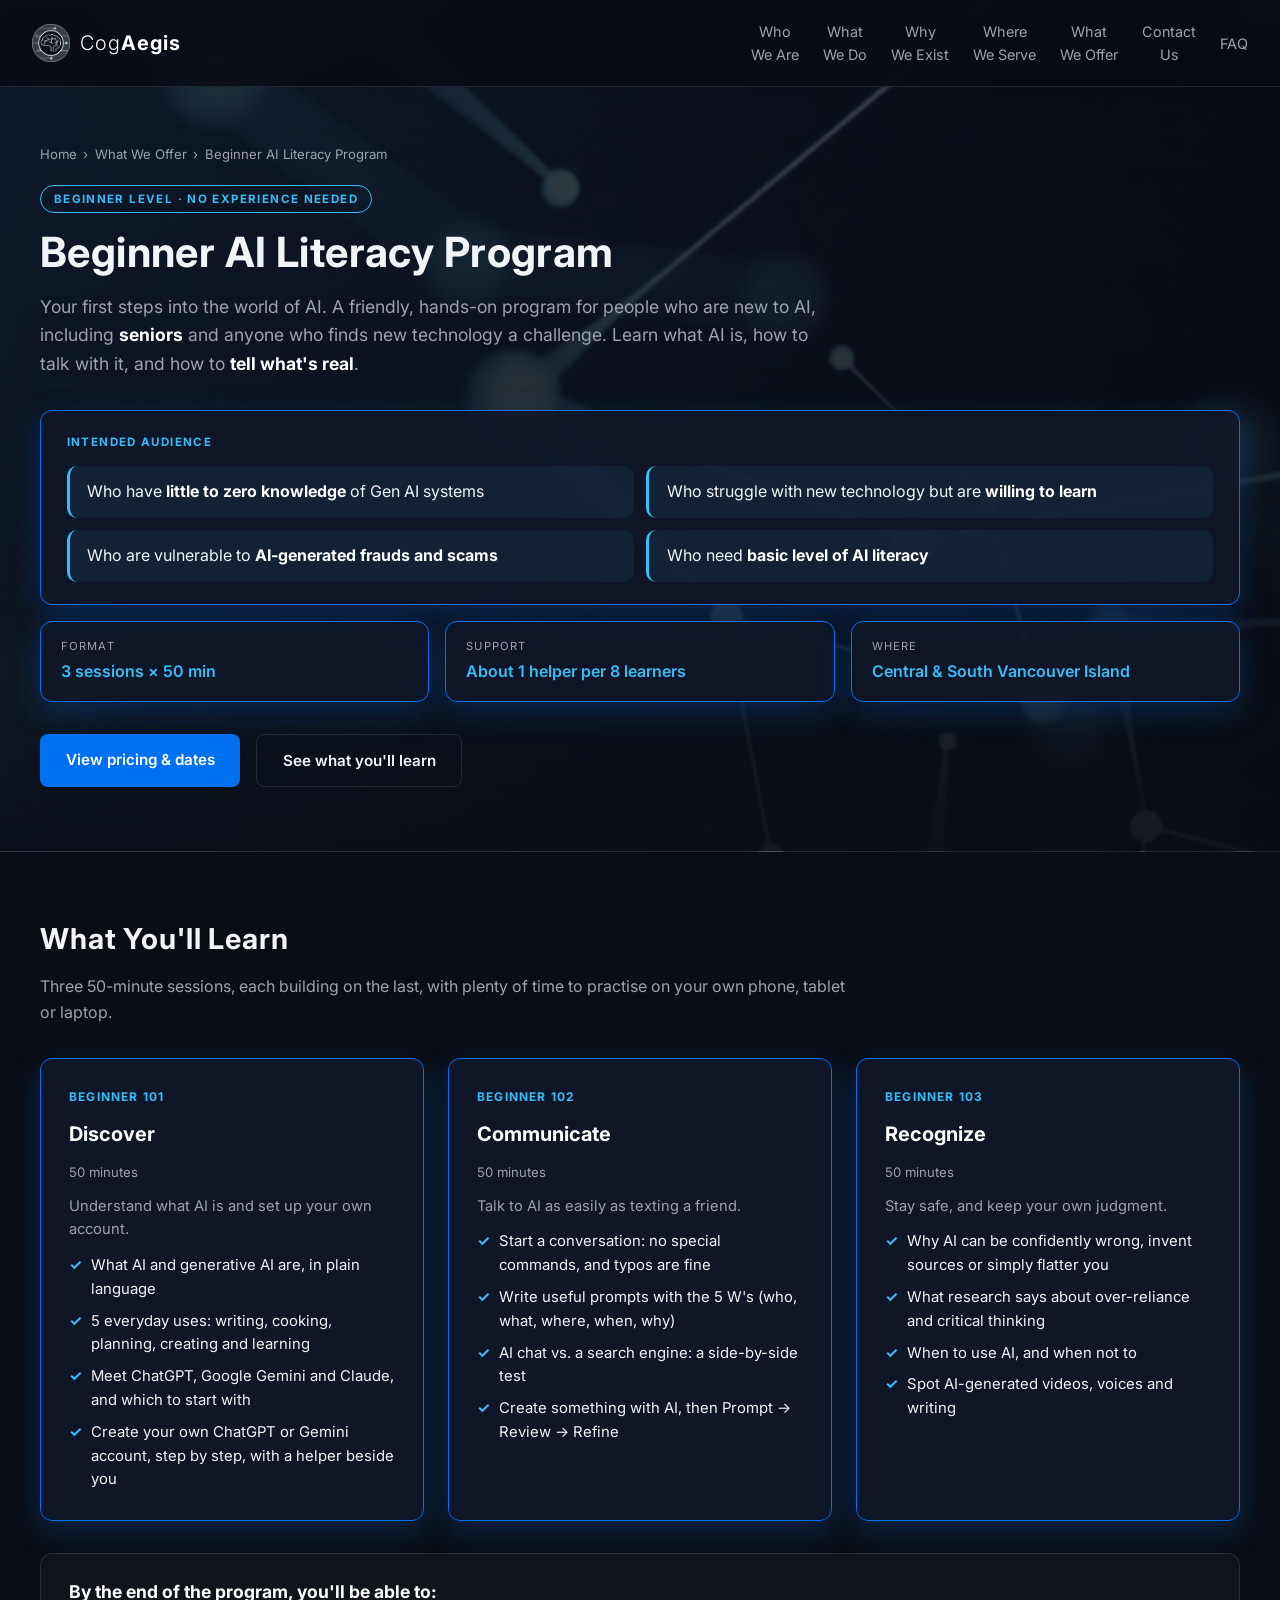
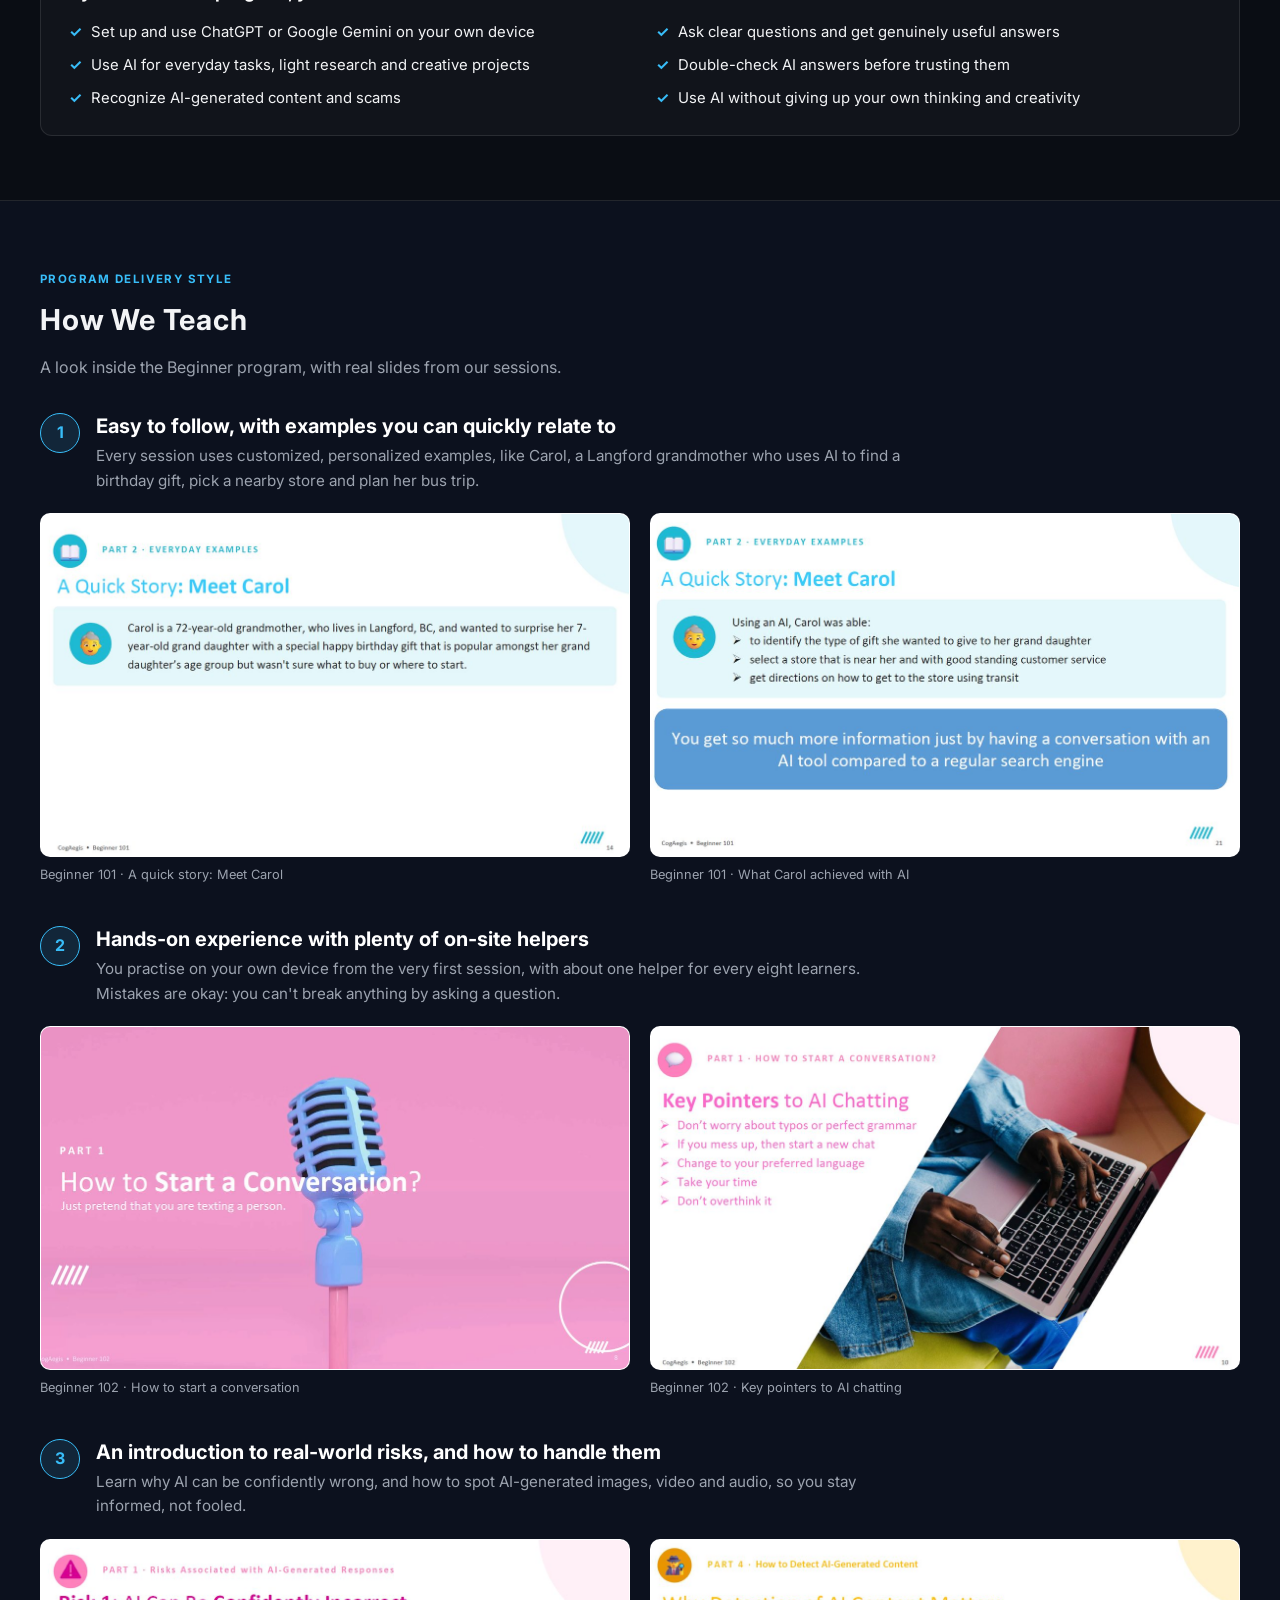
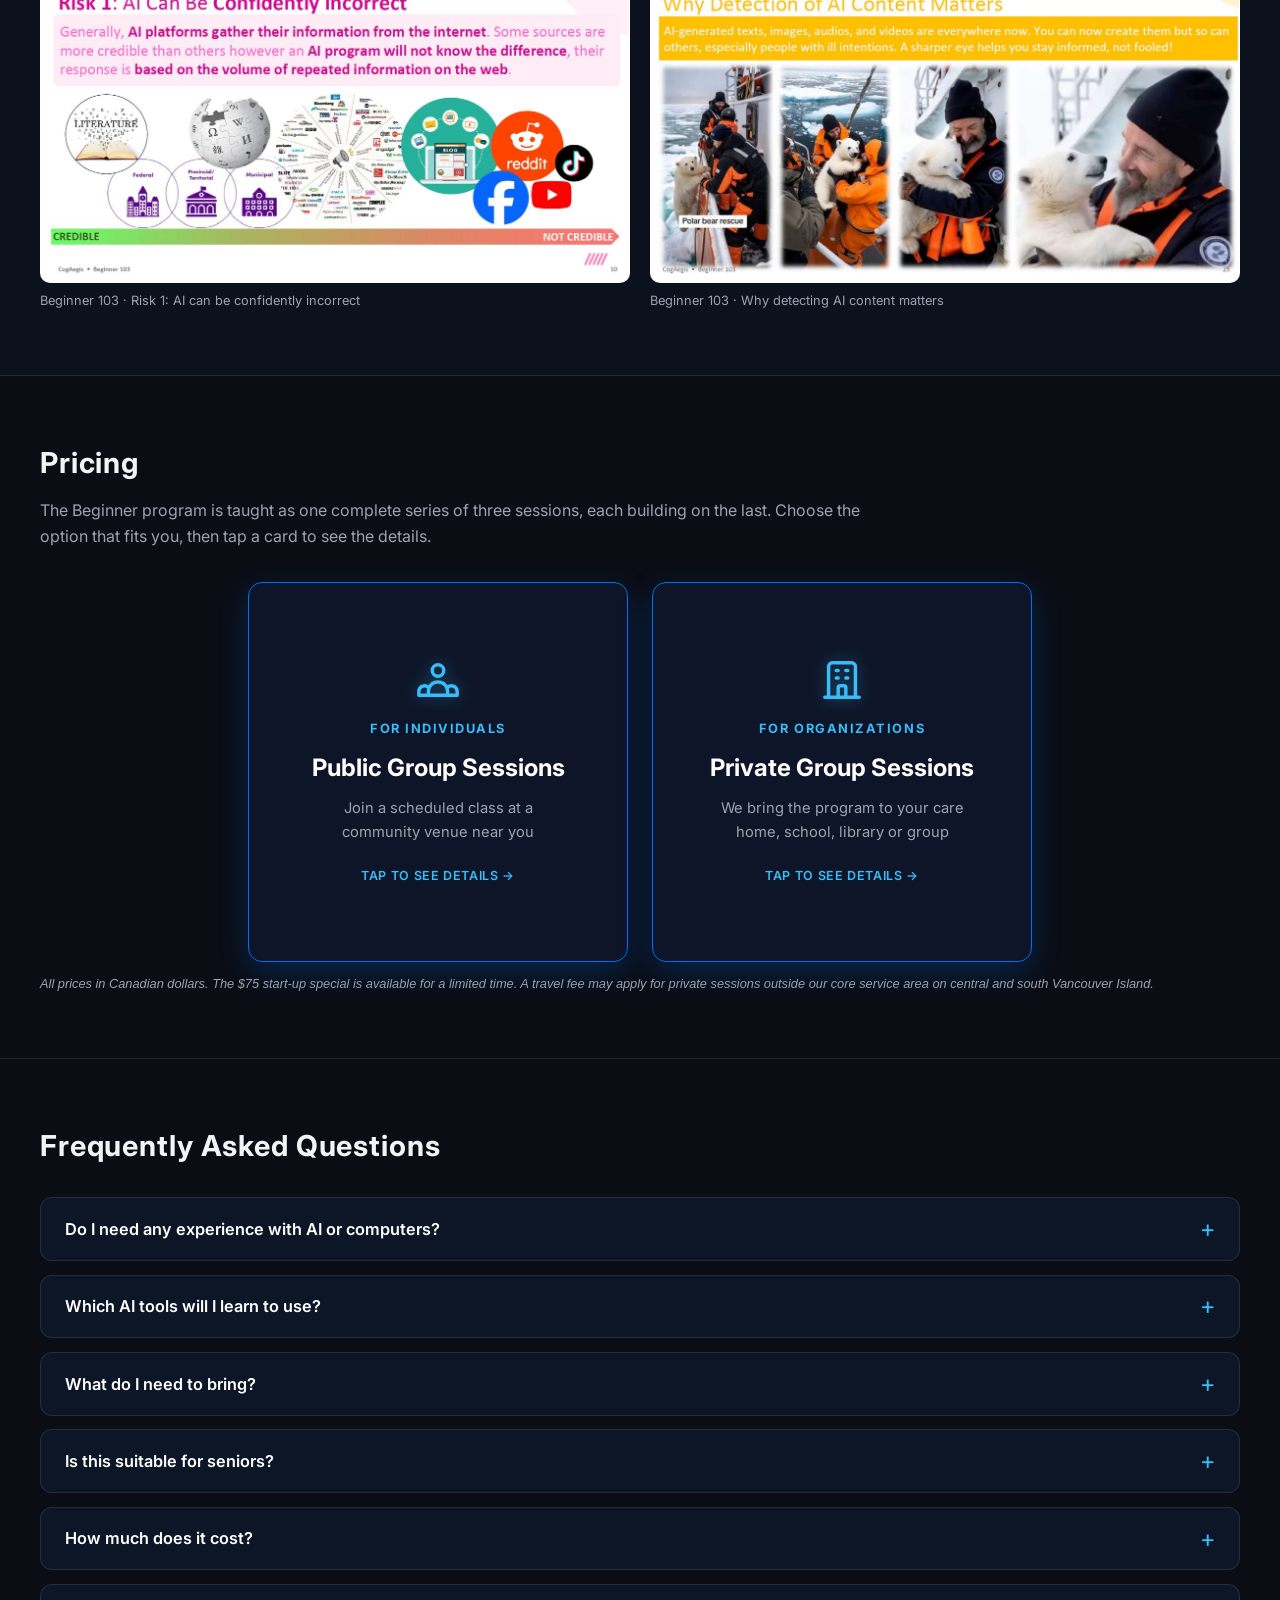
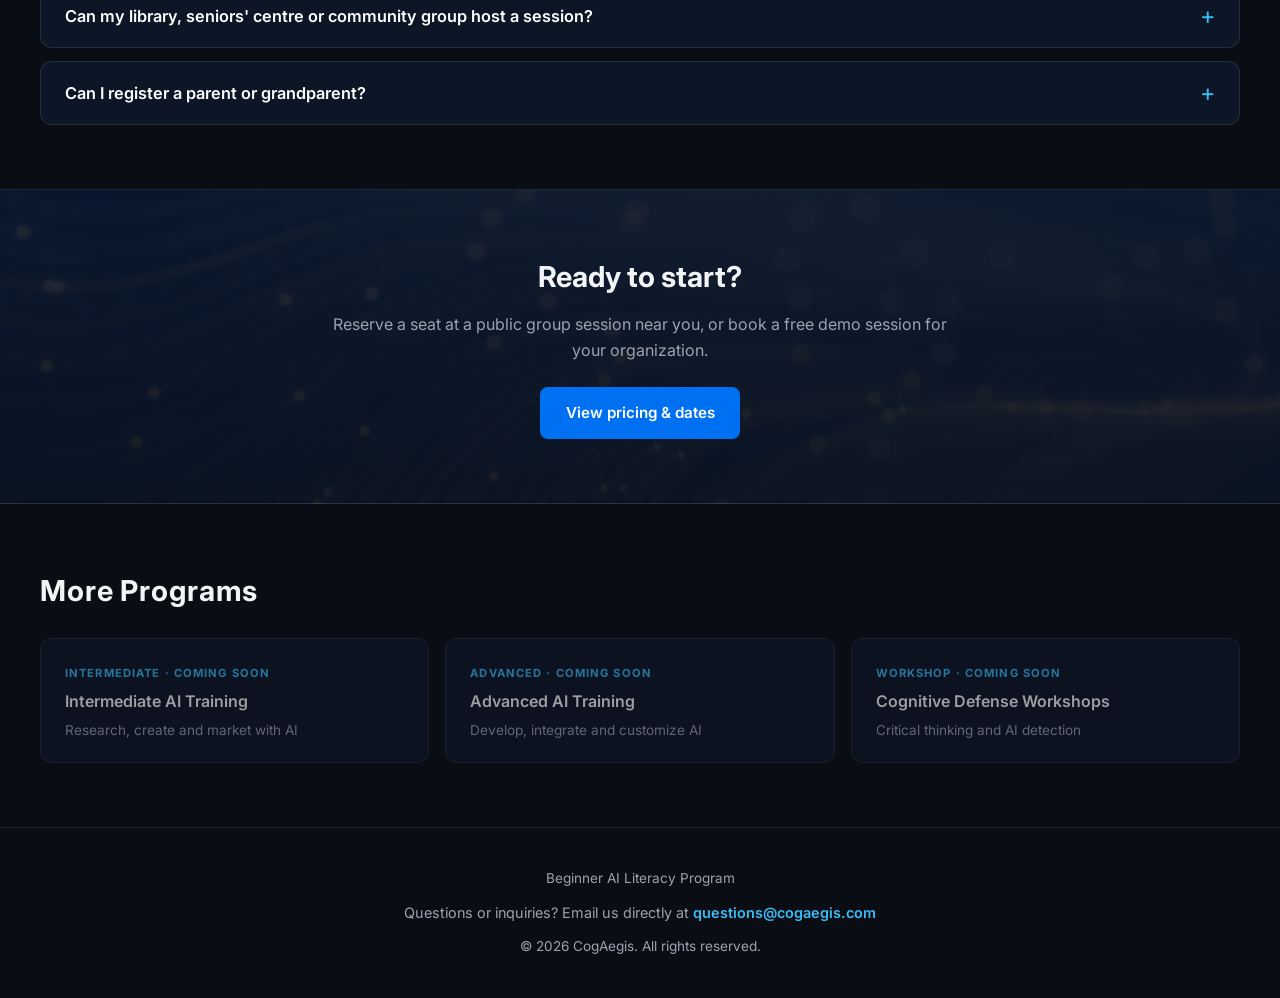
==== commit 1073731b: "Update ai-training-beginners.html" ====
--- a/ai-training-beginners.html
+++ b/ai-training-beginners.html
@@ -187,21 +187,21 @@
         <span class="level-tag">Beginner Level · No Experience Needed</span>
         <h1>Beginner AI Literacy Program</h1>
         <p class="course-lead">Your first steps into the world of AI. A friendly, hands-on program for people who are new to AI, including <strong class="key-phrase">seniors</strong> and anyone who finds new technology a challenge. Learn what AI is, how to talk with it, and how to <strong class="key-phrase">tell what&#39;s real</strong>.</p>
-        <div class="facts facts-3">
-        <div class="fact"><div class="fact-label">Format</div><div class="fact-value">3 sessions × 50 min</div></div>
-        <div class="fact"><div class="fact-label">Support</div><div class="fact-value">About 1 helper per 8 learners</div></div>
-        <div class="fact"><div class="fact-label">Where</div><div class="fact-value">Central &amp; South Vancouver Island</div></div>
-        </div>
+
         <div class="audience-box">
           <h2 class="audience-title">Intended Audience</h2>
-          <p>This program is <strong class="key-phrase">specially designed for seniors, youth, and anyone who isn&#39;t tech-savvy</strong>. No experience with AI is needed. If any of these sound like you, you&#39;re in the right place:</p>
-          <ul class="check-list">
-            <li>You&#39;re a senior who wants to understand and use AI with confidence</li>
-            <li>You&#39;re young and taking your first steps with AI</li>
-            <li>New technology feels challenging, but you&#39;re willing to learn</li>
-            <li>You have little or no experience with AI tools</li>
-            <li>You want to protect yourself from AI-generated scams and fraud</li>
-          </ul>
+          
+          <ul class="audience-list">
+            <li>Who have <strong>little to zero knowledge</strong> of Gen AI systems</li>
+            <li>Who struggle with new technology but are <strong>willing to learn</strong></li>
+            <li>Who are vulnerable to <strong>AI-generated frauds and scams</strong></li>
+            <li>Who need <strong>basic level of AI literacy</strong></li>
+          </ul>
+        </div>
+        <div class="facts facts-3">
+        <div class="fact highlight"><div class="fact-label">Format</div><div class="fact-value">3 sessions × 50 min</div></div>
+        <div class="fact highlight"><div class="fact-label">Support</div><div class="fact-value">About 1 helper per 8 learners</div></div>
+        <div class="fact highlight"><div class="fact-label">Where</div><div class="fact-value">Central &amp; South Vancouver Island</div></div>
         </div>
         <div class="hero-actions">
           <a class="btn btn-primary" href="#pricing">View pricing &amp; dates</a>
@@ -272,7 +272,7 @@
       <div class="container">
         <span class="story-tag">Program Delivery Style</span>
         <h2 style="margin-top:0.4rem;">How We Teach</h2>
-        <p class="section-intro">A look inside the Beginner program, with real slides from our sessions. Select any slide to view it full size.</p>
+        <p class="section-intro">A look inside the Beginner program, with real slides from our sessions.</p>
         <div class="delivery-list">
         <div class="delivery-item">
           <div class="delivery-head">
@@ -284,11 +284,11 @@
           </div>
           <div class="delivery-slides">
             <figure class="slide">
-              <a href="images/beg1-web.jpg" target="_blank" rel="noopener"><img src="images/beg1-web.jpg" alt="Beginner 101 slide introducing Carol, a 72-year-old grandmother in Langford looking for a birthday gift" loading="lazy" width="1200" height="700"></a>
+              <img src="images/beg1-web.jpg" alt="Beginner 101 slide introducing Carol, a 72-year-old grandmother in Langford looking for a birthday gift" loading="lazy" width="1200" height="700">
               <figcaption>Beginner 101 · A quick story: Meet Carol</figcaption>
             </figure>
             <figure class="slide">
-              <a href="images/beg2-web.jpg" target="_blank" rel="noopener"><img src="images/beg2-web.jpg" alt="Beginner 101 slide listing how AI helped Carol choose a gift, a store and transit directions" loading="lazy" width="1200" height="700"></a>
+              <img src="images/beg2-web.jpg" alt="Beginner 101 slide listing how AI helped Carol choose a gift, a store and transit directions" loading="lazy" width="1200" height="700">
               <figcaption>Beginner 101 · What Carol achieved with AI</figcaption>
             </figure>
           </div>
@@ -303,11 +303,11 @@
           </div>
           <div class="delivery-slides">
             <figure class="slide">
-              <a href="images/beg3-web.jpg" target="_blank" rel="noopener"><img src="images/beg3-web.jpg" alt="Beginner 102 slide: How to start a conversation, just pretend you are texting a person" loading="lazy" width="1200" height="700"></a>
+              <img src="images/beg3-web.jpg" alt="Beginner 102 slide: How to start a conversation, just pretend you are texting a person" loading="lazy" width="1200" height="700">
               <figcaption>Beginner 102 · How to start a conversation</figcaption>
             </figure>
             <figure class="slide">
-              <a href="images/beg4-web.jpg" target="_blank" rel="noopener"><img src="images/beg4-web.jpg" alt="Beginner 102 slide with key pointers to AI chatting, such as not worrying about typos and taking your time" loading="lazy" width="1200" height="700"></a>
+              <img src="images/beg4-web.jpg" alt="Beginner 102 slide with key pointers to AI chatting, such as not worrying about typos and taking your time" loading="lazy" width="1200" height="700">
               <figcaption>Beginner 102 · Key pointers to AI chatting</figcaption>
             </figure>
           </div>
@@ -322,11 +322,11 @@
           </div>
           <div class="delivery-slides">
             <figure class="slide">
-              <a href="images/beg5-web.jpg" target="_blank" rel="noopener"><img src="images/beg5-web.jpg" alt="Beginner 103 slide showing a scale of information sources from credible to not credible" loading="lazy" width="1200" height="700"></a>
+              <img src="images/beg5-web.jpg" alt="Beginner 103 slide showing a scale of information sources from credible to not credible" loading="lazy" width="1200" height="700">
               <figcaption>Beginner 103 · Risk 1: AI can be confidently incorrect</figcaption>
             </figure>
             <figure class="slide">
-              <a href="images/beg6-web.jpg" target="_blank" rel="noopener"><img src="images/beg6-web.jpg" alt="Beginner 103 slide with AI-generated images of a polar bear rescue used as a detection example" loading="lazy" width="1200" height="700"></a>
+              <img src="images/beg6-web.jpg" alt="Beginner 103 slide with AI-generated images of a polar bear rescue used as a detection example" loading="lazy" width="1200" height="700">
               <figcaption>Beginner 103 · Why detecting AI content matters</figcaption>
             </figure>
           </div>
@@ -362,9 +362,9 @@
             <li>Sessions run with at least 10 registrations; if the minimum isn&#39;t met, we postpone and refund you in full</li>
             <li>Registering for a parent or grandparent? You can book on their behalf</li>
           </ul>
+              <span class="price-back-hint">Tap anywhere to close</span>
               <div class="price-actions">
                 <button type="button" class="btn btn-primary" data-open="schedule-dialog">See sessions &amp; reserve</button>
-                <button type="button" class="flip-back">← Back</button>
               </div>
             </div>
           </div>
@@ -391,9 +391,9 @@
             <li>All three sessions can also be delivered in three separate visits or one half-day visit</li>
             <li>Ask about repeat-booking discounts</li>
           </ul>
+              <span class="price-back-hint">Tap anywhere to close</span>
               <div class="price-actions">
                 <button type="button" class="btn btn-primary" data-open="demo-dialog">Book a free demo</button>
-                <button type="button" class="flip-back">← Back</button>
               </div>
             </div>
           </div>
--- a/css/course-pages.css
+++ b/css/course-pages.css
@@ -370,3 +370,91 @@
   .schedule td:last-child { padding-top: 0.6rem; }
   .schedule td:last-child .btn { width: 100%; text-align: center; }
 }
+
+/* ---------- Hero: 3 quick facts + Intended Audience box ---------- */
+.facts.facts-3 { grid-template-columns: repeat(3, 1fr); }
+.audience-box {
+  margin-top: 1rem; padding: 1.4rem 1.6rem; border-radius: 12px;
+  background: rgba(15, 23, 42, 0.9);
+  border: 1px solid var(--theme-highlight-border); box-shadow: var(--theme-highlight-shadow);
+}
+.audience-title { font-size: 0.72rem; font-weight: 700; letter-spacing: 0.12em; text-transform: uppercase; color: var(--accent-cyan); }
+.audience-box p { margin-top: 0.5rem; color: var(--text-muted); font-size: 1rem; }
+.audience-box .check-list { margin-top: 0.9rem; display: grid; grid-template-columns: repeat(2, 1fr); gap: 0.5rem 2rem; }
+
+/* ---------- Pricing: flip cards (square front, expands to details on the back) ---------- */
+.price-flip-grid { grid-template-columns: repeat(2, minmax(0, 380px)); justify-content: center; align-items: start; }
+.price-flip {
+  perspective: 1400px;
+  aspect-ratio: 1 / 1;                 /* square until flipped */
+  transition: height 0.5s ease;
+}
+.price-flip-inner {
+  position: relative; width: 100%; height: 100%;
+  transition: transform 0.8s cubic-bezier(0.175, 0.885, 0.32, 1.275);
+  transform-style: preserve-3d;
+}
+.price-flip.is-flipped .price-flip-inner { transform: rotateY(180deg); }
+.price-face {
+  position: absolute; inset: 0; border-radius: 14px;
+  -webkit-backface-visibility: hidden; backface-visibility: hidden;
+}
+.price-front {
+  display: flex; flex-direction: column; align-items: center; justify-content: center; gap: 0.6rem;
+  text-align: center; cursor: pointer; font: inherit; color: inherit; padding: 1.5rem;
+  background: rgba(15, 23, 42, 0.94); border: 1px solid var(--theme-highlight-border);
+  box-shadow: var(--theme-highlight-shadow); transition: transform 0.25s, box-shadow 0.25s;
+}
+.price-front:hover { box-shadow: 0 14px 40px rgba(0, 112, 243, 0.4); }
+.price-icon { width: 46px; height: 46px; color: var(--accent-cyan); filter: drop-shadow(0 0 8px rgba(56, 189, 248, 0.4)); margin-bottom: 0.4rem; }
+.price-front .price-audience { font-size: 0.8rem; }
+.price-front-title { font-size: 1.5rem; font-weight: 700; color: #fff; }
+.price-front-sub { font-size: 0.92rem; color: var(--text-muted); max-width: 260px; }
+.price-front-hint { margin-top: 0.75rem; font-size: 0.78rem; font-weight: 600; letter-spacing: 0.05em; color: var(--accent-cyan); text-transform: uppercase; }
+.price-back {
+  transform: rotateY(180deg);
+  display: flex; flex-direction: column; gap: 1rem; padding: 1.75rem;
+  background: rgba(15, 23, 42, 0.97); border: 1px solid var(--theme-highlight-border);
+  box-shadow: var(--theme-highlight-shadow); overflow: hidden;
+}
+.price-back h3 { font-size: 1.2rem; color: #fff; margin-top: -0.5rem; }
+.price-back .check-list li { font-size: 0.88rem; color: var(--text-muted); }
+.price-actions { display: flex; flex-wrap: wrap; align-items: center; gap: 0.75rem 1.25rem; margin-top: auto; }
+.flip-back { background: none; border: none; color: var(--text-muted); font: inherit; font-size: 0.88rem; cursor: pointer; }
+.flip-back:hover { color: #fff; }
+
+@media (max-width: 900px) {
+  .facts.facts-3 { grid-template-columns: 1fr 1fr 1fr; }
+  .audience-box .check-list { grid-template-columns: 1fr; }
+  .price-flip-grid { grid-template-columns: minmax(0, 380px); }
+}
+@media (max-width: 600px) {
+  .facts.facts-3 { grid-template-columns: 1fr; }
+  .audience-box { padding: 1.2rem; }
+  .price-back { padding: 1.35rem; }
+}
+/* Long price values sit under their label instead of squeezing it */
+.price-list li.stacked { flex-direction: column; align-items: flex-start; gap: 0.2rem; }
+
+/* ---------- Intended Audience (above the quick facts) ---------- */
+.course-hero .audience-box { margin-top: 2rem; }
+.course-hero .audience-box + .facts { margin-top: 1rem; }
+.audience-list { list-style: none; margin-top: 0.9rem; display: grid; grid-template-columns: repeat(2, 1fr); gap: 0.75rem; }
+.audience-list li {
+  padding: 0.9rem 1.1rem; border-radius: 10px; font-size: 1rem; line-height: 1.45;
+  color: var(--text-main); background: rgba(56, 189, 248, 0.07);
+  border-left: 3px solid var(--accent-cyan);
+}
+.audience-list li strong { color: #fff; }
+
+/* Slides are plain images now (no link) */
+.slide img { border-radius: 10px; border: 1px solid var(--border-color); }
+
+/* Pricing back: small close hint */
+.price-back { cursor: pointer; }
+.price-back-hint { font-size: 0.75rem; color: var(--text-muted); letter-spacing: 0.05em; text-transform: uppercase; }
+
+@media (max-width: 600px) {
+  .audience-list { grid-template-columns: 1fr; }
+  .audience-list li { font-size: 0.95rem; }
+}
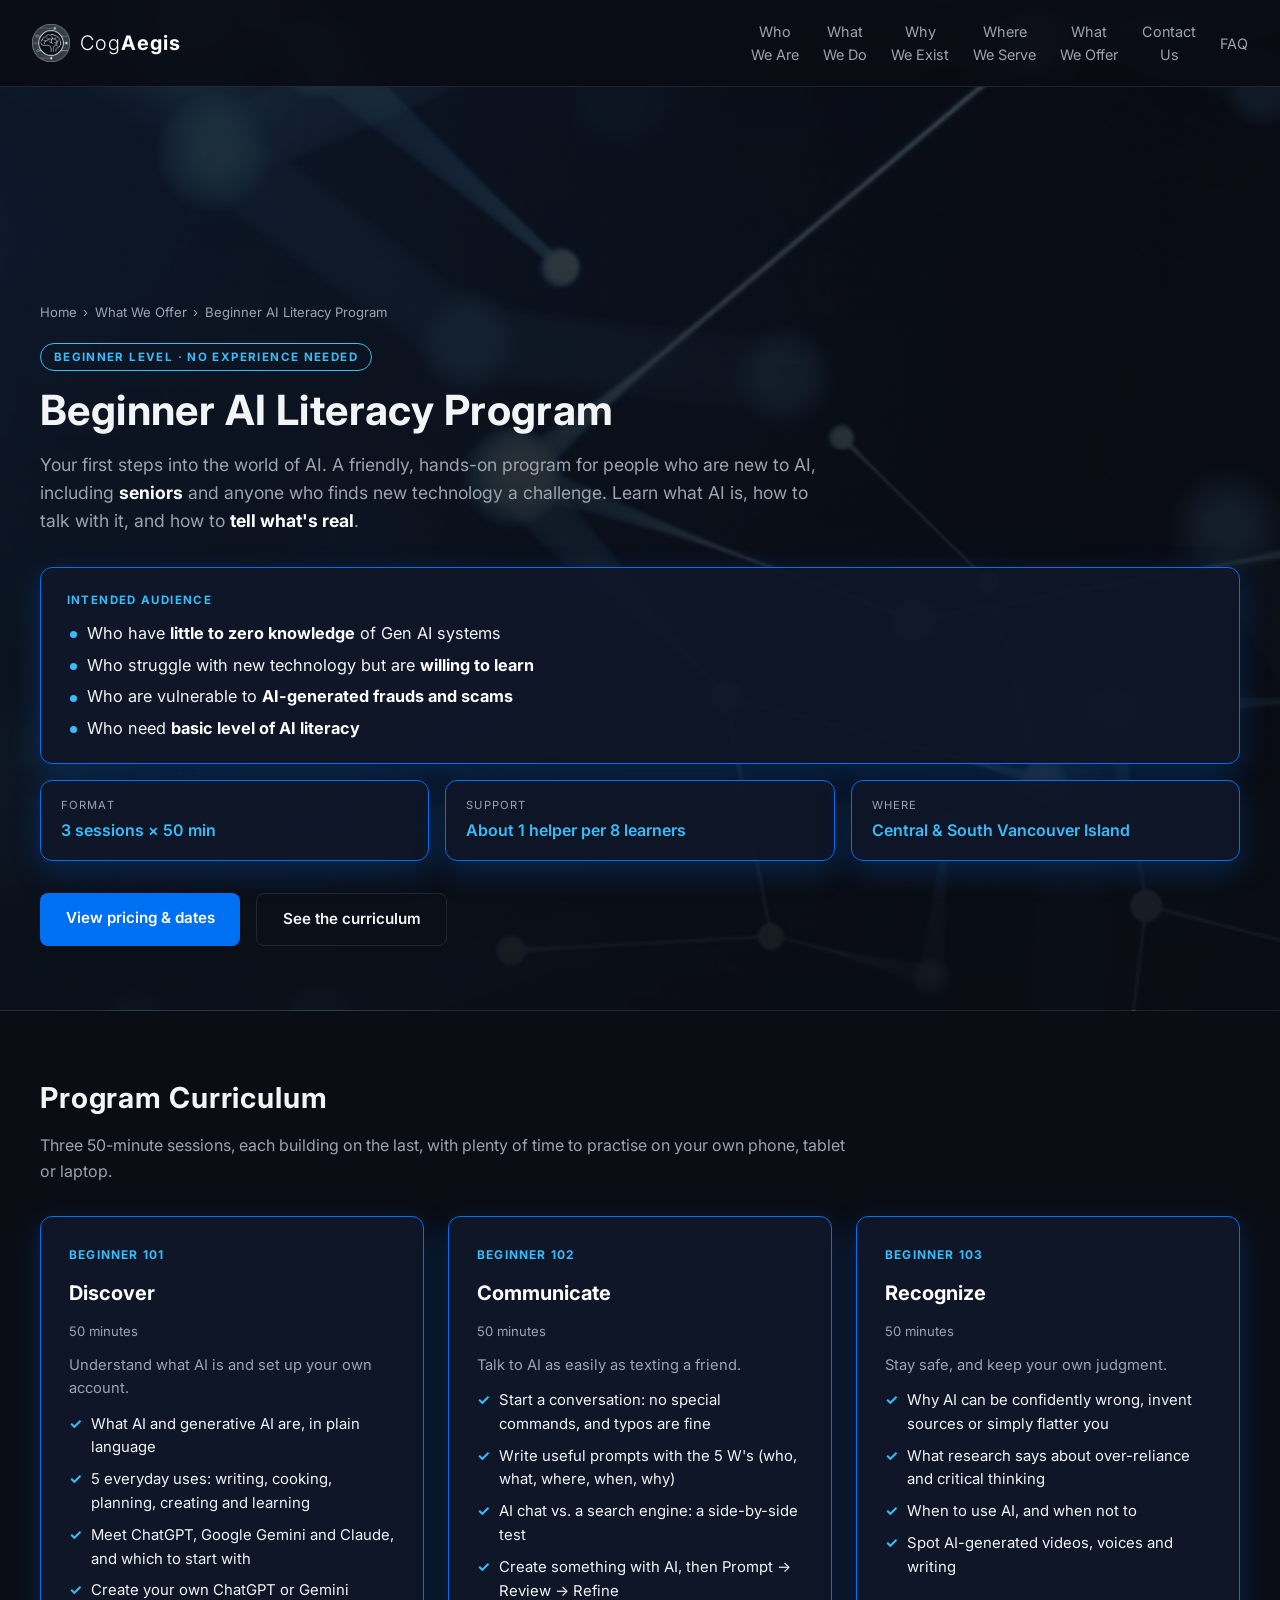
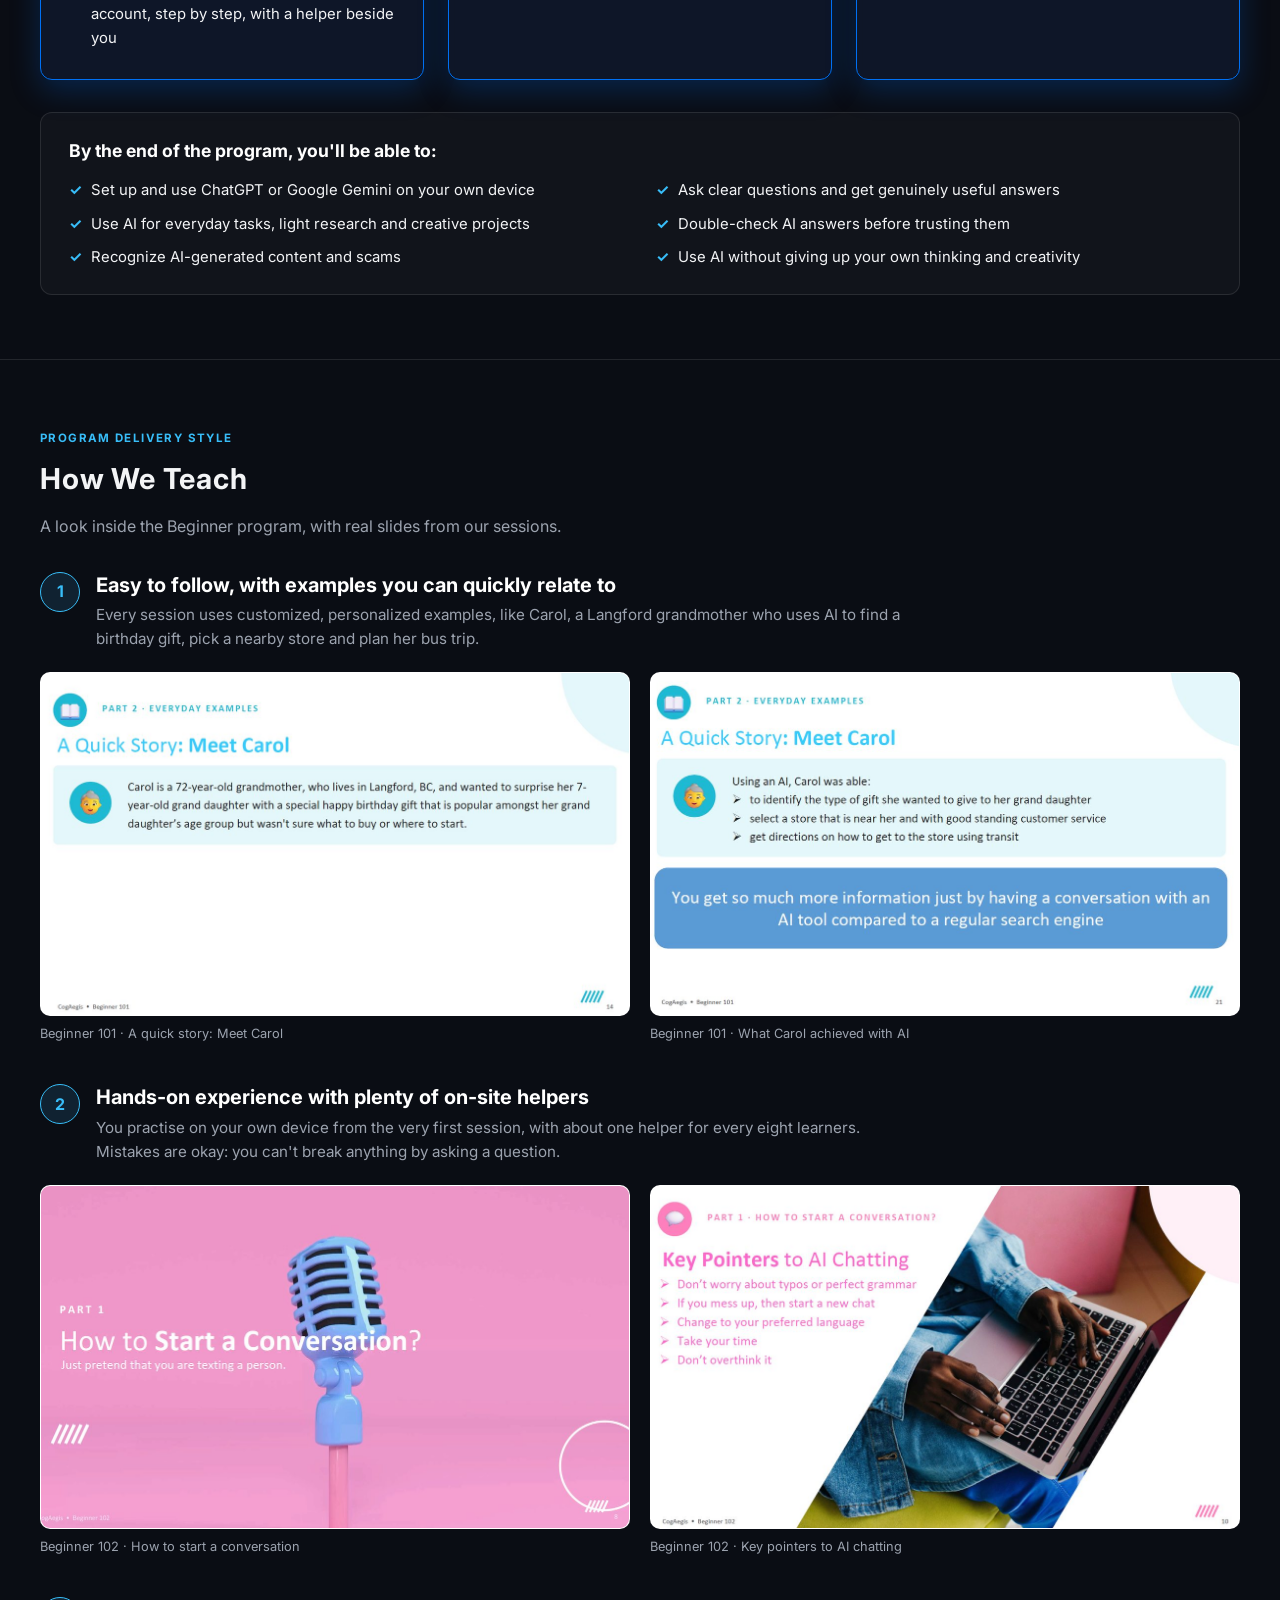
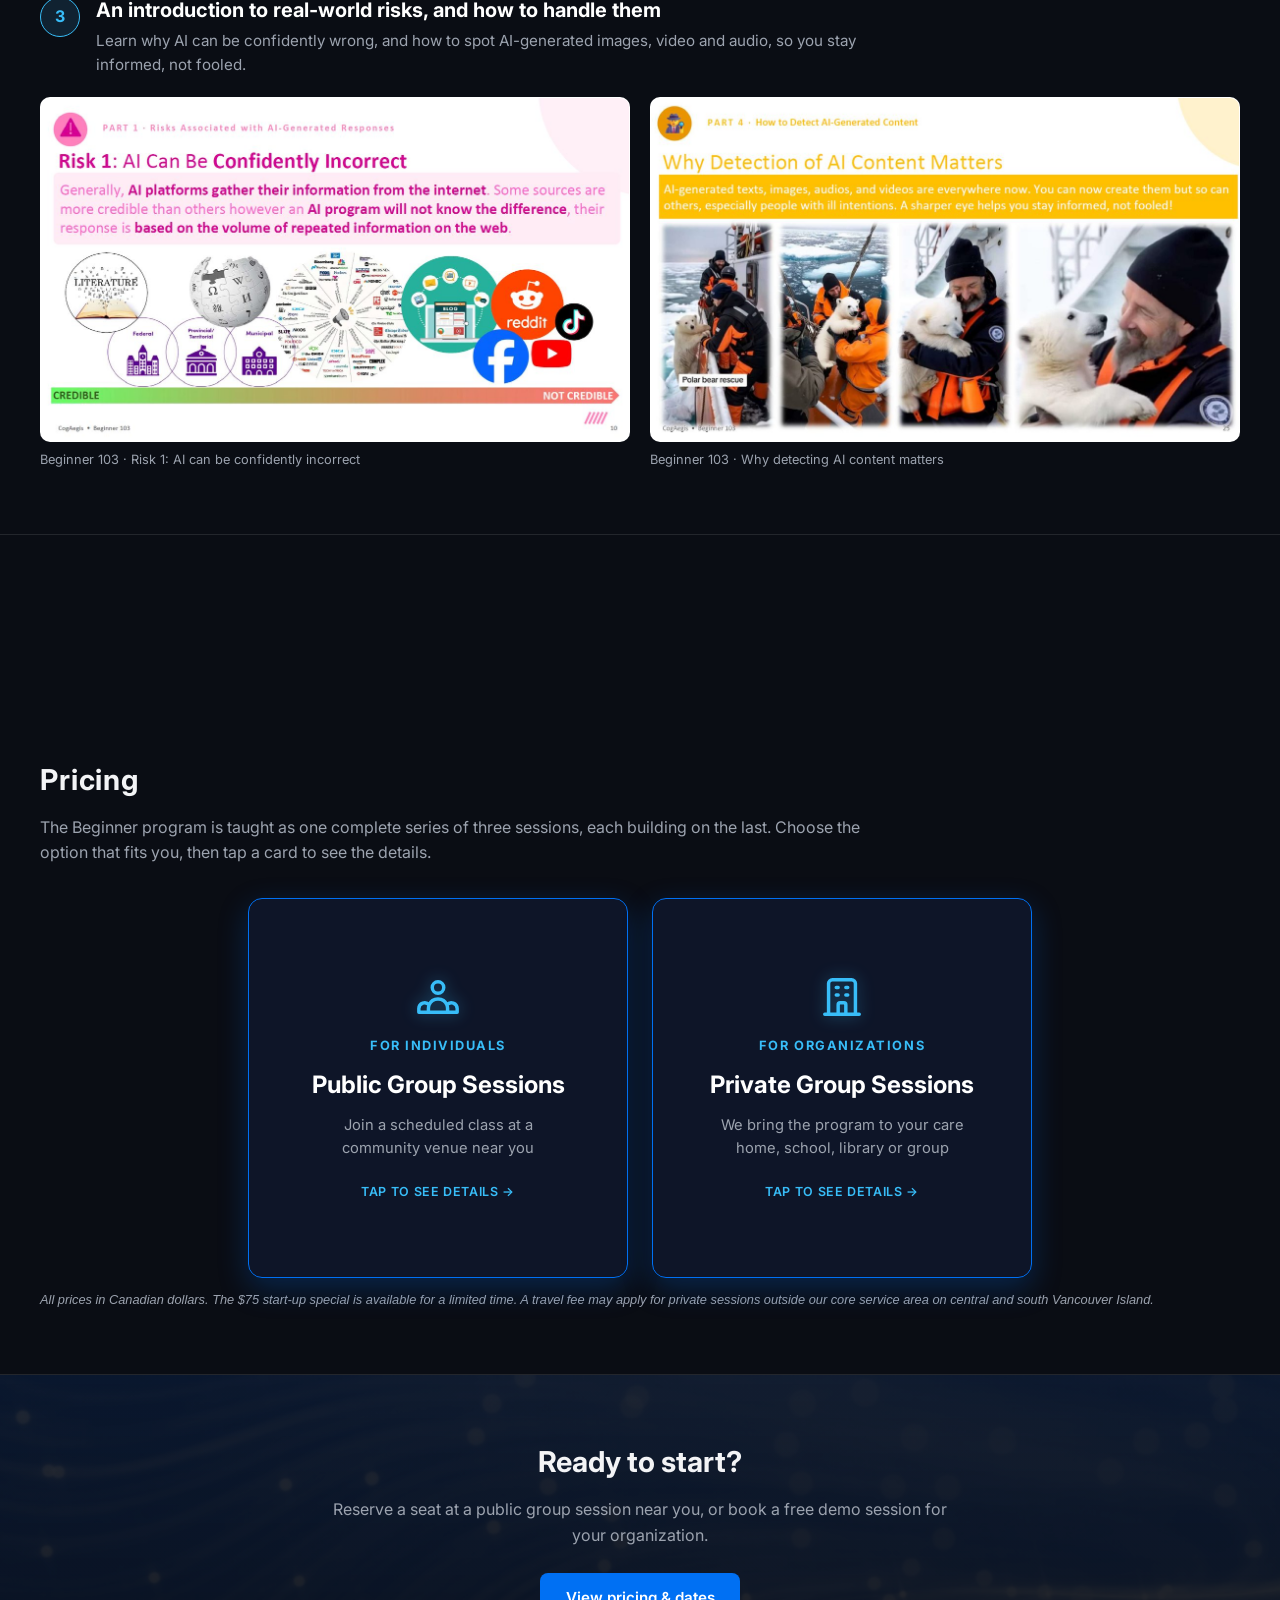
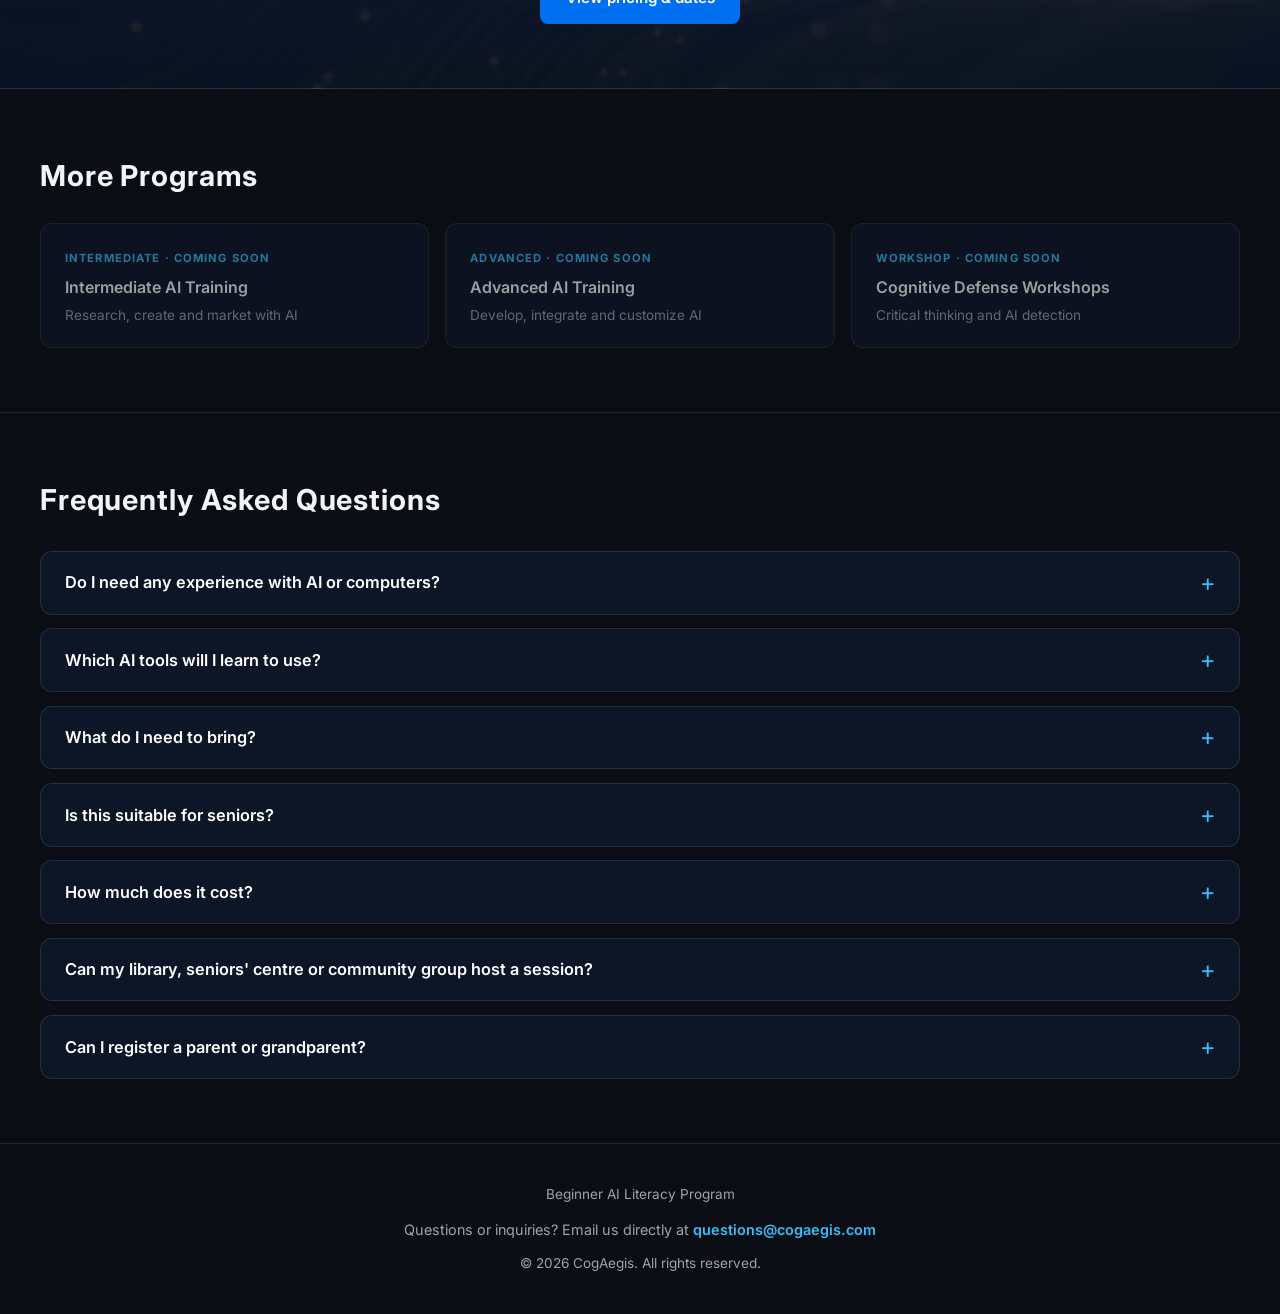
==== commit 9e27f357: "Update ai-training-beginners.html" ====
--- a/ai-training-beginners.html
+++ b/ai-training-beginners.html
@@ -181,7 +181,13 @@
 
   <main>
     <!-- Page hero -->
-    <section class="course-hero">
+    <section class="course-hero has-video-bg">
+      <div class="section-bg" aria-hidden="true">
+        <video class="bg-video video-tint" autoplay muted loop playsinline preload="metadata" poster="images/background6-poster.jpg">
+          <source src="images/background6-web.mp4" type="video/mp4">
+        </video>
+        <div class="bg-overlay overlay-hero"></div>
+      </div>
       <div class="container">
         <nav class="breadcrumb" aria-label="Breadcrumb"><a href="index.html">Home</a><span>›</span><a href="index.html#offer">What We Offer</a><span>›</span>Beginner AI Literacy Program</nav>
         <span class="level-tag">Beginner Level · No Experience Needed</span>
@@ -205,15 +211,15 @@
         </div>
         <div class="hero-actions">
           <a class="btn btn-primary" href="#pricing">View pricing &amp; dates</a>
-          <a class="btn btn-ghost" href="#curriculum">See what you'll learn</a>
+          <a class="btn btn-ghost" href="#curriculum">See the curriculum</a>
         </div>
       </div>
     </section>
 
     <!-- Curriculum -->
-    <section id="curriculum" class="course-section">
-      <div class="container">
-        <h2>What You&#39;ll Learn</h2>
+    <section id="curriculum" class="course-section bg-backdrop3">
+      <div class="container">
+        <h2>Program Curriculum</h2>
         <p class="section-intro">Three 50-minute sessions, each building on the last, with plenty of time to practise on your own phone, tablet or laptop.</p>
         <div class="session-grid">
         <article class="session-card">
@@ -268,7 +274,7 @@
     </section>
 
     <!-- Program delivery style -->
-    <section class="course-section alt">
+    <section class="course-section bg-darkblue">
       <div class="container">
         <span class="story-tag">Program Delivery Style</span>
         <h2 style="margin-top:0.4rem;">How We Teach</h2>
@@ -335,7 +341,13 @@
       </div>
     </section>
     <!-- Pricing -->
-    <section id="pricing" class="course-section">
+    <section id="pricing" class="course-section has-video-bg">
+      <div class="section-bg" aria-hidden="true">
+        <video class="bg-video video-tint video-invert" autoplay muted loop playsinline preload="metadata" poster="images/background5-poster.jpg">
+          <source src="images/background5-web.mp4" type="video/mp4">
+        </video>
+        <div class="bg-overlay "></div>
+      </div>
       <div class="container">
         <h2>Pricing</h2>
         <p class="section-intro">The Beginner program is taught as one complete series of three sessions, each building on the last. Choose the option that fits you, then tap a card to see the details.</p>
@@ -405,43 +417,6 @@
 
 
 
-    <!-- Page FAQ -->
-    <section class="course-section">
-      <div class="container">
-        <h2>Frequently Asked Questions</h2>
-        <div class="faq-list">
-        <details class="faq-item">
-          <summary><h3>Do I need any experience with AI or computers?</h3></summary>
-          <p>No. The Beginner program is designed for people with little or no experience. If you can use a smartphone, tablet or laptop, you can take part, and there is about one helper for every eight learners.</p>
-        </details>
-        <details class="faq-item">
-          <summary><h3>Which AI tools will I learn to use?</h3></summary>
-          <p>We introduce <strong>ChatGPT</strong>, <strong>Google Gemini</strong> and <strong>Claude</strong>, and help you create your own ChatGPT or Gemini account in Beginner 101. Everything in Beginner 102 works the same way in either one.</p>
-        </details>
-        <details class="faq-item">
-          <summary><h3>What do I need to bring?</h3></summary>
-          <p>Bring one device: a smartphone, tablet or laptop. You&#39;ll also need one of the following to sign in to AI tools: an email address (Gmail preferred), a Facebook account, or a mobile phone number.</p>
-        </details>
-        <details class="faq-item">
-          <summary><h3>Is this suitable for seniors?</h3></summary>
-          <p>Yes. Many participants are seniors or people who find new technology challenging. Sessions go at a comfortable pace with everyday examples, and Beginner 103 focuses on spotting AI-generated content and scams.</p>
-        </details>
-        <details class="faq-item">
-          <summary><h3>How much does it cost?</h3></summary>
-          <p>Public group sessions cost $75 per person for the full three-session series, a limited-time start-up special (regular price $99). For private group sessions, contact us for group rates; groups range from 8 to 40 people, and new partners receive one free Beginner 101 demo session.</p>
-        </details>
-        <details class="faq-item">
-          <summary><h3>Can my library, seniors&#39; centre or community group host a session?</h3></summary>
-          <p>Yes. The program is designed to run at community venues with seats, washrooms, electricity and Wi-Fi. New organization partners receive one free Beginner 101 demo session.</p>
-        </details>
-        <details class="faq-item">
-          <summary><h3>Can I register a parent or grandparent?</h3></summary>
-          <p>Yes. You can register on someone else&#39;s behalf. When you reserve a seat, enter their name and your email address, and we&#39;ll send the details to you.</p>
-        </details>
-        </div>
-      </div>
-    </section>
-
     <!-- Call to action -->
     <section class="cta-band">
       <div class="container">
@@ -459,6 +434,42 @@
         <div class="program-link coming-soon"><span class="pl-level">Intermediate · Coming soon</span><span class="pl-title">Intermediate AI Training</span><span class="pl-desc">Research, create and market with AI</span></div>
         <div class="program-link coming-soon"><span class="pl-level">Advanced · Coming soon</span><span class="pl-title">Advanced AI Training</span><span class="pl-desc">Develop, integrate and customize AI</span></div>
         <div class="program-link coming-soon"><span class="pl-level">Workshop · Coming soon</span><span class="pl-title">Cognitive Defense Workshops</span><span class="pl-desc">Critical thinking and AI detection</span></div>
+        </div>
+      </div>
+    </section>
+    <!-- Page FAQ -->
+    <section class="course-section">
+      <div class="container">
+        <h2>Frequently Asked Questions</h2>
+        <div class="faq-list">
+        <details class="faq-item">
+          <summary><h3>Do I need any experience with AI or computers?</h3></summary>
+          <p>No. The Beginner program is designed for people with little or no experience. If you can use a smartphone, tablet or laptop, you can take part, and there is about one helper for every eight learners.</p>
+        </details>
+        <details class="faq-item">
+          <summary><h3>Which AI tools will I learn to use?</h3></summary>
+          <p>We introduce <strong>ChatGPT</strong>, <strong>Google Gemini</strong> and <strong>Claude</strong>, and help you create your own ChatGPT or Gemini account in Beginner 101. Everything in Beginner 102 works the same way in either one.</p>
+        </details>
+        <details class="faq-item">
+          <summary><h3>What do I need to bring?</h3></summary>
+          <p>Bring one device: a smartphone, tablet or laptop. You&#39;ll also need one of the following to sign in to AI tools: an email address (Gmail preferred), a Facebook account, or a mobile phone number.</p>
+        </details>
+        <details class="faq-item">
+          <summary><h3>Is this suitable for seniors?</h3></summary>
+          <p>Yes. Many participants are seniors or people who find new technology challenging. Sessions go at a comfortable pace with everyday examples, and Beginner 103 focuses on spotting AI-generated content and scams.</p>
+        </details>
+        <details class="faq-item">
+          <summary><h3>How much does it cost?</h3></summary>
+          <p>Public group sessions cost $75 per person for the full three-session series, a limited-time start-up special (regular price $99). For private group sessions, contact us for group rates; groups range from 8 to 40 people, and new partners receive one free Beginner 101 demo session.</p>
+        </details>
+        <details class="faq-item">
+          <summary><h3>Can my library, seniors&#39; centre or community group host a session?</h3></summary>
+          <p>Yes. The program is designed to run at community venues with seats, washrooms, electricity and Wi-Fi. New organization partners receive one free Beginner 101 demo session.</p>
+        </details>
+        <details class="faq-item">
+          <summary><h3>Can I register a parent or grandparent?</h3></summary>
+          <p>Yes. You can register on someone else&#39;s behalf. When you reserve a seat, enter their name and your email address, and we&#39;ll send the details to you.</p>
+        </details>
         </div>
       </div>
     </section>
--- a/css/course-pages.css
+++ b/css/course-pages.css
@@ -439,11 +439,12 @@
 /* ---------- Intended Audience (above the quick facts) ---------- */
 .course-hero .audience-box { margin-top: 2rem; }
 .course-hero .audience-box + .facts { margin-top: 1rem; }
-.audience-list { list-style: none; margin-top: 0.9rem; display: grid; grid-template-columns: repeat(2, 1fr); gap: 0.75rem; }
-.audience-list li {
-  padding: 0.9rem 1.1rem; border-radius: 10px; font-size: 1rem; line-height: 1.45;
-  color: var(--text-main); background: rgba(56, 189, 248, 0.07);
-  border-left: 3px solid var(--accent-cyan);
+/* Simple bulleted list */
+.audience-list { list-style: none; margin-top: 0.75rem; display: flex; flex-direction: column; gap: 0.45rem; }
+.audience-list li { position: relative; padding-left: 1.3rem; font-size: 1.02rem; line-height: 1.5; color: var(--text-main); }
+.audience-list li::before {
+  content: ""; position: absolute; left: 0.2rem; top: 0.62em;
+  width: 7px; height: 7px; border-radius: 50%; background: var(--accent-cyan);
 }
 .audience-list li strong { color: #fff; }
 
@@ -455,6 +456,5 @@
 .price-back-hint { font-size: 0.75rem; color: var(--text-muted); letter-spacing: 0.05em; text-transform: uppercase; }
 
 @media (max-width: 600px) {
-  .audience-list { grid-template-columns: 1fr; }
   .audience-list li { font-size: 0.95rem; }
 }
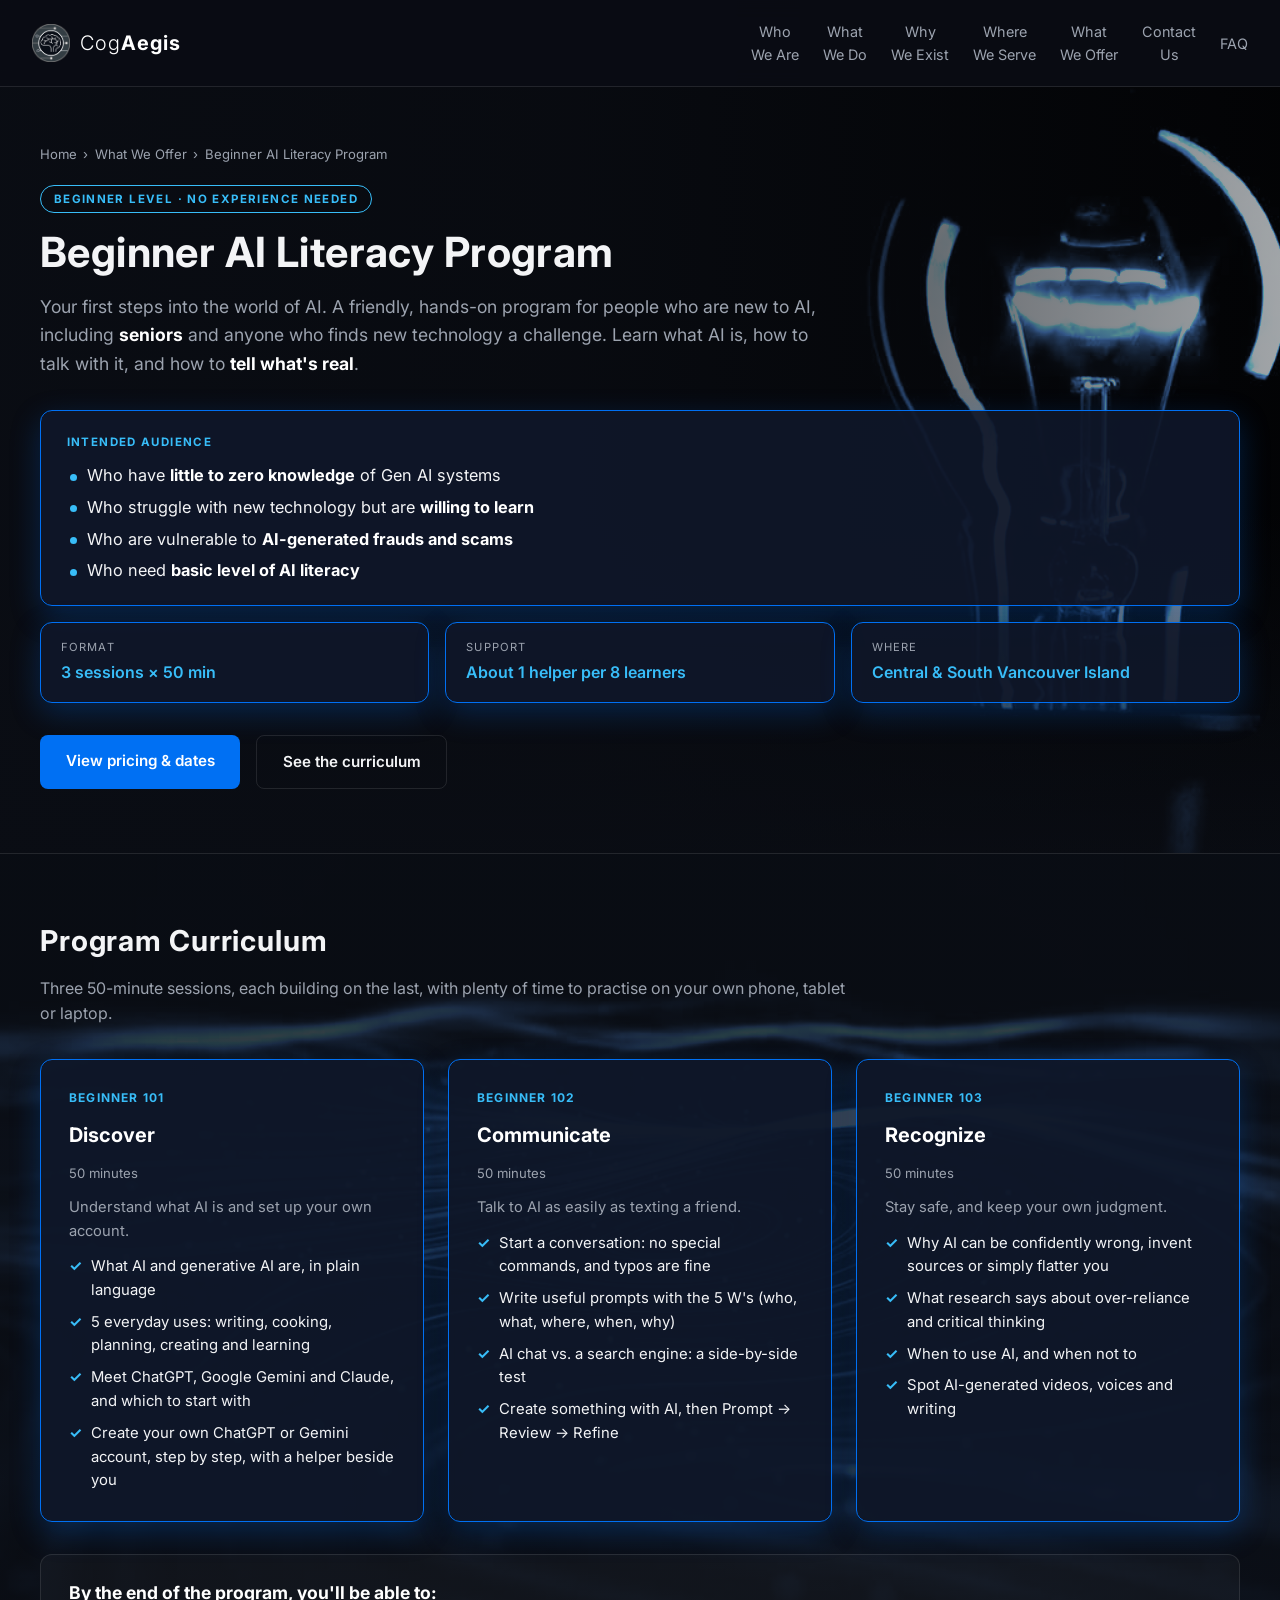
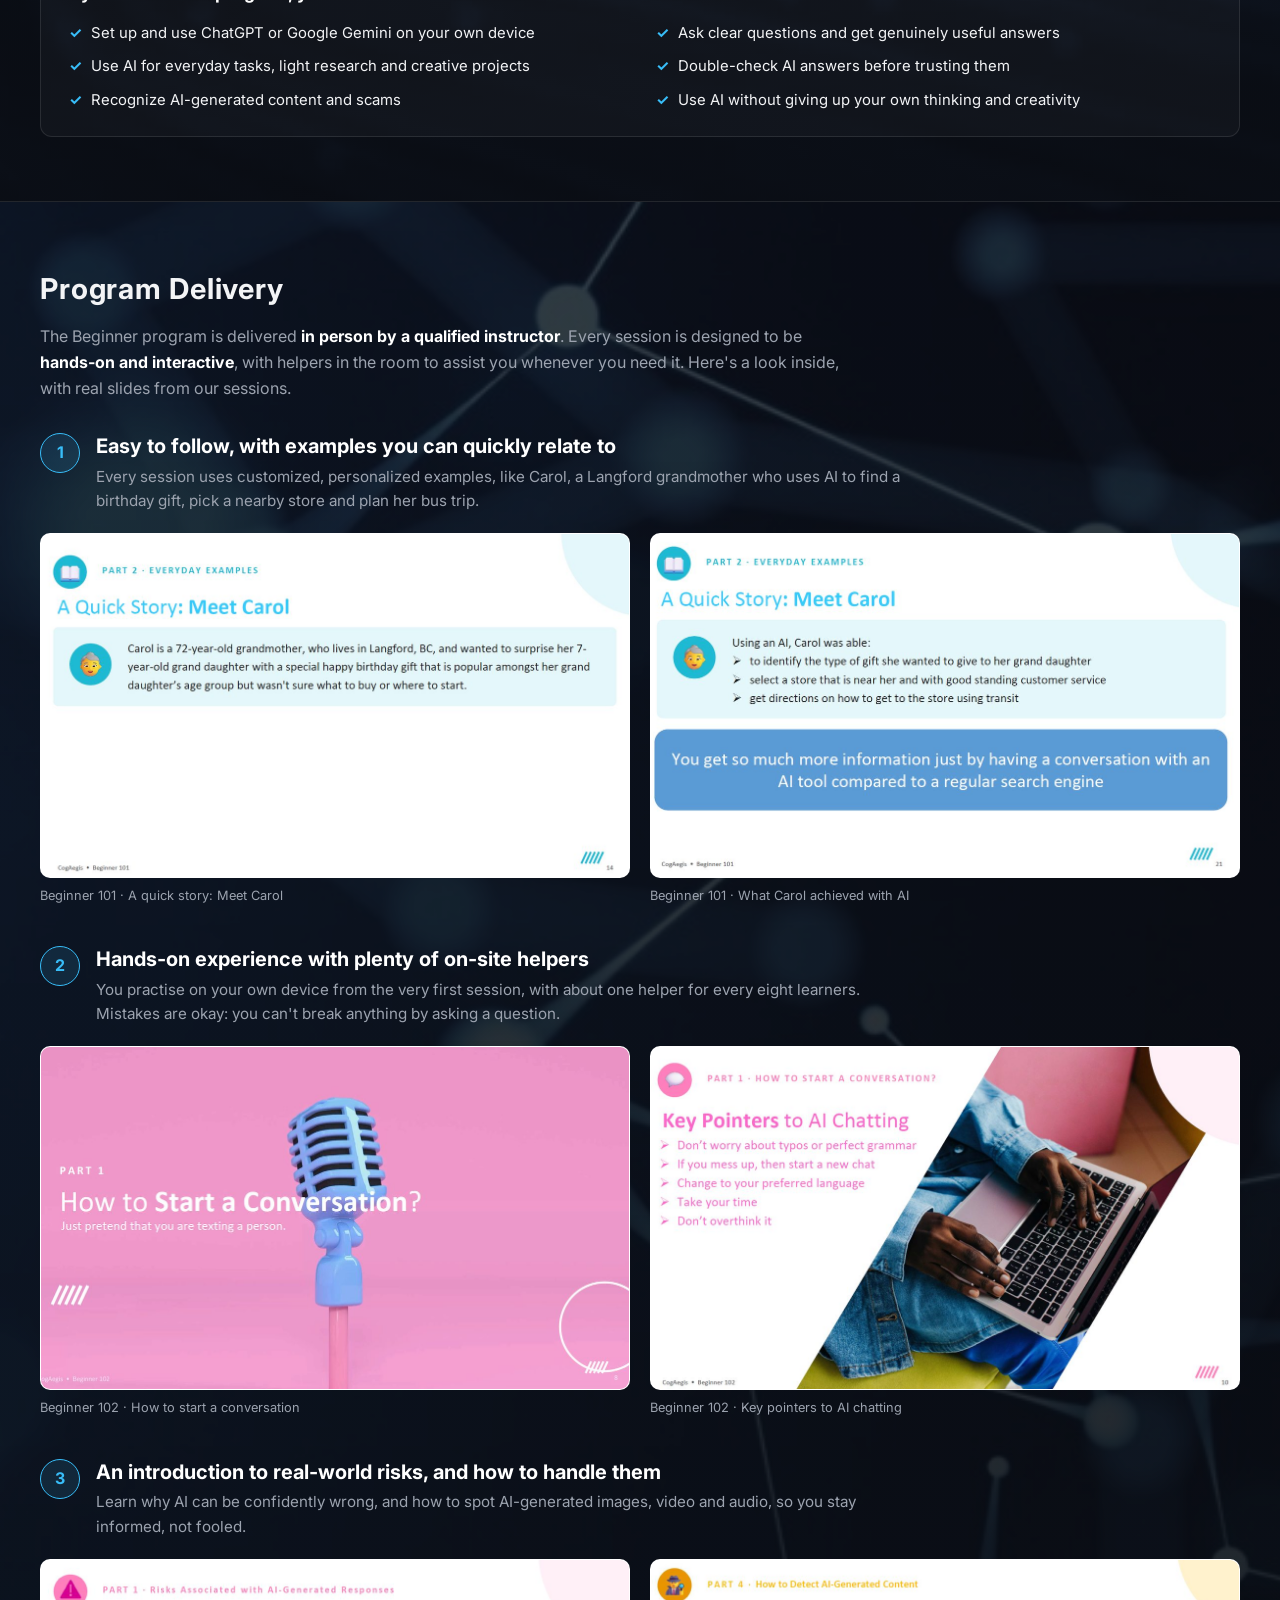
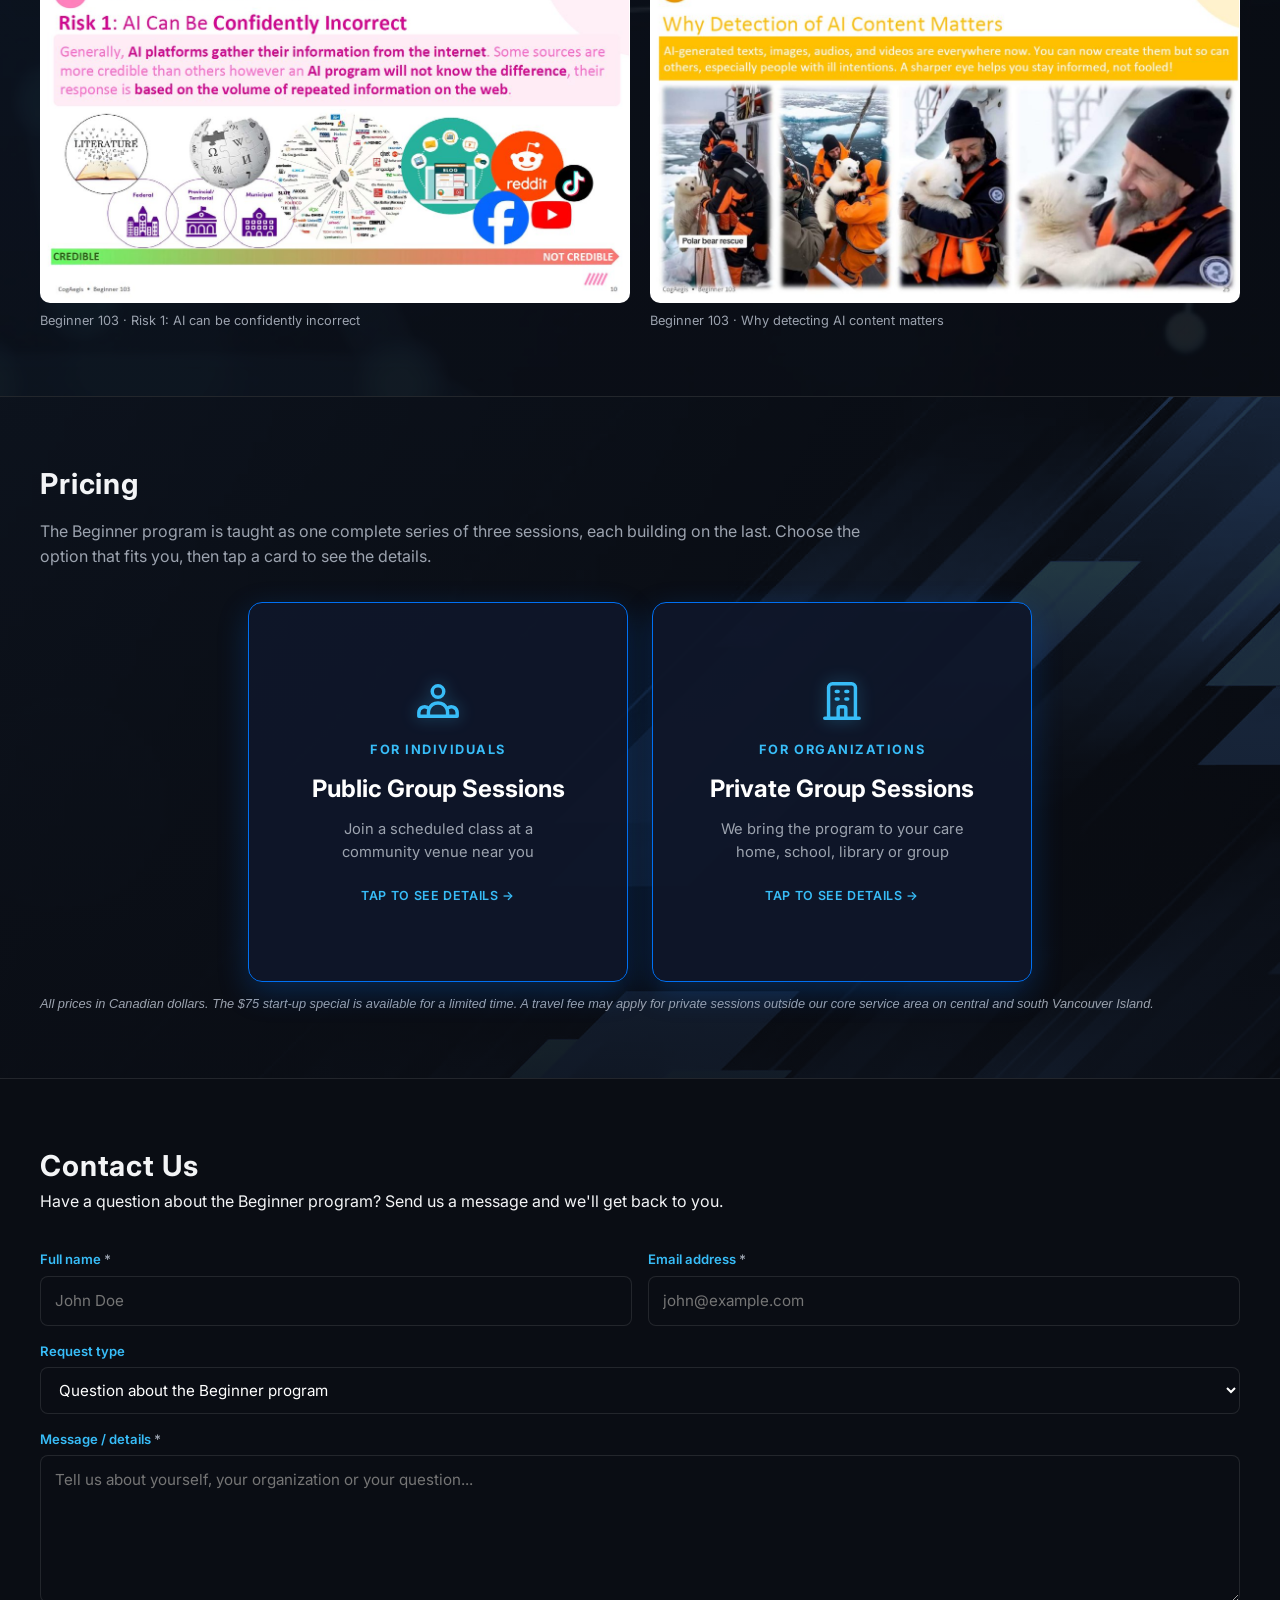
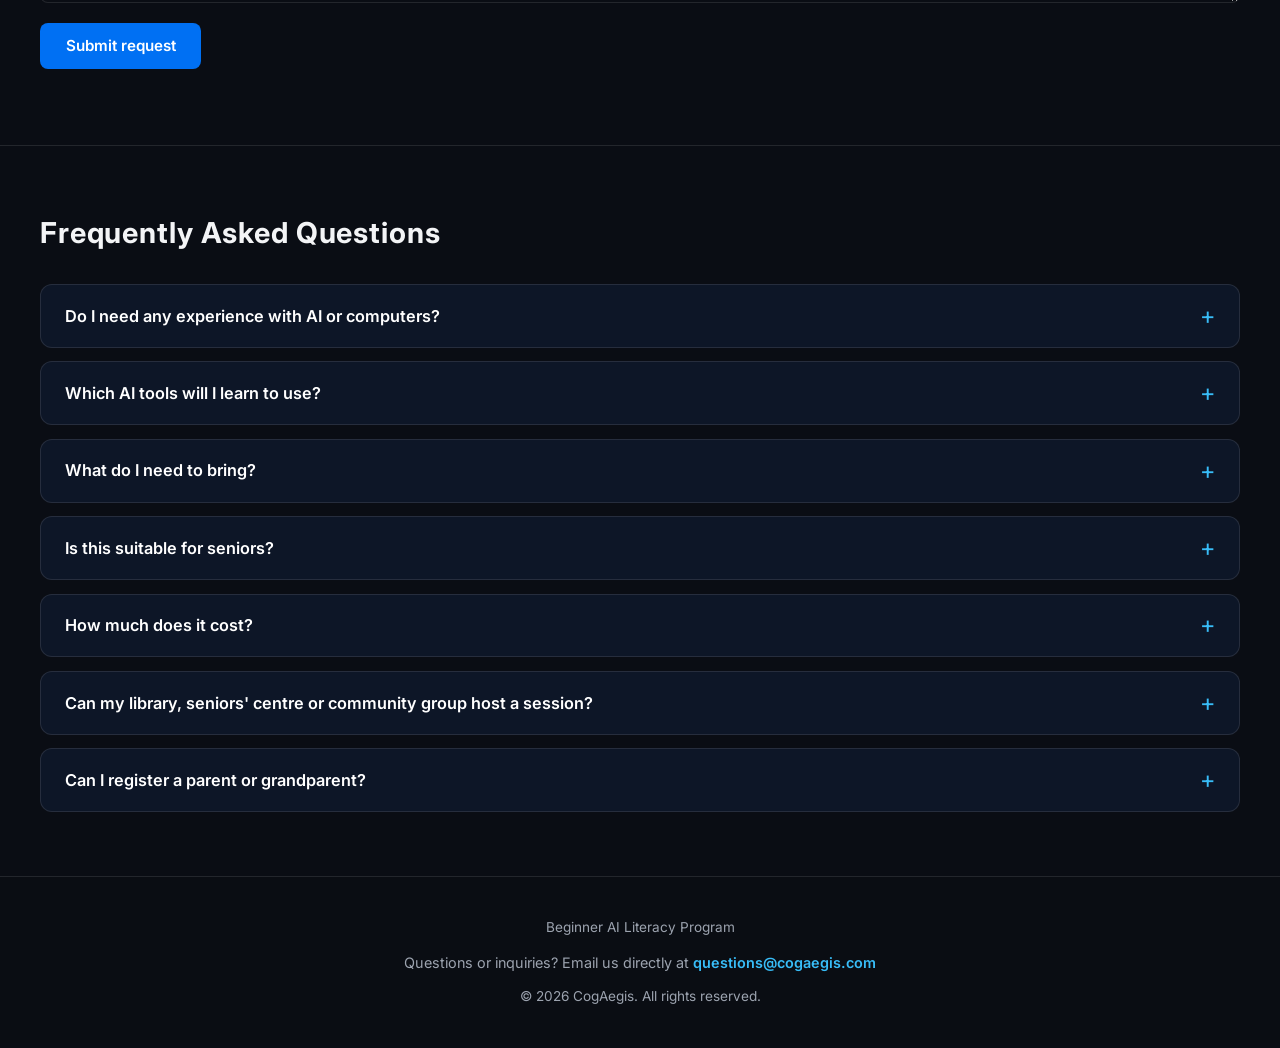
==== commit f0cecb85: "Update ai-training-beginners.html" ====
--- a/ai-training-beginners.html
+++ b/ai-training-beginners.html
@@ -217,7 +217,14 @@
     </section>
 
     <!-- Curriculum -->
-    <section id="curriculum" class="course-section bg-backdrop3">
+    <section id="curriculum" class="course-section  has-video-bg">
+      <div class="section-bg" aria-hidden="true">
+        <video class="bg-video video-tint" autoplay muted loop playsinline preload="metadata" poster="images/background1-poster.jpg">
+          <source src="images/background1-web.mp4" type="video/mp4">
+        </video>
+        <div class="bg-overlay "></div>
+      </div>
+
       <div class="container">
         <h2>Program Curriculum</h2>
         <p class="section-intro">Three 50-minute sessions, each building on the last, with plenty of time to practise on your own phone, tablet or laptop.</p>
@@ -276,9 +283,9 @@
     <!-- Program delivery style -->
     <section class="course-section bg-darkblue">
       <div class="container">
-        <span class="story-tag">Program Delivery Style</span>
-        <h2 style="margin-top:0.4rem;">How We Teach</h2>
-        <p class="section-intro">A look inside the Beginner program, with real slides from our sessions.</p>
+        
+        <h2>Program Delivery</h2>
+        <p class="section-intro">The Beginner program is delivered <strong class="key-phrase">in person by a qualified instructor</strong>. Every session is designed to be <strong class="key-phrase">hands-on and interactive</strong>, with helpers in the room to assist you whenever you need it. Here&#39;s a look inside, with real slides from our sessions.</p>
         <div class="delivery-list">
         <div class="delivery-item">
           <div class="delivery-head">
@@ -417,26 +424,33 @@
 
 
 
-    <!-- Call to action -->
-    <section class="cta-band">
+    <!-- Contact -->
+    <section id="contact" class="course-section contact-section">
       <div class="container">
-        <h2>Ready to start?</h2>
-        <p>Reserve a seat at a public group session near you, or book a free demo session for your organization.</p>
-        <a class="btn btn-primary" href="#pricing">View pricing &amp; dates</a>
+        <h2 class="contact-title">Contact Us</h2>
+        <p class="contact-intro">Have a question about the Beginner program? Send us a message and we&#39;ll get back to you.</p>
+        <div class="contact-card">
+          <form class="cg-form" action="https://formspree.io/f/mgaeylrk" method="POST" data-ajax data-success="<strong>Thank you! Your message has been sent.</strong><br>We&#39;ll get back to you within two business days.">
+            <input type="hidden" name="_subject" value="Beginner program inquiry">
+            <input type="hidden" name="form_type" value="Beginner page contact">
+            <div class="form-row">
+              <div><label for="c-name">Full name <span aria-hidden="true">*</span></label>
+              <input type="text" id="c-name" name="name" autocomplete="name" placeholder="John Doe" required></div>
+              <div><label for="c-email">Email address <span aria-hidden="true">*</span></label>
+              <input type="email" id="c-email" name="email" autocomplete="email" placeholder="john@example.com" required></div>
+            </div>
+            <label for="c-type">Request type</label>
+            <select id="c-type" name="request_type"><option>Question about the Beginner program</option><option>Public group session registration</option><option>Private group session for my organization</option><option>Request for complimentary 30min consultation</option><option>General inquiry</option></select>
+            <label for="c-msg">Message / details <span aria-hidden="true">*</span></label>
+            <textarea id="c-msg" name="message" rows="5" placeholder="Tell us about yourself, your organization or your question..." required></textarea>
+            <input type="text" name="_gotcha" style="display:none" tabindex="-1" autocomplete="off">
+            <button type="submit" class="btn btn-primary">Submit request</button>
+            <p class="form-status" role="status" aria-live="polite"></p>
+          </form>
+        </div>
       </div>
     </section>
 
-    <!-- Other programs -->
-    <section class="course-section">
-      <div class="container">
-        <h2>More Programs</h2>
-        <div class="program-links">
-        <div class="program-link coming-soon"><span class="pl-level">Intermediate · Coming soon</span><span class="pl-title">Intermediate AI Training</span><span class="pl-desc">Research, create and market with AI</span></div>
-        <div class="program-link coming-soon"><span class="pl-level">Advanced · Coming soon</span><span class="pl-title">Advanced AI Training</span><span class="pl-desc">Develop, integrate and customize AI</span></div>
-        <div class="program-link coming-soon"><span class="pl-level">Workshop · Coming soon</span><span class="pl-title">Cognitive Defense Workshops</span><span class="pl-desc">Critical thinking and AI detection</span></div>
-        </div>
-      </div>
-    </section>
     <!-- Page FAQ -->
     <section class="course-section">
       <div class="container">
--- a/css/course-pages.css
+++ b/css/course-pages.css
@@ -458,3 +458,39 @@
 @media (max-width: 600px) {
   .audience-list li { font-size: 0.95rem; }
 }
+
+/* ==========================================================================
+   Section backgrounds (images + looping videos), same approach as the homepage
+   ========================================================================== */
+.bg-backdrop3 {
+  background: linear-gradient(rgba(10, 13, 20, 0.82), rgba(10, 13, 20, 0.92)), url('../images/backdrop3.jpg') center/cover no-repeat;
+}
+.bg-darkblue {
+  background: linear-gradient(rgba(10, 13, 20, 0.8), rgba(10, 13, 20, 0.92)), url('../images/darkblue.jpg') center/cover no-repeat;
+}
+
+.has-video-bg { position: relative; overflow: hidden; isolation: isolate; background: var(--bg-dark); }
+.section-bg { position: absolute; inset: 0; z-index: -1; pointer-events: none; }
+.bg-video { position: absolute; inset: 0; width: 100%; height: 100%; object-fit: cover; }
+.bg-overlay { position: absolute; inset: 0; background: linear-gradient(rgba(10, 13, 20, 0.72), rgba(10, 13, 20, 0.9)); }
+
+/* Colour treatment: brings every clip into the site's blue palette */
+.video-tint { filter: grayscale(1) sepia(1) hue-rotate(175deg) saturate(3) brightness(0.85); }
+.video-tint.video-invert { filter: invert(1) grayscale(1) sepia(1) hue-rotate(175deg) saturate(3) brightness(0.85); }
+
+/* Hero: darker on the left where the text is, lighter on the right so the bulb shows */
+.course-hero.has-video-bg { background: var(--bg-dark); }
+.overlay-hero {
+  background:
+    linear-gradient(90deg, rgba(10, 13, 20, 0.95) 0%, rgba(10, 13, 20, 0.8) 45%, rgba(10, 13, 20, 0.25) 100%),
+    linear-gradient(rgba(10, 13, 20, 0) 60%, rgba(10, 13, 20, 0.85) 100%);
+}
+@media (max-width: 900px) {
+  /* Text covers the full width on small screens, so keep the whole video darker */
+  .overlay-hero { background: linear-gradient(rgba(10, 13, 20, 0.7), rgba(10, 13, 20, 0.92)); }
+  .course-hero .bg-video { object-position: 80% center; }
+}
+@media (min-width: 901px) {
+  /* Widen the hero video and anchor it left so the bulb lands further right, clear of the text */
+  .course-hero .bg-video { width: 125%; right: auto; }
+}
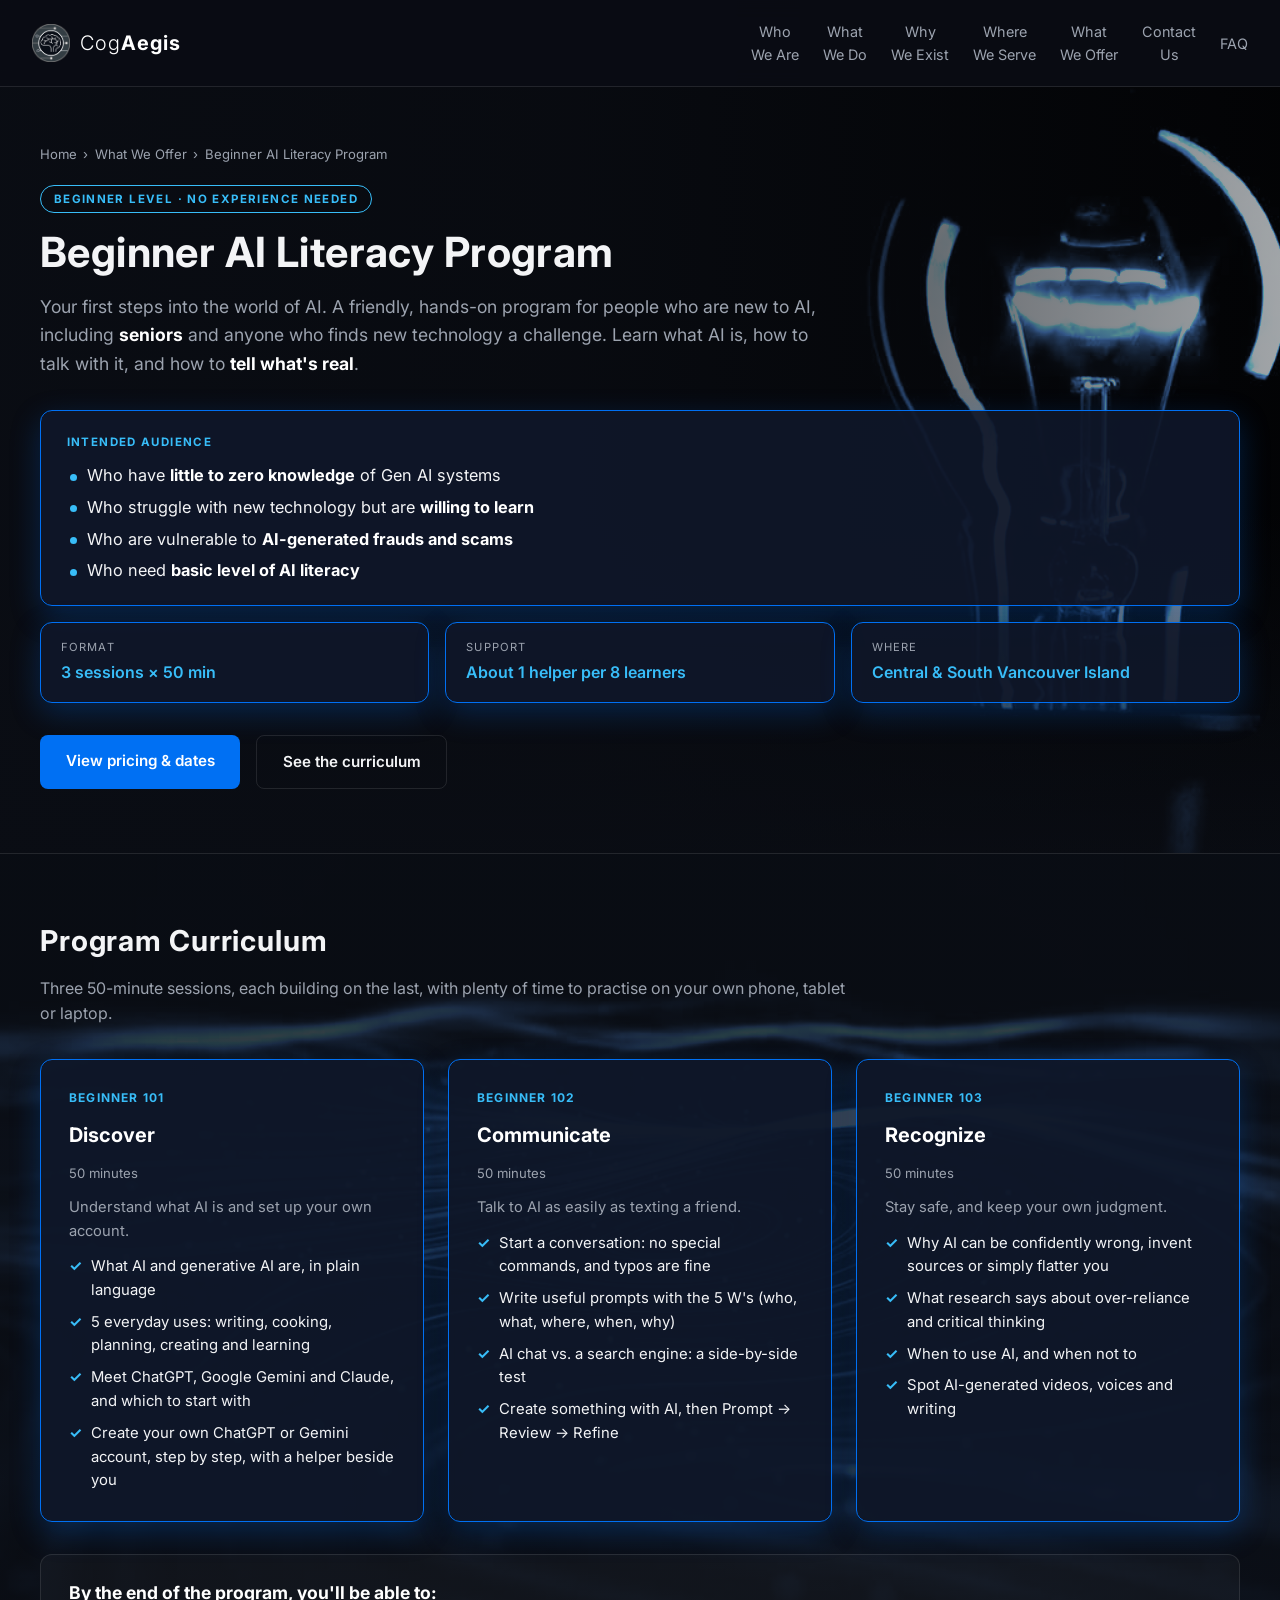
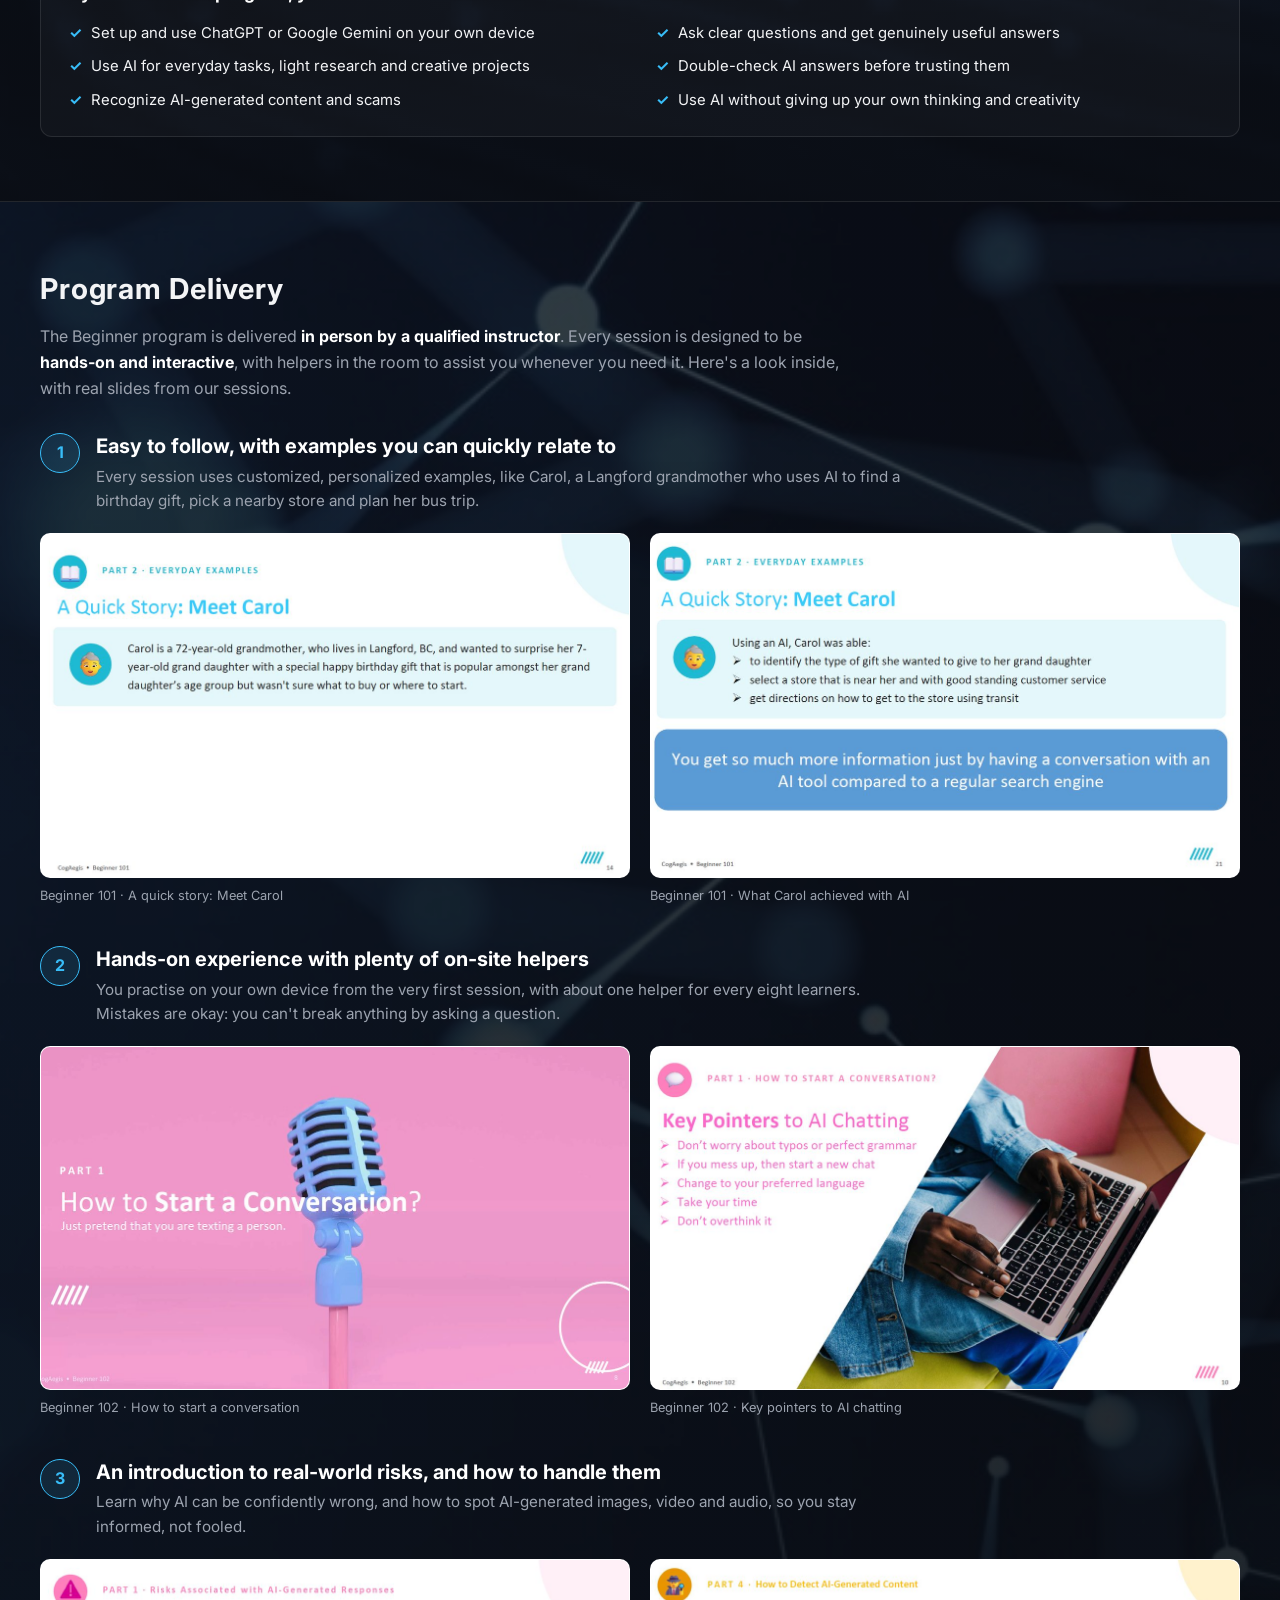
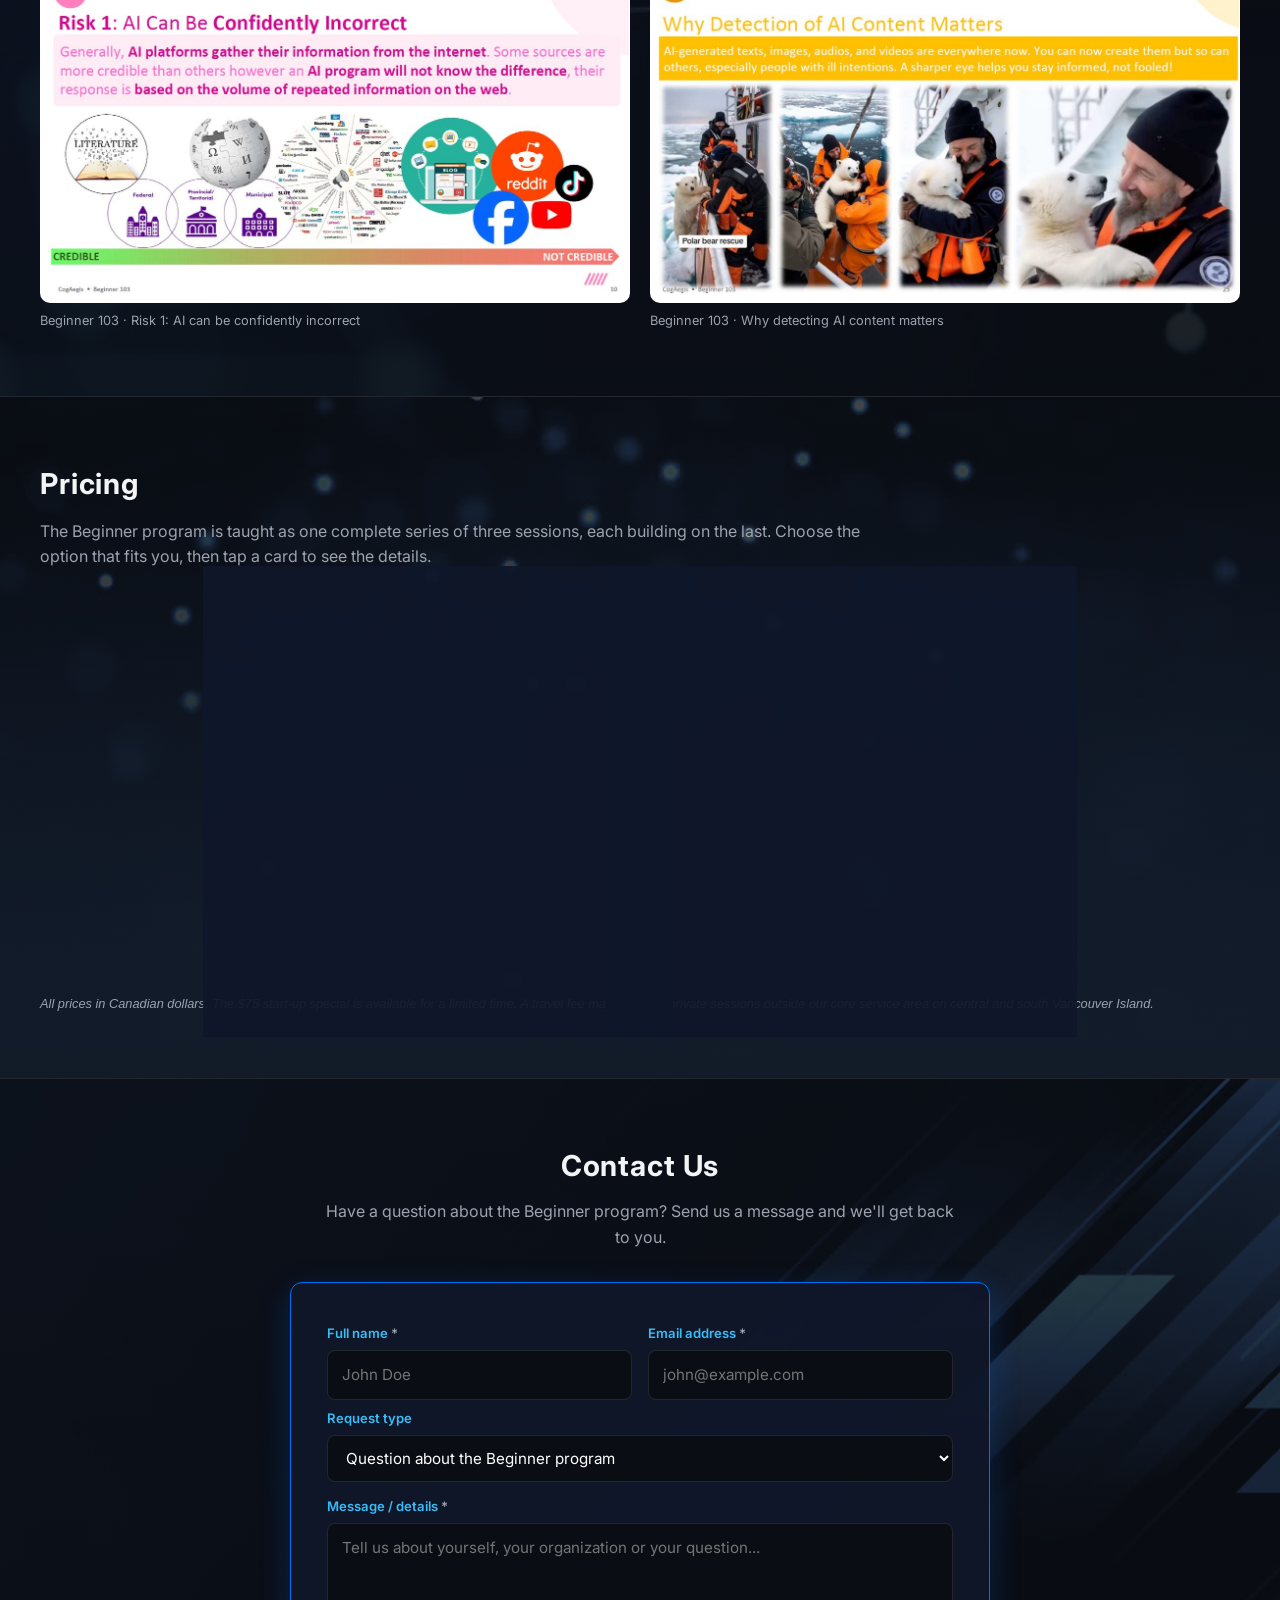
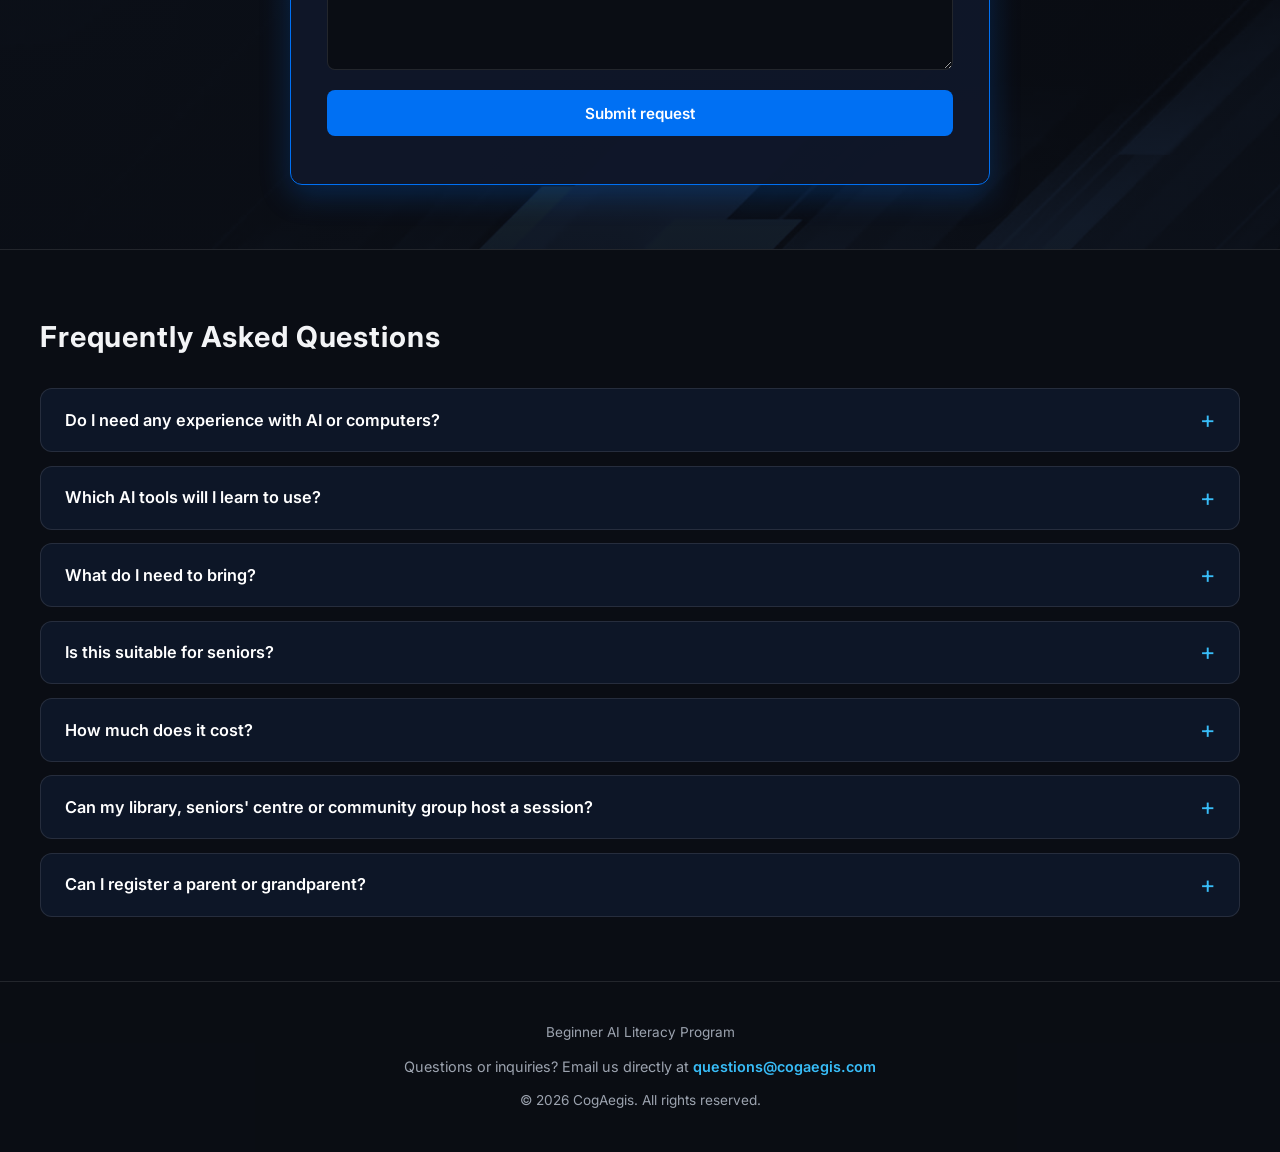
==== commit 92593f05: "Change video backgrounds in pricing and contact sections Updated video backgrounds and added a video" ====
--- a/ai-training-beginners.html
+++ b/ai-training-beginners.html
@@ -350,8 +350,8 @@
     <!-- Pricing -->
     <section id="pricing" class="course-section has-video-bg">
       <div class="section-bg" aria-hidden="true">
-        <video class="bg-video video-tint video-invert" autoplay muted loop playsinline preload="metadata" poster="images/background5-poster.jpg">
-          <source src="images/background5-web.mp4" type="video/mp4">
+        <video class="bg-video video-tint" autoplay muted loop playsinline preload="metadata" poster="images/background3-poster.jpg">
+          <source src="images/background3-web.mp4" type="video/mp4">
         </video>
         <div class="bg-overlay "></div>
       </div>
@@ -425,7 +425,13 @@
 
 
     <!-- Contact -->
-    <section id="contact" class="course-section contact-section">
+    <section id="contact" class="course-section contact-section has-video-bg">
+      <div class="section-bg" aria-hidden="true">
+        <video class="bg-video video-tint video-invert" autoplay muted loop playsinline preload="metadata" poster="images/background5-poster.jpg">
+          <source src="images/background5-web.mp4" type="video/mp4">
+        </video>
+        <div class="bg-overlay "></div>
+      </div>
       <div class="container">
         <h2 class="contact-title">Contact Us</h2>
         <p class="contact-intro">Have a question about the Beginner program? Send us a message and we&#39;ll get back to you.</p>
--- a/css/course-pages.css
+++ b/css/course-pages.css
@@ -494,3 +494,17 @@
   /* Widen the hero video and anchor it left so the bulb lands further right, clear of the text */
   .course-hero .bg-video { width: 125%; right: auto; }
 }
+
+/* ---------- Contact section (same form style as the pop-ups) ---------- */
+.contact-section { background: var(--bg-dark); }
+.contact-title { text-align: center; }
+.contact-intro { text-align: center; margin: 0.6rem auto 0 auto; color: var(--text-muted); max-width: 640px; }
+.contact-card {
+  max-width: 700px; margin: 2rem auto 0 auto; padding: 2rem 2.25rem 2.25rem;
+  background: rgba(15, 23, 42, 0.95); border: 1px solid var(--theme-highlight-border);
+  border-radius: 12px; box-shadow: var(--theme-highlight-shadow);
+}
+.contact-card .cg-form { margin-top: 0; }
+.contact-card .cg-form > label:first-of-type, .contact-card .form-row label { margin-top: 0.5rem; }
+.contact-card [type="submit"] { align-self: stretch; }
+@media (max-width: 600px) { .contact-card { padding: 1.35rem; } }
